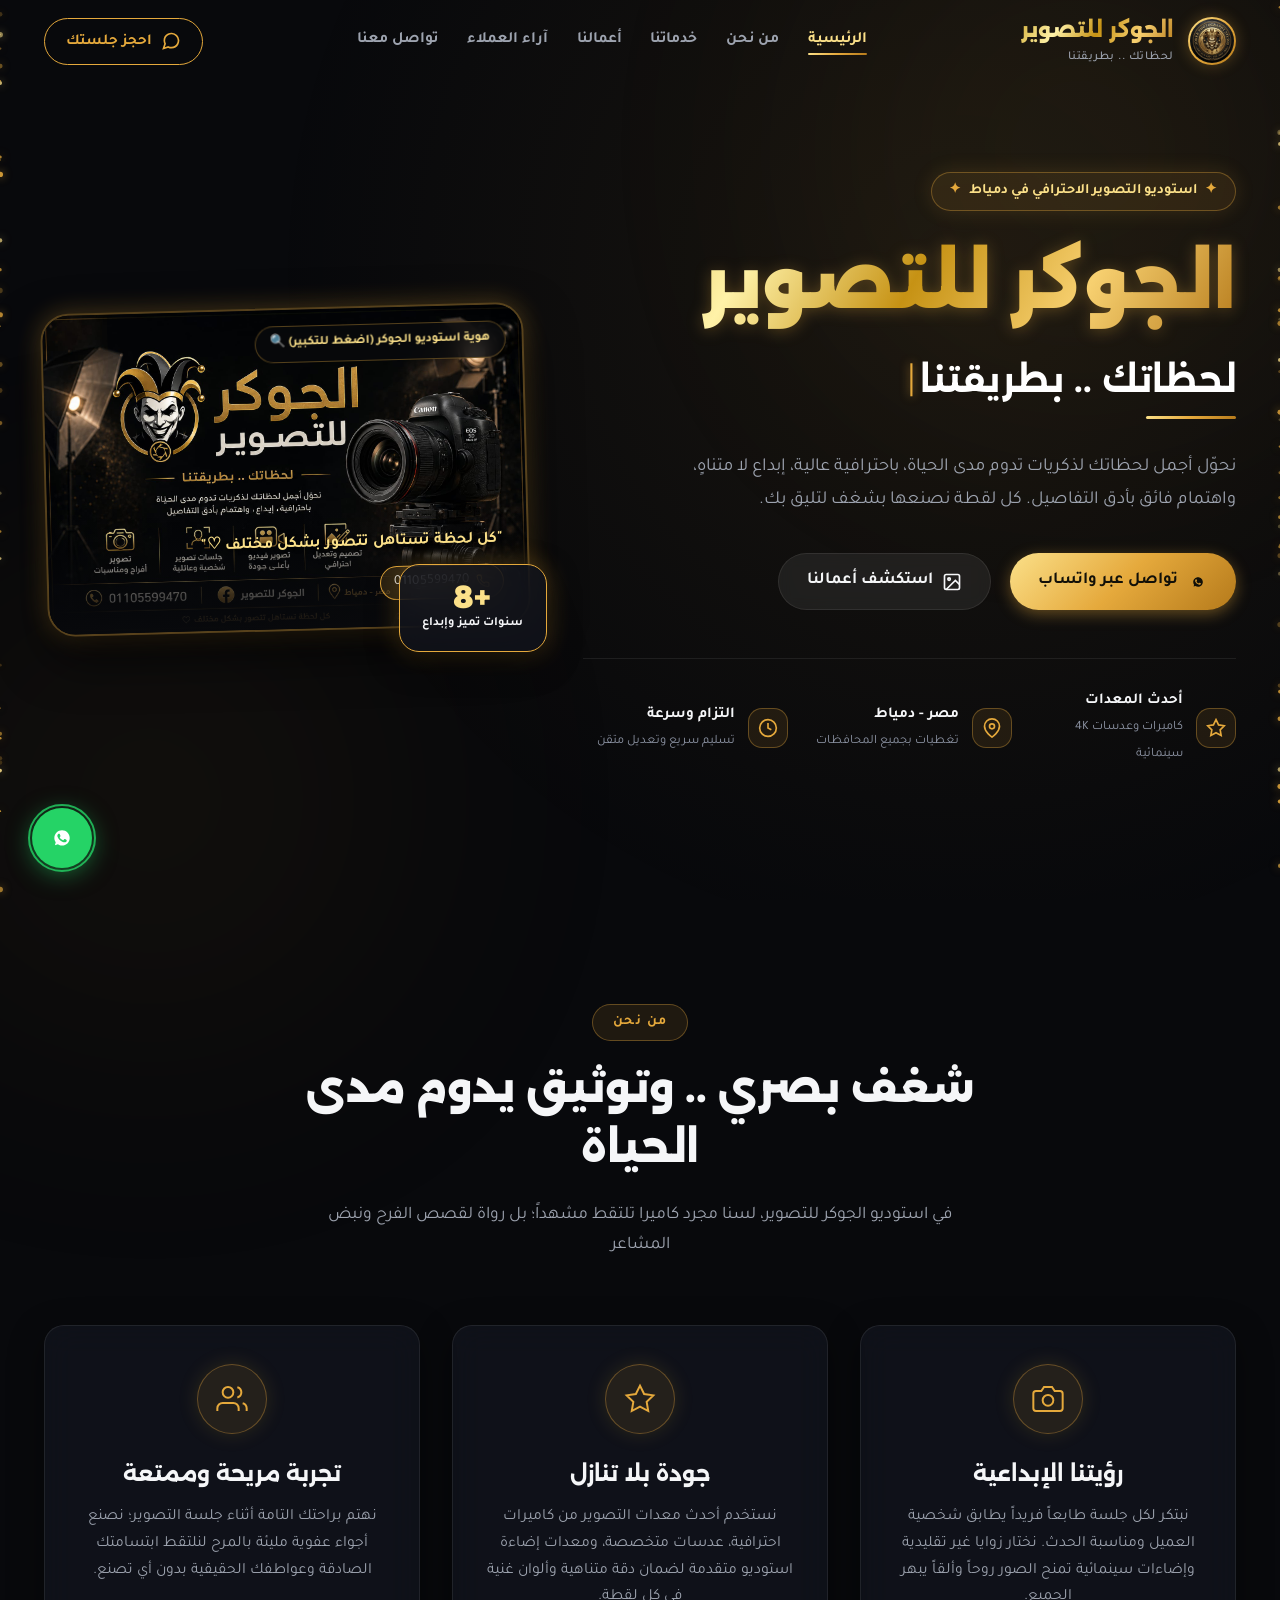
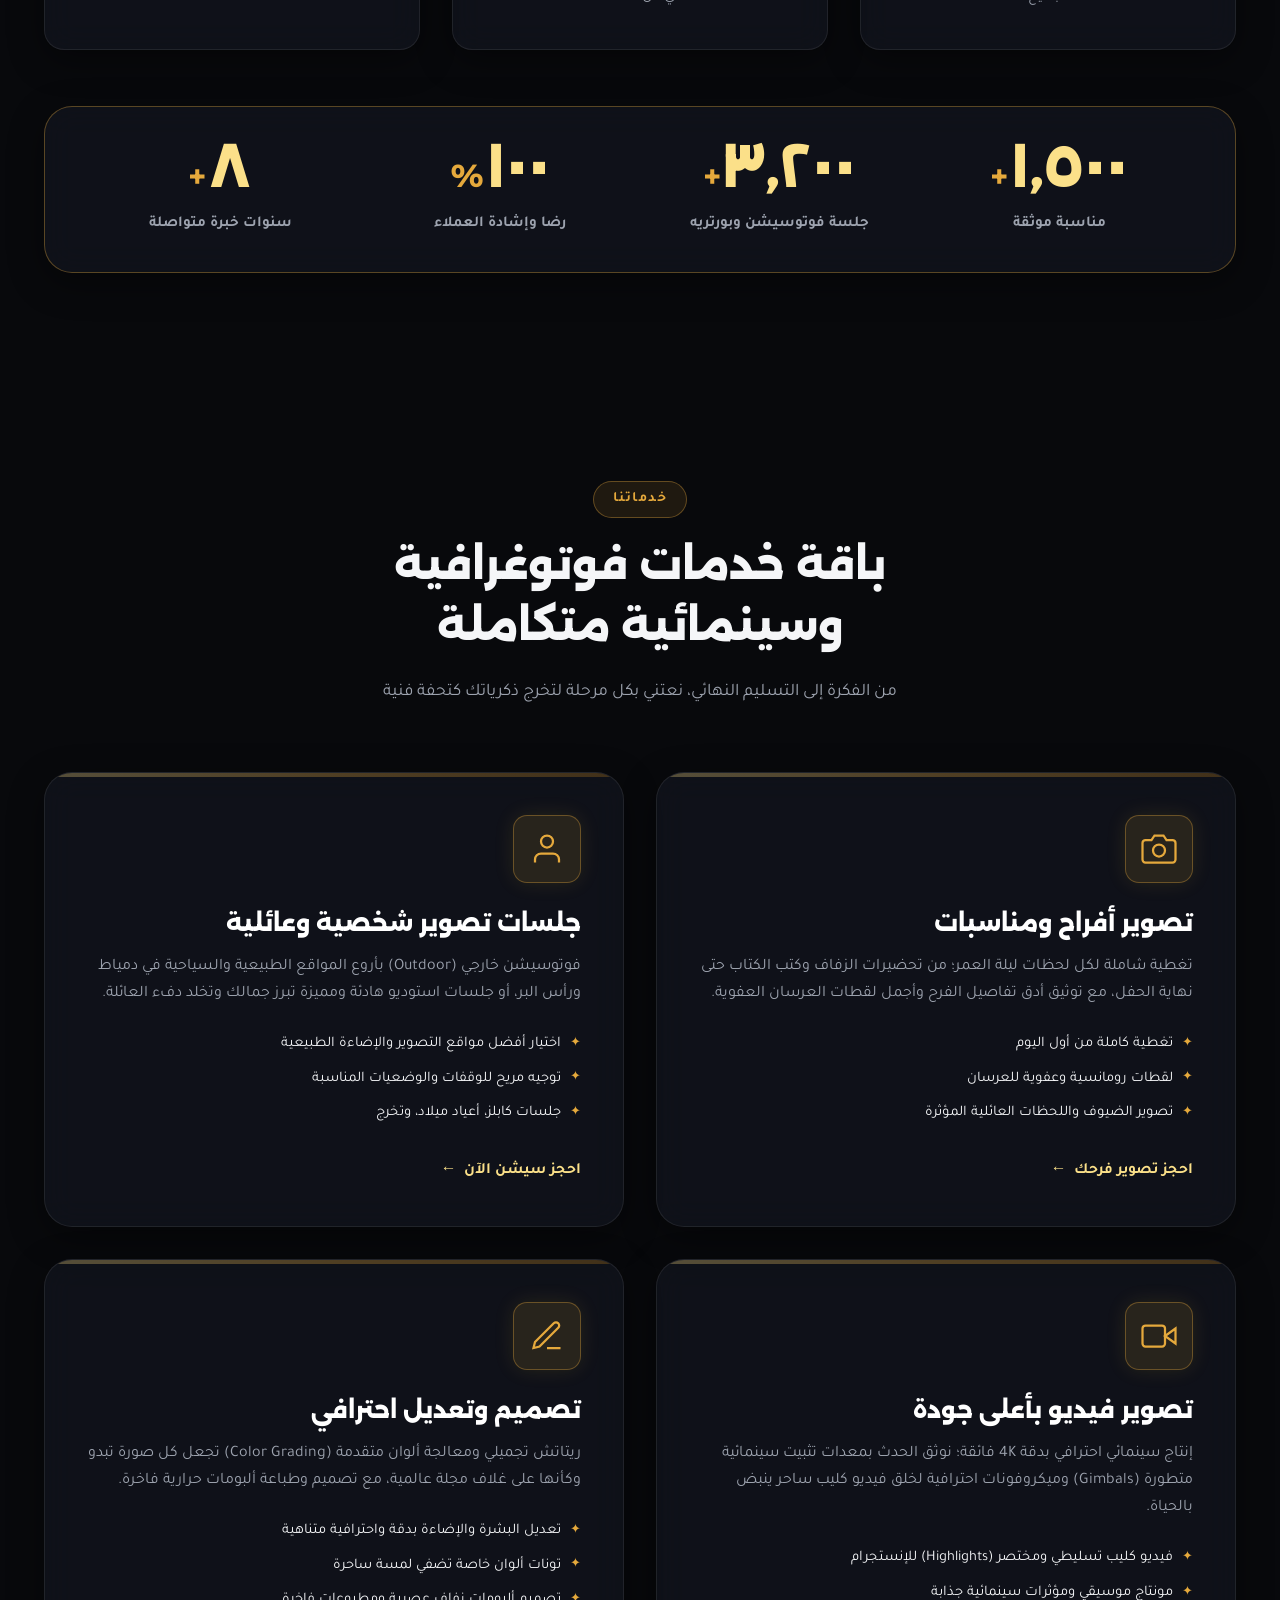
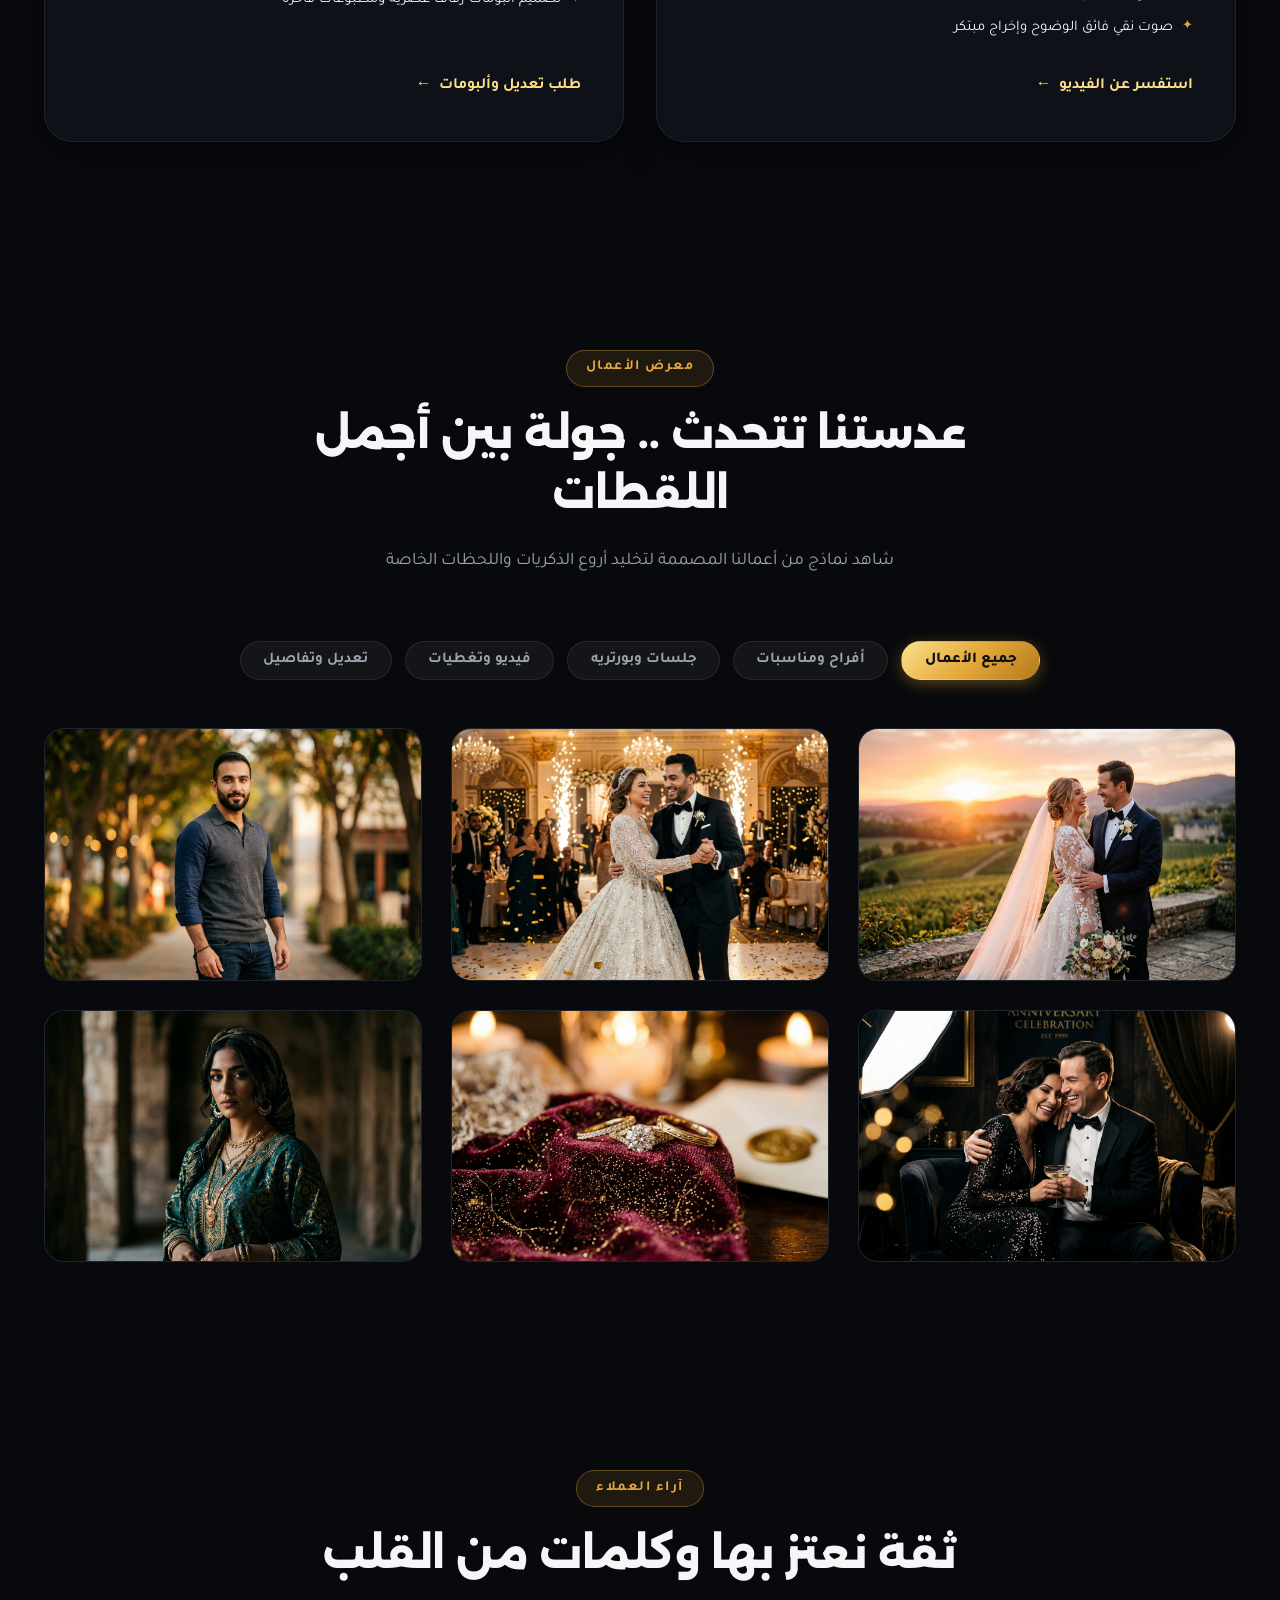
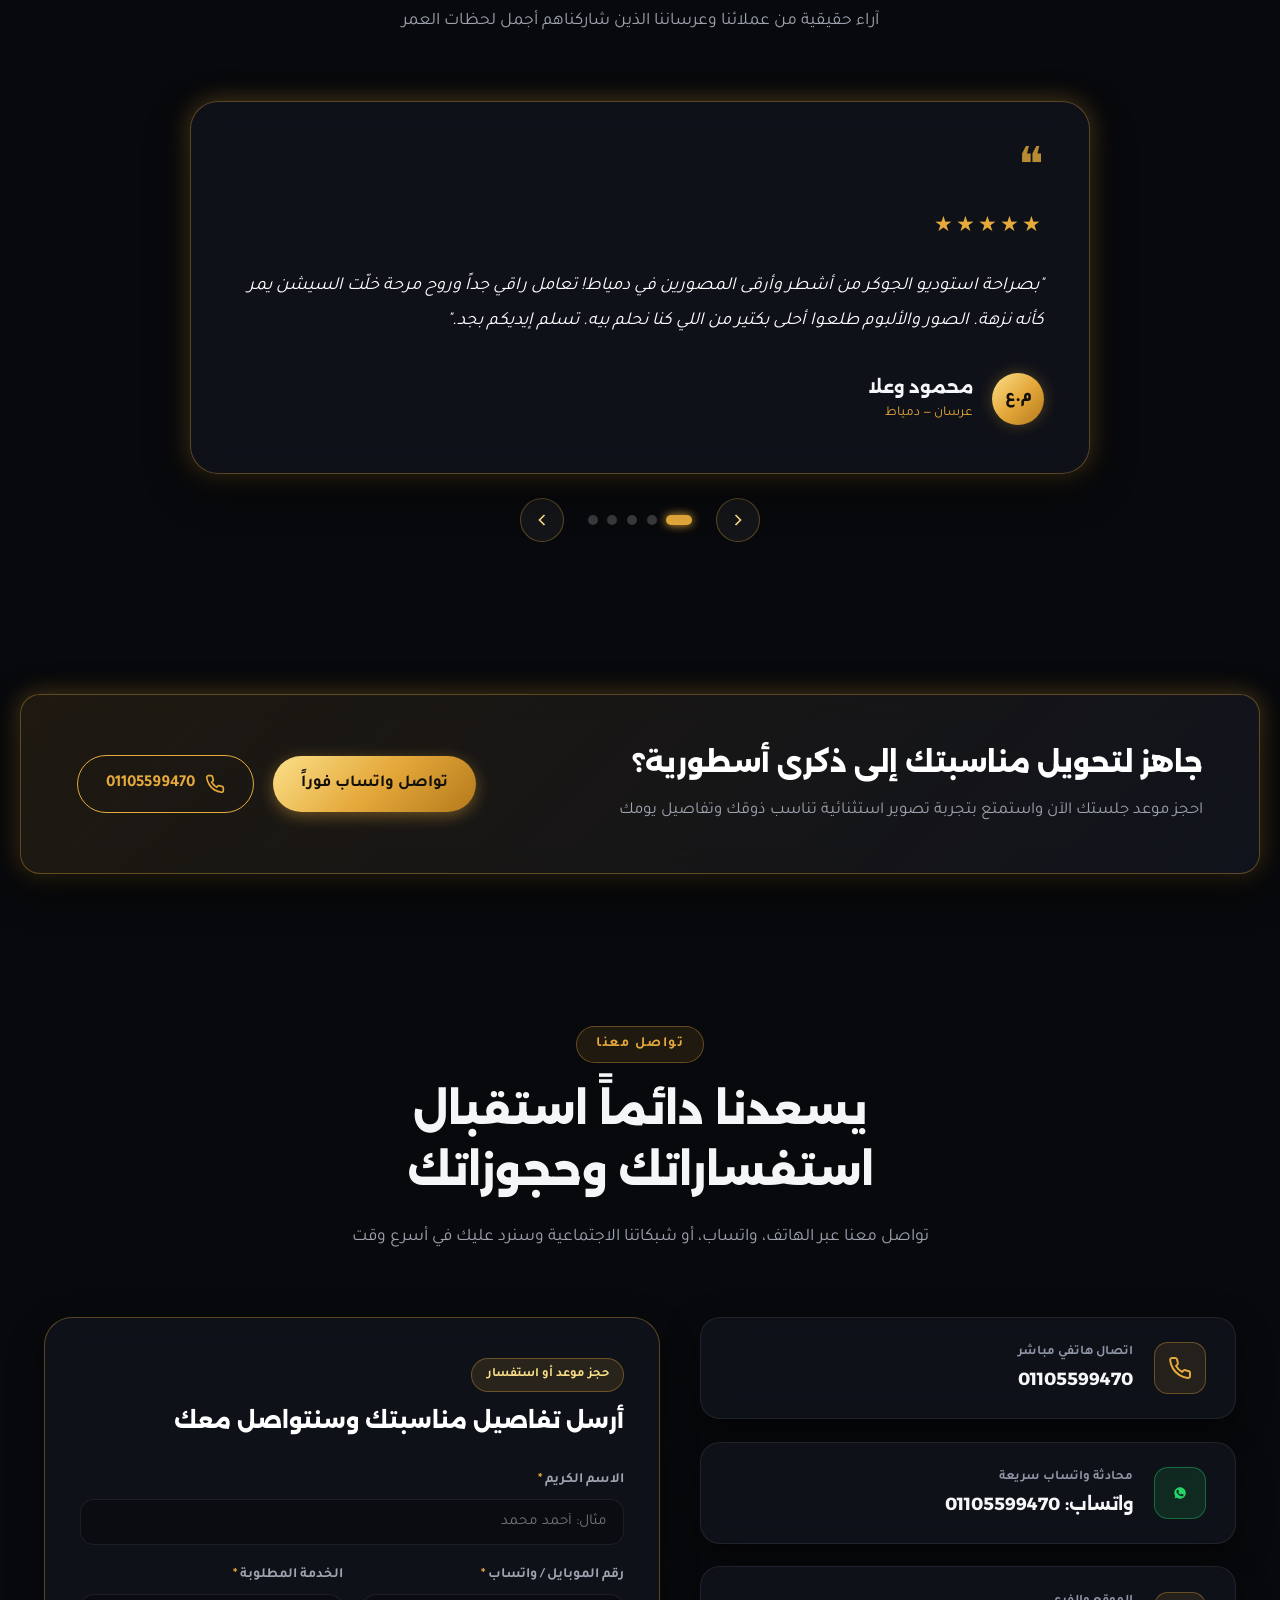
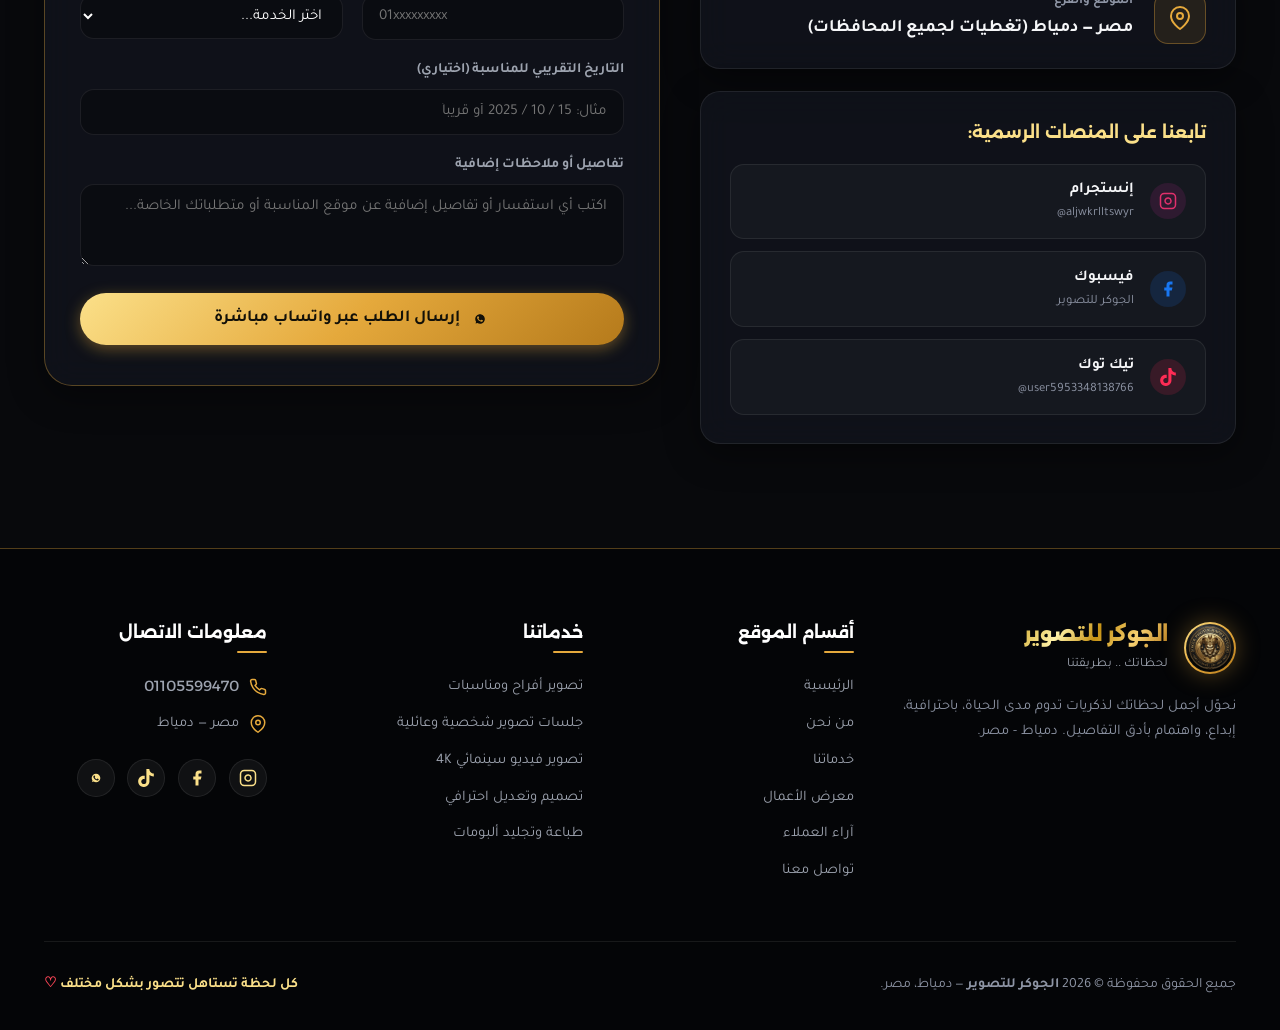
==== index.html @ 0ad0d17c "Initial commit: The Joker Photography Studio official website" ====
<!DOCTYPE html>
<html lang="ar" dir="rtl">
<head>
  <meta charset="UTF-8">
  <meta name="viewport" content="width=device-width, initial-scale=1.0">
  <title>الجوكر للتصوير | لحظاتك .. بطريقتنا | مصر - دمياط</title>
  <meta name="description" content="استوديو الجوكر للتصوير في دمياط - تصوير أفراح ومناسبات، جلسات تصوير شخصية وعائلية، تصوير فيديو سينمائي بأعلى جودة، وتصميم وتعديل احترافي. كل لحظة تستاهل تتصور بشكل مختلف.">
  <meta name="keywords" content="الجوكر للتصوير, استوديو تصوير دمياط, مصور أفراح دمياط, فوتوسيشن دمياط, تصوير سينمائي, مصور فوتوغرافي, سيشن عرايس">
  <meta name="theme-color" content="#0d0f14">

  <!-- Open Graph / Meta Tags -->
  <meta property="og:title" content="الجوكر للتصوير | لحظاتك .. بطريقتنا">
  <meta property="og:description" content="نحوّل أجمل لحظاتك لذكريات تدوم مدى الحياة باحترافية وإبداع واهتمام بأدق التفاصيل. دمياط - مصر.">
  <meta property="og:image" content="https://aljwkrlftswy.com/assets/hero-brand.jpeg">
  <meta property="og:url" content="https://aljwkrlftswy.com/">
  <meta property="og:type" content="website">

  <!-- Twitter Card -->
  <meta name="twitter:card" content="summary_large_image">
  <meta name="twitter:title" content="الجوكر للتصوير | لحظاتك .. بطريقتنا">
  <meta name="twitter:description" content="نحوّل أجمل لحظاتك لذكريات تدوم مدى الحياة باحترافية وإبداع واهتمام بأدق التفاصيل. دمياط - مصر.">
  <meta name="twitter:image" content="https://aljwkrlftswy.com/assets/hero-brand.jpeg">

  <!-- Favicon -->
  <link rel="icon" type="image/jpeg" href="assets/joker-logo.jpg">

  <!-- Google Fonts: Tajawal & Alexandria -->
  <link rel="preconnect" href="https://fonts.googleapis.com">
  <link rel="preconnect" href="https://fonts.gstatic.com" crossorigin>
  <link href="https://fonts.googleapis.com/css2?family=Alexandria:wght@400;600;700;800;900&family=Tajawal:wght@300;400;500;700;800;900&display=swap" rel="stylesheet">

  <!-- Stylesheet -->
  <link rel="stylesheet" href="style.css">
</head>
<body>

  <!-- Background Ambient Glow & Particles -->
  <div class="ambient-glow glow-top"></div>
  <div class="ambient-glow glow-bottom"></div>
  <canvas id="particles-canvas"></canvas>

  <!-- Navigation Bar -->
  <header class="header" id="header">
    <div class="container nav-container">
      <div class="brand-logo" onclick="openJokerLogo(event)" role="button" tabindex="0" title="اضغط لتكبير الشعار" aria-label="اضغط لتكبير الشعار">
        <div class="logo-wrapper logo-zoom-trigger">
          <img src="assets/joker-logo.jpg" alt="شعار الجوكر للتصوير" class="logo-img">
          <span class="logo-zoom-badge" aria-hidden="true">
            <svg viewBox="0 0 24 24" fill="none" stroke="currentColor" stroke-width="2.5">
              <circle cx="11" cy="11" r="7"></circle>
              <line x1="21" y1="21" x2="16.65" y2="16.65"></line>
              <line x1="11" y1="8" x2="11" y2="14"></line>
              <line x1="8" y1="11" x2="14" y2="11"></line>
            </svg>
          </span>
        </div>
        <div class="brand-text">
          <span class="brand-name">الجوكر للتصوير</span>
          <span class="brand-tagline">لحظاتك .. بطريقتنا</span>
        </div>
      </div>

      <nav class="nav-menu" id="navMenu">
        <ul class="nav-list">
          <li class="nav-item"><a href="#hero" class="nav-link active">الرئيسية</a></li>
          <li class="nav-item"><a href="#about" class="nav-link">من نحن</a></li>
          <li class="nav-item"><a href="#services" class="nav-link">خدماتنا</a></li>
          <li class="nav-item"><a href="#portfolio" class="nav-link">أعمالنا</a></li>
          <li class="nav-item"><a href="#testimonials" class="nav-link">آراء العملاء</a></li>
          <li class="nav-item"><a href="#contact" class="nav-link">تواصل معنا</a></li>
        </ul>
      </nav>

      <div class="nav-actions">
        <a href="https://wa.me/201105599470?text=%D9%85%D8%B1%D8%AD%D8%A8%D8%A7%D9%8B%D8%8C%20%D8%A3%D8%B1%D9%8A%D8%AF%20%D8%A7%D9%84%D8%A7%D8%B3%D8%AA%D9%81%D8%B3%D8%A7%D8%B1%20%D8%B9%D9%86%20%D8%AC%D9%84%D8%B3%D8%A7%D8%AA%20%D8%A7%D9%84%D8%AA%D8%B5%D9%88%D9%8A%D8%B1%20%D9%84%D8%AF%D9%89%20%D8%A7%D9%84%D8%AC%D9%88%D9%83%D8%B1" 
           target="_blank" rel="noopener noreferrer" class="btn btn-gold-outline nav-cta">
          <svg class="btn-icon" viewBox="0 0 24 24" fill="none" stroke="currentColor" stroke-width="2">
            <path d="M21 11.5a8.38 8.38 0 0 1-.9 3.8 8.5 8.5 0 0 1-7.6 4.7 8.38 8.38 0 0 1-3.8-.9L3 21l1.9-5.7a8.38 8.38 0 0 1-.9-3.8 8.5 8.5 0 0 1 4.7-7.6 8.38 8.38 0 0 1 3.8-.9h.5a8.48 8.48 0 0 1 8 8v.5z"></path>
          </svg>
          <span>احجز جلستك</span>
        </a>
        <button class="hamburger-btn" id="hamburgerBtn" aria-label="فتح القائمة">
          <span></span>
          <span></span>
          <span></span>
        </button>
      </div>
    </div>
  </header>

  <main>
    <!-- Hero Section -->
    <section class="hero-section" id="hero">
      <div class="container hero-container">
        <div class="hero-content">
          <div class="hero-badge">
            <span class="badge-sparkle">✦</span>
            <span>استوديو التصوير الاحترافي في دمياط</span>
            <span class="badge-sparkle">✦</span>
          </div>

          <h1 class="hero-title">
            <span class="title-gold">الجوكر للتصوير</span>
            <span class="title-sub"><span class="typewriter-text" id="typewriterText">لحظاتك .. بطريقتنا</span><span class="typewriter-cursor" aria-hidden="true">|</span></span>
          </h1>

          <p class="hero-description">
            نحوّل أجمل لحظاتك لذكريات تدوم مدى الحياة، باحترافية عالية، إبداع لا متناهٍ، واهتمام فائق بأدق التفاصيل. كل لقطة نصنعها بشغف لتليق بك.
          </p>

          <div class="hero-buttons">
            <a href="https://wa.me/201105599470?text=%D9%85%D8%B1%D8%AD%D8%A8%D8%A7%D9%8B%20%D8%A7%D9%84%D8%AC%D9%88%D9%83%D8%B1%20%D9%84%D9%84%D8%AA%D8%B5%D9%88%D9%8A%D8%B1%D8%8C%20%D8%A3%D9%88%D8%AF%20%D8%AD%D8%AC%D8%B2%20%D8%AC%D9%84%D8%B3%D8%A9%20%D8%AA%D8%B5%D9%88%D9%8A%D8%B1" 
               target="_blank" rel="noopener noreferrer" class="btn btn-primary">
              <svg class="btn-icon" viewBox="0 0 24 24" fill="currentColor">
                <path d="M12.031 6.172c-3.181 0-5.767 2.586-5.768 5.766-.001 1.298.38 2.27 1.019 3.287l-.582 2.128 2.182-.573c.978.58 1.911.928 3.145.929 3.178 0 5.767-2.587 5.768-5.766.001-3.187-2.575-5.77-5.764-5.771zm3.392 8.244c-.144.405-.837.774-1.17.824-.299.045-.677.063-1.092-.069-.252-.08-.575-.187-.988-.365-1.739-.751-2.874-2.502-2.961-2.617-.087-.116-.708-.94-.708-1.793s.448-1.273.607-1.446c.159-.173.346-.217.462-.217l.332.007c.106.005.249-.04.39.298.144.347.491 1.2.534 1.287.043.087.072.188.014.304-.058.116-.087.188-.173.289l-.26.304c-.087.086-.177.18-.076.354.101.174.449.741.964 1.201.662.591 1.221.774 1.394.86.174.086.275.072.376-.043.101-.116.433-.506.549-.68.116-.173.231-.144.39-.086s1.011.477 1.184.564.289.13.332.202c.045.072.045.419-.099.824z"/>
              </svg>
              <span>تواصل عبر واتساب</span>
            </a>
            <a href="#portfolio" class="btn btn-secondary">
              <svg class="btn-icon" viewBox="0 0 24 24" fill="none" stroke="currentColor" stroke-width="2">
                <rect x="3" y="3" width="18" height="18" rx="2" ry="2"></rect>
                <circle cx="8.5" cy="8.5" r="1.5"></circle>
                <polyline points="21 15 16 10 5 21"></polyline>
              </svg>
              <span>استكشف أعمالنا</span>
            </a>
          </div>

          <div class="hero-features">
            <div class="feature-item">
              <div class="feature-icon">
                <svg viewBox="0 0 24 24" fill="none" stroke="currentColor" stroke-width="2"><path d="M12 2l3.09 6.26L22 9.27l-5 4.87 1.18 6.88L12 17.77l-6.18 3.25L7 14.14 2 9.27l6.91-1.01L12 2z"></path></svg>
              </div>
              <div class="feature-text">
                <strong>أحدث المعدات</strong>
                <span>كاميرات وعدسات 4K سينمائية</span>
              </div>
            </div>
            <div class="feature-item">
              <div class="feature-icon">
                <svg viewBox="0 0 24 24" fill="none" stroke="currentColor" stroke-width="2"><path d="M21 10c0 7-9 13-9 13s-9-6-9-13a9 9 0 0 1 18 0z"></path><circle cx="12" cy="10" r="3"></circle></svg>
              </div>
              <div class="feature-text">
                <strong>مصر - دمياط</strong>
                <span>تغطيات بجميع المحافظات</span>
              </div>
            </div>
            <div class="feature-item">
              <div class="feature-icon">
                <svg viewBox="0 0 24 24" fill="none" stroke="currentColor" stroke-width="2"><circle cx="12" cy="12" r="10"></circle><polyline points="12 6 12 12 16 14"></polyline></svg>
              </div>
              <div class="feature-text">
                <strong>التزام وسرعة</strong>
                <span>تسليم سريع وتعديل متقن</span>
              </div>
            </div>
          </div>
        </div>

        <div class="hero-visual">
          <div class="visual-card-wrapper">
            <div class="visual-card" onclick="openHeroBrand(event)" role="button" tabindex="0" title="اضغط لتكبير لوحة وهوية الاستوديو" aria-label="اضغط لتكبير لوحة وهوية الاستوديو">
              <div class="visual-badge">هوية استوديو الجوكر (اضغط للتكبير) 🔍</div>
              <img src="assets/hero-brand.jpeg" alt="لوحة الجوكر للتصوير دمياط" class="hero-banner-img">
              <div class="visual-overlay">
                <div class="overlay-quote">"كل لحظة تستاهل تتصور بشكل مختلف ♡"</div>
                <div class="overlay-contact">
                  <span class="phone-chip">
                    <svg viewBox="0 0 24 24" fill="none" stroke="currentColor" stroke-width="2"><path d="M22 16.92v3a2 2 0 0 1-2.18 2 19.79 19.79 0 0 1-8.63-3.07 19.5 19.5 0 0 1-6-6 19.79 19.79 0 0 1-3.07-8.67A2 2 0 0 1 4.11 2h3a2 2 0 0 1 2 1.72 12.84 12.84 0 0 0 .7 2.81 2 2 0 0 1-.45 2.11L8.09 9.91a16 16 0 0 0 6 6l1.27-1.27a2 2 0 0 1 2.11-.45 12.84 12.84 0 0 0 2.81.7A2 2 0 0 1 22 16.92z"></path></svg>
                    01105599470
                  </span>
                </div>
              </div>
            </div>
            <div class="floating-badge badge-experience">
              <div class="badge-num">+8</div>
              <div class="badge-label">سنوات تميز وإبداع</div>
            </div>
          </div>
        </div>
      </div>
    </section>

    <!-- About Section -->
    <section class="section about-section" id="about">
      <div class="container">
        <div class="section-header text-center">
          <span class="section-badge">من نحن</span>
          <h2 class="section-title">شغف بصري .. وتوثيق يدوم مدى الحياة</h2>
          <p class="section-subtitle">في استوديو الجوكر للتصوير، لسنا مجرد كاميرا تلتقط مشهداً؛ بل رواة لقصص الفرح ونبض المشاعر</p>
        </div>

        <div class="about-grid">
          <div class="about-card glass-panel">
            <div class="about-icon-box">
              <svg viewBox="0 0 24 24" fill="none" stroke="currentColor" stroke-width="1.5">
                <path d="M23 19a2 2 0 0 1-2 2H3a2 2 0 0 1-2-2V8a2 2 0 0 1 2-2h4l2-3h6l2 3h4a2 2 0 0 1 2 2z"></path>
                <circle cx="12" cy="13" r="4"></circle>
              </svg>
            </div>
            <h3>رؤيتنا الإبداعية</h3>
            <p>
              نبتكر لكل جلسة طابعاً فريداً يطابق شخصية العميل ومناسبة الحدث. نختار زوايا غير تقليدية وإضاءات سينمائية تمنح الصور روحاً وألقاً يبهر الجميع.
            </p>
          </div>

          <div class="about-card glass-panel">
            <div class="about-icon-box">
              <svg viewBox="0 0 24 24" fill="none" stroke="currentColor" stroke-width="1.5">
                <polygon points="12 2 15.09 8.26 22 9.27 17 14.14 18.18 21.02 12 17.77 5.82 21.02 7 14.14 2 9.27 8.91 8.26 12 2"></polygon>
              </svg>
            </div>
            <h3>جودة بلا تنازل</h3>
            <p>
              نستخدم أحدث معدات التصوير من كاميرات احترافية، عدسات متخصصة، ومعدات إضاءة استوديو متقدمة لضمان دقة متناهية وألوان غنية في كل لقطة.
            </p>
          </div>

          <div class="about-card glass-panel">
            <div class="about-icon-box">
              <svg viewBox="0 0 24 24" fill="none" stroke="currentColor" stroke-width="1.5">
                <path d="M17 21v-2a4 4 0 0 0-4-4H5a4 4 0 0 0-4 4v2"></path>
                <circle cx="9" cy="7" r="4"></circle>
                <path d="M23 21v-2a4 4 0 0 0-3-3.87"></path>
                <path d="M16 3.13a4 4 0 0 1 0 7.75"></path>
              </svg>
            </div>
            <h3>تجربة مريحة وممتعة</h3>
            <p>
              نهتم براحتك التامة أثناء جلسة التصوير؛ نصنع أجواء عفوية مليئة بالمرح لنلتقط ابتسامتك الصادقة وعواطفك الحقيقية بدون أي تصنع.
            </p>
          </div>
        </div>

        <!-- Numbers Counter -->
        <div class="stats-bar glass-panel">
          <div class="stat-item">
            <span class="stat-number" data-target="1500">0</span>
            <span class="stat-plus">+</span>
            <span class="stat-label">مناسبة موثقة</span>
          </div>
          <div class="stat-divider"></div>
          <div class="stat-item">
            <span class="stat-number" data-target="3200">0</span>
            <span class="stat-plus">+</span>
            <span class="stat-label">جلسة فوتوسيشن وبورتريه</span>
          </div>
          <div class="stat-divider"></div>
          <div class="stat-item">
            <span class="stat-number" data-target="100">0</span>
            <span class="stat-plus">%</span>
            <span class="stat-label">رضا وإشادة العملاء</span>
          </div>
          <div class="stat-divider"></div>
          <div class="stat-item">
            <span class="stat-number" data-target="8">0</span>
            <span class="stat-plus">+</span>
            <span class="stat-label">سنوات خبرة متواصلة</span>
          </div>
        </div>
      </div>
    </section>

    <!-- Services Section -->
    <section class="section services-section" id="services">
      <div class="container">
        <div class="section-header text-center">
          <span class="section-badge">خدماتنا</span>
          <h2 class="section-title">باقة خدمات فوتوغرافية وسينمائية متكاملة</h2>
          <p class="section-subtitle">من الفكرة إلى التسليم النهائي، نعتني بكل مرحلة لتخرج ذكرياتك كتحفة فنية</p>
        </div>

        <div class="services-grid">
          <!-- Service 1 -->
          <div class="service-card glass-panel">
            <div class="service-icon-wrapper">
              <svg viewBox="0 0 24 24" fill="none" stroke="currentColor" stroke-width="1.5">
                <path d="M23 19a2 2 0 0 1-2 2H3a2 2 0 0 1-2-2V8a2 2 0 0 1 2-2h4l2-3h6l2 3h4a2 2 0 0 1 2 2z"></path>
                <circle cx="12" cy="13" r="4"></circle>
              </svg>
            </div>
            <h3 class="service-title">تصوير أفراح ومناسبات</h3>
            <p class="service-desc">
              تغطية شاملة لكل لحظات ليلة العمر؛ من تحضيرات الزفاف وكتب الكتاب حتى نهاية الحفل، مع توثيق أدق تفاصيل الفرح وأجمل لقطات العرسان العفوية.
            </p>
            <ul class="service-features">
              <li>تغطية كاملة من أول اليوم</li>
              <li>لقطات رومانسية وعفوية للعرسان</li>
              <li>تصوير الضيوف واللحظات العائلية المؤثرة</li>
            </ul>
            <a href="https://wa.me/201105599470?text=%D9%85%D8%B1%D8%AD%D8%A8%D8%A7%D9%8B%D8%8C%20%D8%A3%D8%B1%D9%8A%D8%AF%20%D8%AD%D8%AC%D8%B2%20%D8%AA%D8%B5%D9%88%D9%8A%D8%B1%20%D9%81%D8%B1%D8%AD%20%D8%A3%D9%88%20%D9%85%D9%86%D8%A7%D8%B3%D8%A8%D8%A9" 
               target="_blank" rel="noopener noreferrer" class="service-btn">
              <span>احجز تصوير فرحك</span>
              <span class="arrow">←</span>
            </a>
          </div>

          <!-- Service 2 -->
          <div class="service-card glass-panel">
            <div class="service-icon-wrapper">
              <svg viewBox="0 0 24 24" fill="none" stroke="currentColor" stroke-width="1.5">
                <path d="M20 21v-2a4 4 0 0 0-4-4H8a4 4 0 0 0-4 4v2"></path>
                <circle cx="12" cy="7" r="4"></circle>
              </svg>
            </div>
            <h3 class="service-title">جلسات تصوير شخصية وعائلية</h3>
            <p class="service-desc">
              فوتوسيشن خارجي (Outdoor) بأروع المواقع الطبيعية والسياحية في دمياط ورأس البر، أو جلسات استوديو هادئة ومميزة تبرز جمالك وتخلد دفء العائلة.
            </p>
            <ul class="service-features">
              <li>اختيار أفضل مواقع التصوير والإضاءة الطبيعية</li>
              <li>توجيه مريح للوقفات والوضعيات المناسبة</li>
              <li>جلسات كابلز، أعياد ميلاد، وتخرج</li>
            </ul>
            <a href="https://wa.me/201105599470?text=%D9%85%D8%B1%D8%AD%D8%A8%D8%A7%D9%8B%D8%8C%20%D8%A3%D8%B1%D9%8A%D8%AF%20%D8%AD%D8%AC%D8%B2%20%D8%AC%D9%84%D8%B3%D8%A9%20%D8%AA%D8%B5%D9%88%D9%8A%D8%B1%20%D8%B4%D8%AE%D8%B5%D9%8A%D8%A9%20%D8%A3%D9%88%20%D8%B9%D8%A7%D8%A6%D9%84%D9%8A%D8%A9" 
               target="_blank" rel="noopener noreferrer" class="service-btn">
              <span>احجز سيشن الآن</span>
              <span class="arrow">←</span>
            </a>
          </div>

          <!-- Service 3 -->
          <div class="service-card glass-panel">
            <div class="service-icon-wrapper">
              <svg viewBox="0 0 24 24" fill="none" stroke="currentColor" stroke-width="1.5">
                <polygon points="23 7 16 12 23 17 23 7"></polygon>
                <rect x="1" y="5" width="15" height="14" rx="2" ry="2"></rect>
              </svg>
            </div>
            <h3 class="service-title">تصوير فيديو بأعلى جودة</h3>
            <p class="service-desc">
              إنتاج سينمائي احترافي بدقة 4K فائقة؛ نوثق الحدث بمعدات تثبيت سينمائية متطورة (Gimbals) وميكروفونات احترافية لخلق فيديو كليب ساحر ينبض بالحياة.
            </p>
            <ul class="service-features">
              <li>فيديو كليب تسليطي ومختصر (Highlights) للإنستجرام</li>
              <li>مونتاج موسيقي ومؤثرات سينمائية جذابة</li>
              <li>صوت نقي فائق الوضوح وإخراج مبتكر</li>
            </ul>
            <a href="https://wa.me/201105599470?text=%D9%85%D8%B1%D8%AD%D8%A8%D8%A7%D9%8B%D8%8C%20%D8%A3%D8%B1%D9%8A%D8%AF%20%D8%A7%D9%84%D8%A7%D8%B3%D8%AA%D9%81%D8%B3%D8%A7%D8%B1%20%D8%B9%D9%86%20%D8%AA%D8%B5%D9%88%D9%8A%D8%B1%20%D8%A7%D9%84%D9%81%D9%8A%D8%AF%D9%8A%D9%88%20%D8%A7%D9%84%D8%B3%D9%8A%D9%86%D9%85%D8%A7%D8%A6%D9%8A" 
               target="_blank" rel="noopener noreferrer" class="service-btn">
              <span>استفسر عن الفيديو</span>
              <span class="arrow">←</span>
            </a>
          </div>

          <!-- Service 4 -->
          <div class="service-card glass-panel">
            <div class="service-icon-wrapper">
              <svg viewBox="0 0 24 24" fill="none" stroke="currentColor" stroke-width="1.5">
                <path d="M12 20h9"></path>
                <path d="M16.5 3.5a2.121 2.121 0 0 1 3 3L7 19l-4 1 1-4L16.5 3.5z"></path>
              </svg>
            </div>
            <h3 class="service-title">تصميم وتعديل احترافي</h3>
            <p class="service-desc">
              ريتاتش تجميلي ومعالجة ألوان متقدمة (Color Grading) تجعل كل صورة تبدو وكأنها على غلاف مجلة عالمية، مع تصميم وطباعة ألبومات حرارية فاخرة.
            </p>
            <ul class="service-features">
              <li>تعديل البشرة والإضاءة بدقة واحترافية متناهية</li>
              <li>تونات ألوان خاصة تضفي لمسة ساحرة</li>
              <li>تصميم ألبومات زفاف عصرية ومطبوعات فاخرة</li>
            </ul>
            <a href="https://wa.me/201105599470?text=%D9%85%D8%B1%D8%AD%D8%A8%D8%A7%D9%8B%D8%8C%20%D8%A3%D8%B1%D9%8A%D8%AF%20%D8%A7%D9%84%D8%A7%D8%B3%D8%AA%D9%81%D8%B3%D8%A7%D8%B1%20%D8%B9%D9%86%20%D8%AE%D8%AF%D9%85%D8%A7%D8%AA%20%D8%A7%D9%84%D8%AA%D8%B9%D8%AF%D9%8A%D9%84%20%D9%88%D8%A7%D9%84%D8%A3%D9%84%D8%A8%D9%88%D9%85%D8%A7%D8%AA" 
               target="_blank" rel="noopener noreferrer" class="service-btn">
              <span>طلب تعديل وألبومات</span>
              <span class="arrow">←</span>
            </a>
          </div>
        </div>
      </div>
    </section>

    <!-- Portfolio / Gallery Section -->
    <section class="section portfolio-section" id="portfolio">
      <div class="container">
        <div class="section-header text-center">
          <span class="section-badge">معرض الأعمال</span>
          <h2 class="section-title">عدستنا تتحدث .. جولة بين أجمل اللقطات</h2>
          <p class="section-subtitle">شاهد نماذج من أعمالنا المصممة لتخليد أروع الذكريات واللحظات الخاصة</p>
        </div>

        <!-- Filter Controls -->
        <div class="portfolio-filter-tabs">
          <button class="filter-btn active" data-filter="all">جميع الأعمال</button>
          <button class="filter-btn" data-filter="wedding">أفراح ومناسبات</button>
          <button class="filter-btn" data-filter="portrait">جلسات وبورتريه</button>
          <button class="filter-btn" data-filter="video">فيديو وتغطيات</button>
          <button class="filter-btn" data-filter="retouch">تعديل وتفاصيل</button>
        </div>

        <!-- Gallery Grid -->
        <div class="gallery-grid" id="galleryGrid">
          <!-- Item 1: Wedding -->
          <div class="gallery-item" data-category="wedding" tabindex="0">
            <div class="gallery-img-box">
              <img src="assets/gallery-wedding-1.jpg" alt="جلسة تصوير زفاف رومانسية وقت الغروب" loading="lazy">
              <div class="gallery-overlay">
                <span class="gallery-tag">أفراح ومناسبات</span>
                <h4 class="gallery-caption">سيشن عرسان وقت الغروب</h4>
                <p class="gallery-subcaption">لقطة سينمائية دافئة بلمسة ذهبية فاخرة</p>
                <div class="gallery-zoom-icon">
                  <svg viewBox="0 0 24 24" fill="none" stroke="currentColor" stroke-width="2"><circle cx="11" cy="11" r="8"></circle><line x1="21" y1="21" x2="16.65" y2="16.65"></line><line x1="11" y1="8" x2="11" y2="14"></line><line x1="8" y1="11" x2="14" y2="11"></line></svg>
                </div>
              </div>
            </div>
          </div>

          <!-- Item 2: Video Coverage -->
          <div class="gallery-item" data-category="video" tabindex="0">
            <div class="gallery-img-box">
              <img src="assets/gallery-video-cinematic.jpg?v=3.0" alt="تغطية فيديو سينمائي لحفل زفاف" loading="lazy">
              <div class="gallery-overlay">
                <span class="gallery-tag">فيديو وتغطيات</span>
                <h4 class="gallery-caption">إنتاج فيديو زفاف سينمائي</h4>
                <p class="gallery-subcaption">توثيق سينمائي ساحر لأجمل لحظات الزفاف بأعلى جودة 4K</p>
                <div class="gallery-zoom-icon">
                  <svg viewBox="0 0 24 24" fill="none" stroke="currentColor" stroke-width="2"><circle cx="11" cy="11" r="8"></circle><line x1="21" y1="21" x2="16.65" y2="16.65"></line><line x1="11" y1="8" x2="11" y2="14"></line><line x1="8" y1="11" x2="14" y2="11"></line></svg>
                </div>
              </div>
            </div>
          </div>

          <!-- Item 3: Outdoor Portrait -->
          <div class="gallery-item" data-category="portrait" tabindex="0">
            <div class="gallery-img-box">
              <img src="assets/gallery-portrait-1.jpg" alt="بورتريه خارجي بألوان دافئة وبوكيه طبيعي" loading="lazy">
              <div class="gallery-overlay">
                <span class="gallery-tag">جلسات وبورتريه</span>
                <h4 class="gallery-caption">سيشن بورتريه خارجي</h4>
                <p class="gallery-subcaption">ألوان طبيعية نقية وعزل بصري احترافي 85mm</p>
                <div class="gallery-zoom-icon">
                  <svg viewBox="0 0 24 24" fill="none" stroke="currentColor" stroke-width="2"><circle cx="11" cy="11" r="8"></circle><line x1="21" y1="21" x2="16.65" y2="16.65"></line><line x1="11" y1="8" x2="11" y2="14"></line><line x1="8" y1="11" x2="14" y2="11"></line></svg>
                </div>
              </div>
            </div>
          </div>

          <!-- Item 4: Studio Session -->
          <div class="gallery-item" data-category="portrait" tabindex="0">
            <div class="gallery-img-box">
              <img src="assets/gallery-studio-1.jpg" alt="جلسة استوديو راقية بإضاءة احترافية" loading="lazy">
              <div class="gallery-overlay">
                <span class="gallery-tag">جلسات وبورتريه</span>
                <h4 class="gallery-caption">جلسة استوديو فاخرة</h4>
                <p class="gallery-subcaption">إضاءة سوفت بوكس درامية مع تفاصيل مبهرة</p>
                <div class="gallery-zoom-icon">
                  <svg viewBox="0 0 24 24" fill="none" stroke="currentColor" stroke-width="2"><circle cx="11" cy="11" r="8"></circle><line x1="21" y1="21" x2="16.65" y2="16.65"></line><line x1="11" y1="8" x2="11" y2="14"></line><line x1="8" y1="11" x2="14" y2="11"></line></svg>
                </div>
              </div>
            </div>
          </div>

          <!-- Item 5: Macro & Details -->
          <div class="gallery-item" data-category="retouch" tabindex="0">
            <div class="gallery-img-box">
              <img src="assets/gallery-macro-1.jpg" alt="تصوير ماكرو تفاصيل خواتم الزفاف" loading="lazy">
              <div class="gallery-overlay">
                <span class="gallery-tag">تعديل وتفاصيل</span>
                <h4 class="gallery-caption">توثيق تفاصيل خواتم الزفاف</h4>
                <p class="gallery-subcaption">لقطة ماكرو فنية ببريق ذهبي وشمع رومانسي</p>
                <div class="gallery-zoom-icon">
                  <svg viewBox="0 0 24 24" fill="none" stroke="currentColor" stroke-width="2"><circle cx="11" cy="11" r="8"></circle><line x1="21" y1="21" x2="16.65" y2="16.65"></line><line x1="11" y1="8" x2="11" y2="14"></line><line x1="8" y1="11" x2="14" y2="11"></line></svg>
                </div>
              </div>
            </div>
          </div>

          <!-- Item 6: Retouching Art -->
          <div class="gallery-item" data-category="retouch" tabindex="0">
            <div class="gallery-img-box">
              <img src="assets/gallery-retouch-1.jpg" alt="معالجة وتعديل ألوان سينمائي متقدم" loading="lazy">
              <div class="gallery-overlay">
                <span class="gallery-tag">تعديل وتفاصيل</span>
                <h4 class="gallery-caption">ريتاتش ومعالجة سينمائية</h4>
                <p class="gallery-subcaption">تدرج لوني ساحر يحاكي لوحات الفن الأصيل</p>
                <div class="gallery-zoom-icon">
                  <svg viewBox="0 0 24 24" fill="none" stroke="currentColor" stroke-width="2"><circle cx="11" cy="11" r="8"></circle><line x1="21" y1="21" x2="16.65" y2="16.65"></line><line x1="11" y1="8" x2="11" y2="14"></line><line x1="8" y1="11" x2="14" y2="11"></line></svg>
                </div>
              </div>
            </div>
          </div>
        </div>
      </div>
    </section>

    <!-- Testimonials Section -->
    <section class="section testimonials-section" id="testimonials">
      <div class="container">
        <div class="section-header text-center">
          <span class="section-badge">آراء العملاء</span>
          <h2 class="section-title">ثقة نعتز بها وكلمات من القلب</h2>
          <p class="section-subtitle">آراء حقيقية من عملائنا وعرساننا الذين شاركناهم أجمل لحظات العمر</p>
        </div>

        <div class="testimonials-slider-container">
          <div class="testimonials-slider" id="testimonialsSlider">
            <!-- Testimonial 1 -->
            <div class="testimonial-card glass-panel active">
              <div class="testimonial-quote-icon">❝</div>
              <div class="rating-stars">★★★★★</div>
              <p class="testimonial-text">
                "بصراحة استوديو الجوكر من أشطر وأرقى المصورين في دمياط! تعامل راقي جداً وروح مرحة خلّت السيشن يمر كأنه نزهة. الصور والألبوم طلعوا أحلى بكتير من اللي كنا نحلم بيه. تسلم إيديكم بجد."
              </p>
              <div class="testimonial-author">
                <div class="author-avatar">م.ع</div>
                <div class="author-info">
                  <strong class="author-name">محمود وعلا</strong>
                  <span class="author-role">عرسان — دمياط</span>
                </div>
              </div>
            </div>

            <!-- Testimonial 2 -->
            <div class="testimonial-card glass-panel">
              <div class="testimonial-quote-icon">❝</div>
              <div class="rating-stars">★★★★★</div>
              <p class="testimonial-text">
                "الفيديو كليب السينمائي بتاع الفرح كان عالمي! كل صحابي وأهلي انبهروا بجودة المونتاج والألوان والزوايا اللي اتصورت. دقة متناهية في المواعيد وتسليم سريع جداً."
              </p>
              <div class="testimonial-author">
                <div class="author-avatar">أ.ح</div>
                <div class="author-info">
                  <strong class="author-name">أحمد حسام</strong>
                  <span class="author-role">حفل زفاف — رأس البر</span>
                </div>
              </div>
            </div>

            <!-- Testimonial 3 -->
            <div class="testimonial-card glass-panel">
              <div class="testimonial-quote-icon">❝</div>
              <div class="rating-stars">★★★★★</div>
              <p class="testimonial-text">
                "عملت سيشن تخرج مع استوديو الجوكر، وكل صورة حكاية لوحدها. التعديل والإضاءة في منتهى الاحترافية بدون مبالغة، والأسعار ممتازة جداً مقارنة بالجودة العالية دي."
              </p>
              <div class="testimonial-author">
                <div class="author-avatar">س.م</div>
                <div class="author-info">
                  <strong class="author-name">سارة محمود</strong>
                  <span class="author-role">جلسة تخرج وبورتريه</span>
                </div>
              </div>
            </div>

            <!-- Testimonial 4 -->
            <div class="testimonial-card glass-panel">
              <div class="testimonial-quote-icon">❝</div>
              <div class="rating-stars">★★★★★</div>
              <p class="testimonial-text">
                "سيشن الخطوبة كان في شاطئ دمياط الجديدة وقت الغروب، المصور اختار أماكن وإضاءات ساحرة واللقطات طلعت طبيعية جداً ومليانة مشاعر حقيقية. شكراً لفريق الجوكر المبدع!"
              </p>
              <div class="testimonial-author">
                <div class="author-avatar">ك.د</div>
                <div class="author-info">
                  <strong class="author-name">كريم ودينا</strong>
                  <span class="author-role">خطوبة — دمياط الجديدة</span>
                </div>
              </div>
            </div>

            <!-- Testimonial 5 -->
            <div class="testimonial-card glass-panel">
              <div class="testimonial-quote-icon">❝</div>
              <div class="rating-stars">★★★★★</div>
              <p class="testimonial-text">
                "تعاملت مع استوديو الجوكر لجلسة تصوير شخصية وبروفايل احترافي، النتيجة فاقت التوقعات بمراحل! أسلوب راقي، اهتمام بأدق التفاصيل والريتاتش بدون أي تصنع."
              </p>
              <div class="testimonial-author">
                <div class="author-avatar">م.ط</div>
                <div class="author-info">
                  <strong class="author-name">د. محمد طارق</strong>
                  <span class="author-role">جلسة تصوير شخصية</span>
                </div>
              </div>
            </div>
          </div>

          <!-- Slider Controls -->
          <div class="slider-controls">
            <button class="slider-btn prev-btn" id="prevTestimonial" aria-label="الرأي السابق">
              <svg viewBox="0 0 24 24" fill="none" stroke="currentColor" stroke-width="2"><polyline points="9 18 15 12 9 6"></polyline></svg>
            </button>
            <div class="slider-dots" id="sliderDots"></div>
            <button class="slider-btn next-btn" id="nextTestimonial" aria-label="الرأي التالي">
              <svg viewBox="0 0 24 24" fill="none" stroke="currentColor" stroke-width="2"><polyline points="15 18 9 12 15 6"></polyline></svg>
            </button>
          </div>
        </div>
      </div>
    </section>

    <!-- Direct CTA Banner -->
    <section class="cta-banner">
      <div class="container cta-container glass-panel">
        <div class="cta-text">
          <h3 class="cta-title">جاهز لتحويل مناسبتك إلى ذكرى أسطورية؟</h3>
          <p class="cta-desc">احجز موعد جلستك الآن واستمتع بتجربة تصوير استثنائية تناسب ذوقك وتفاصيل يومك</p>
        </div>
        <div class="cta-actions">
          <a href="https://wa.me/201105599470" target="_blank" rel="noopener noreferrer" class="btn btn-primary">
            <span>تواصل واتساب فوراً</span>
          </a>
          <a href="tel:01105599470" class="btn btn-gold-outline">
            <svg class="btn-icon" viewBox="0 0 24 24" fill="none" stroke="currentColor" stroke-width="2"><path d="M22 16.92v3a2 2 0 0 1-2.18 2 19.79 19.79 0 0 1-8.63-3.07 19.5 19.5 0 0 1-6-6 19.79 19.79 0 0 1-3.07-8.67A2 2 0 0 1 4.11 2h3a2 2 0 0 1 2 1.72 12.84 12.84 0 0 0 .7 2.81 2 2 0 0 1-.45 2.11L8.09 9.91a16 16 0 0 0 6 6l1.27-1.27a2 2 0 0 1 2.11-.45 12.84 12.84 0 0 0 2.81.7A2 2 0 0 1 22 16.92z"></path></svg>
            <span>01105599470</span>
          </a>
        </div>
      </div>
    </section>

    <!-- Contact Section -->
    <section class="section contact-section" id="contact">
      <div class="container">
        <div class="section-header text-center">
          <span class="section-badge">تواصل معنا</span>
          <h2 class="section-title">يسعدنا دائماً استقبال استفساراتك وحجوزاتك</h2>
          <p class="section-subtitle">تواصل معنا عبر الهاتف، واتساب، أو شبكاتنا الاجتماعية وسنرد عليك في أسرع وقت</p>
        </div>

        <div class="contact-grid">
          <!-- Info Cards & Social Links -->
          <div class="contact-info-col">
            <div class="contact-card glass-panel">
              <div class="contact-card-icon">
                <svg viewBox="0 0 24 24" fill="none" stroke="currentColor" stroke-width="2"><path d="M22 16.92v3a2 2 0 0 1-2.18 2 19.79 19.79 0 0 1-8.63-3.07 19.5 19.5 0 0 1-6-6 19.79 19.79 0 0 1-3.07-8.67A2 2 0 0 1 4.11 2h3a2 2 0 0 1 2 1.72 12.84 12.84 0 0 0 .7 2.81 2 2 0 0 1-.45 2.11L8.09 9.91a16 16 0 0 0 6 6l1.27-1.27a2 2 0 0 1 2.11-.45 12.84 12.84 0 0 0 2.81.7A2 2 0 0 1 22 16.92z"></path></svg>
              </div>
              <div class="contact-card-details">
                <span class="contact-label">اتصال هاتفي مباشر</span>
                <a href="tel:01105599470" class="contact-value font-en">01105599470</a>
              </div>
            </div>

            <div class="contact-card glass-panel">
              <div class="contact-card-icon whatsapp-icon">
                <svg viewBox="0 0 24 24" fill="currentColor">
                  <path d="M12.031 6.172c-3.181 0-5.767 2.586-5.768 5.766-.001 1.298.38 2.27 1.019 3.287l-.582 2.128 2.182-.573c.978.58 1.911.928 3.145.929 3.178 0 5.767-2.587 5.768-5.766.001-3.187-2.575-5.77-5.764-5.771zm3.392 8.244c-.144.405-.837.774-1.17.824-.299.045-.677.063-1.092-.069-.252-.08-.575-.187-.988-.365-1.739-.751-2.874-2.502-2.961-2.617-.087-.116-.708-.94-.708-1.793s.448-1.273.607-1.446c.159-.173.346-.217.462-.217l.332.007c.106.005.249-.04.39.298.144.347.491 1.2.534 1.287.043.087.072.188.014.304-.058.116-.087.188-.173.289l-.26.304c-.087.086-.177.18-.076.354.101.174.449.741.964 1.201.662.591 1.221.774 1.394.86.174.086.275.072.376-.043.101-.116.433-.506.549-.68.116-.173.231-.144.39-.086s1.011.477 1.184.564.289.13.332.202c.045.072.045.419-.099.824z"/>
                </svg>
              </div>
              <div class="contact-card-details">
                <span class="contact-label">محادثة واتساب سريعة</span>
                <a href="https://wa.me/201105599470" target="_blank" rel="noopener noreferrer" class="contact-value font-en">واتساب: 01105599470</a>
              </div>
            </div>

            <div class="contact-card glass-panel">
              <div class="contact-card-icon">
                <svg viewBox="0 0 24 24" fill="none" stroke="currentColor" stroke-width="2"><path d="M21 10c0 7-9 13-9 13s-9-6-9-13a9 9 0 0 1 18 0z"></path><circle cx="12" cy="10" r="3"></circle></svg>
              </div>
              <div class="contact-card-details">
                <span class="contact-label">الموقع والفرع</span>
                <span class="contact-value">مصر — دمياط (تغطيات لجميع المحافظات)</span>
              </div>
            </div>

            <!-- Social Media Channels Box -->
            <div class="social-channels-card glass-panel">
              <h4 class="social-title">تابعنا على المنصات الرسمية:</h4>
              <div class="social-buttons-list">
                <!-- Instagram -->
                <a href="https://www.instagram.com/aljwkrlltswyr?igsi=Ym51MzR1Z2c0NnY2" target="_blank" rel="noopener noreferrer" class="social-btn instagram-btn" aria-label="إنستجرام الجوكر للتصوير">
                  <div class="social-icon">
                    <svg viewBox="0 0 24 24" fill="none" stroke="currentColor" stroke-width="2"><rect x="2" y="2" width="20" height="20" rx="5" ry="5"></rect><path d="M16 11.37A4 4 0 1 1 12.63 8 4 4 0 0 1 16 11.37z"></path><line x1="17.5" y1="6.5" x2="17.51" y2="6.5"></line></svg>
                  </div>
                  <div class="social-meta">
                    <strong>إنستجرام</strong>
                    <span>@aljwkrlltswyr</span>
                  </div>
                </a>

                <!-- Facebook -->
                <a href="https://www.facebook.com/share/1CCq6YMAGw/" target="_blank" rel="noopener noreferrer" class="social-btn facebook-btn" aria-label="فيسبوك الجوكر للتصوير">
                  <div class="social-icon">
                    <svg viewBox="0 0 24 24" fill="currentColor"><path d="M18 2h-3a5 5 0 0 0-5 5v3H7v4h3v8h4v-8h3l1-4h-4V7a1 1 0 0 1 1-1h3z"></path></svg>
                  </div>
                  <div class="social-meta">
                    <strong>فيسبوك</strong>
                    <span>الجوكر للتصوير</span>
                  </div>
                </a>

                <!-- TikTok -->
                <a href="https://tiktok.com/@user5953348138766" target="_blank" rel="noopener noreferrer" class="social-btn tiktok-btn" aria-label="تيك توك الجوكر للتصوير">
                  <div class="social-icon">
                    <svg viewBox="0 0 24 24" fill="currentColor">
                      <path d="M12.525.02c1.31-.02 2.61-.01 3.91-.02.08 1.53.63 3.09 1.75 4.17 1.12 1.11 2.7 1.62 4.24 1.79v4.03c-1.44-.05-2.89-.35-4.2-.97-.57-.26-1.1-.59-1.62-.93-.01 2.92.01 5.84-.02 8.75-.08 1.4-.54 2.79-1.35 3.94-1.31 1.92-3.58 3.17-5.91 3.21-1.43.08-2.86-.31-4.08-1.03-2.02-1.19-3.44-3.37-3.65-5.71-.02-.5-.03-1-.01-1.49.18-1.9 1.12-3.72 2.58-4.96 1.66-1.44 3.98-2.13 6.15-1.72.02 1.48-.04 2.96-.04 4.44-.99-.32-2.15-.23-3.02.37-.63.41-1.11 1.04-1.36 1.75-.21.51-.24 1.07-.14 1.61.24 1.64 1.82 3.02 3.5 2.87 1.12-.01 2.19-.66 2.77-1.61.19-.33.4-.67.41-1.06.1-1.79.06-3.57.07-5.36.01-4.03-.01-8.05.02-12.07z"/>
                    </svg>
                  </div>
                  <div class="social-meta">
                    <strong>تيك توك</strong>
                    <span>@user5953348138766</span>
                  </div>
                </a>
              </div>
            </div>
          </div>

          <!-- Quick Booking / Inquiry Form -->
          <div class="contact-form-col">
            <div class="booking-form-wrapper glass-panel">
              <div class="form-badge">حجز موعد أو استفسار</div>
              <h3 class="form-heading">أرسل تفاصيل مناسبتك وسنتواصل معك</h3>
              
              <form id="bookingForm" class="booking-form">
                <div class="form-group">
                  <label for="clientName">الاسم الكريم <span class="required">*</span></label>
                  <input type="text" id="clientName" name="clientName" placeholder="مثال: أحمد محمد" required>
                </div>

                <div class="form-row">
                  <div class="form-group">
                    <label for="clientPhone">رقم الموبايل / واتساب <span class="required">*</span></label>
                    <input type="tel" id="clientPhone" name="clientPhone" placeholder="01xxxxxxxxx" required dir="ltr">
                  </div>

                  <div class="form-group">
                    <label for="serviceType">الخدمة المطلوبة <span class="required">*</span></label>
                    <select id="serviceType" name="serviceType" required>
                      <option value="" disabled selected>اختر الخدمة...</option>
                      <option value="تصوير فرح وزفاف كامل">تصوير فرح وزفاف كامل</option>
                      <option value="جلسة تصوير عرسان (سيشن زفاف)">جلسة تصوير عرسان (سيشن زفاف)</option>
                      <option value="جلسة تصوير خطوبة / كابلز">جلسة تصوير خطوبة / كابلز</option>
                      <option value="جلسة تصوير شخصية / تخرج / بورتريه">جلسة تصوير شخصية / تخرج / بورتريه</option>
                      <option value="تصوير فيديو سينمائي 4K">تصوير فيديو سينمائي 4K</option>
                      <option value="تصميم وطباعة ألبومات / ريتاتش">تصميم وطباعة ألبومات / ريتاتش</option>
                    </select>
                  </div>
                </div>

                <div class="form-group">
                  <label for="eventDate">التاريخ التقريبي للمناسبة (اختياري)</label>
                  <input type="text" id="eventDate" name="eventDate" placeholder="مثال: 15 / 10 / 2025 أو قريباً" autocomplete="off">
                </div>

                <div class="form-group">
                  <label for="clientNotes">تفاصيل أو ملاحظات إضافية</label>
                  <textarea id="clientNotes" name="clientNotes" rows="3" placeholder="اكتب أي استفسار أو تفاصيل إضافية عن موقع المناسبة أو متطلباتك الخاصة..."></textarea>
                </div>

                <button type="submit" class="btn btn-primary btn-block submit-btn" id="submitBtn">
                  <svg class="btn-icon" viewBox="0 0 24 24" fill="currentColor">
                    <path d="M12.031 6.172c-3.181 0-5.767 2.586-5.768 5.766-.001 1.298.38 2.27 1.019 3.287l-.582 2.128 2.182-.573c.978.58 1.911.928 3.145.929 3.178 0 5.767-2.587 5.768-5.766.001-3.187-2.575-5.77-5.764-5.771zm3.392 8.244c-.144.405-.837.774-1.17.824-.299.045-.677.063-1.092-.069-.252-.08-.575-.187-.988-.365-1.739-.751-2.874-2.502-2.961-2.617-.087-.116-.708-.94-.708-1.793s.448-1.273.607-1.446c.159-.173.346-.217.462-.217l.332.007c.106.005.249-.04.39.298.144.347.491 1.2.534 1.287.043.087.072.188.014.304-.058.116-.087.188-.173.289l-.26.304c-.087.086-.177.18-.076.354.101.174.449.741.964 1.201.662.591 1.221.774 1.394.86.174.086.275.072.376-.043.101-.116.433-.506.549-.68.116-.173.231-.144.39-.086s1.011.477 1.184.564.289.13.332.202c.045.072.045.419-.099.824z"/>
                  </svg>
                  <span>إرسال الطلب عبر واتساب مباشرة</span>
                </button>
              </form>

              <div class="form-feedback" id="formFeedback" style="display: none;">
                <div class="feedback-success">
                  <div class="feedback-icon">✓</div>
                  <h4>تم تجهيز طلبك بنجاح!</h4>
                  <p>جاري تحويلك لمحادثة واتساب لإتمام الحجز والتنسيق الفوري...</p>
                </div>
              </div>
            </div>
          </div>
        </div>
      </div>
    </section>
  </main>

  <!-- Footer -->
  <footer class="footer">
    <div class="container footer-container">
      <div class="footer-top">
        <div class="footer-brand">
          <div class="footer-logo-row" onclick="openJokerLogo(event)" role="button" tabindex="0" style="cursor: pointer;" title="اضغط لتكبير الشعار">
            <div class="footer-logo-wrapper logo-zoom-trigger">
              <img src="assets/joker-logo.jpg" alt="شعار الجوكر للتصوير" class="footer-logo">
              <span class="logo-zoom-badge" aria-hidden="true">
                <svg viewBox="0 0 24 24" fill="none" stroke="currentColor" stroke-width="2.5">
                  <circle cx="11" cy="11" r="7"></circle>
                  <line x1="21" y1="21" x2="16.65" y2="16.65"></line>
                  <line x1="11" y1="8" x2="11" y2="14"></line>
                  <line x1="8" y1="11" x2="14" y2="11"></line>
                </svg>
              </span>
            </div>
            <div class="footer-brand-title">
              <h3>الجوكر للتصوير</h3>
              <p>لحظاتك .. بطريقتنا</p>
            </div>
          </div>
          <p class="footer-about-text">
            نحوّل أجمل لحظاتك لذكريات تدوم مدى الحياة، باحترافية، إبداع، واهتمام بأدق التفاصيل. دمياط - مصر.
          </p>
        </div>

        <div class="footer-links">
          <h4 class="footer-heading">أقسام الموقع</h4>
          <ul>
            <li><a href="#hero">الرئيسية</a></li>
            <li><a href="#about">من نحن</a></li>
            <li><a href="#services">خدماتنا</a></li>
            <li><a href="#portfolio">معرض الأعمال</a></li>
            <li><a href="#testimonials">آراء العملاء</a></li>
            <li><a href="#contact">تواصل معنا</a></li>
          </ul>
        </div>

        <div class="footer-services">
          <h4 class="footer-heading">خدماتنا</h4>
          <ul>
            <li><a href="#services">تصوير أفراح ومناسبات</a></li>
            <li><a href="#services">جلسات تصوير شخصية وعائلية</a></li>
            <li><a href="#services">تصوير فيديو سينمائي 4K</a></li>
            <li><a href="#services">تصميم وتعديل احترافي</a></li>
            <li><a href="#services">طباعة وتجليد ألبومات</a></li>
          </ul>
        </div>

        <div class="footer-contact">
          <h4 class="footer-heading">معلومات الاتصال</h4>
          <p class="footer-contact-item">
            <svg viewBox="0 0 24 24" fill="none" stroke="currentColor" stroke-width="2"><path d="M22 16.92v3a2 2 0 0 1-2.18 2 19.79 19.79 0 0 1-8.63-3.07 19.5 19.5 0 0 1-6-6 19.79 19.79 0 0 1-3.07-8.67A2 2 0 0 1 4.11 2h3a2 2 0 0 1 2 1.72 12.84 12.84 0 0 0 .7 2.81 2 2 0 0 1-.45 2.11L8.09 9.91a16 16 0 0 0 6 6l1.27-1.27a2 2 0 0 1 2.11-.45 12.84 12.84 0 0 0 2.81.7A2 2 0 0 1 22 16.92z"></path></svg>
            <a href="tel:01105599470" class="font-en">01105599470</a>
          </p>
          <p class="footer-contact-item">
            <svg viewBox="0 0 24 24" fill="none" stroke="currentColor" stroke-width="2"><path d="M21 10c0 7-9 13-9 13s-9-6-9-13a9 9 0 0 1 18 0z"></path><circle cx="12" cy="10" r="3"></circle></svg>
            <span>مصر — دمياط</span>
          </p>
          <div class="footer-social-icons">
            <a href="https://www.instagram.com/aljwkrlltswyr?igsi=Ym51MzR1Z2c0NnY2" target="_blank" rel="noopener noreferrer" aria-label="إنستجرام">
              <svg viewBox="0 0 24 24" fill="none" stroke="currentColor" stroke-width="2"><rect x="2" y="2" width="20" height="20" rx="5" ry="5"></rect><path d="M16 11.37A4 4 0 1 1 12.63 8 4 4 0 0 1 16 11.37z"></path><line x1="17.5" y1="6.5" x2="17.51" y2="6.5"></line></svg>
            </a>
            <a href="https://www.facebook.com/share/1CCq6YMAGw/" target="_blank" rel="noopener noreferrer" aria-label="فيسبوك">
              <svg viewBox="0 0 24 24" fill="currentColor"><path d="M18 2h-3a5 5 0 0 0-5 5v3H7v4h3v8h4v-8h3l1-4h-4V7a1 1 0 0 1 1-1h3z"></path></svg>
            </a>
            <a href="https://tiktok.com/@user5953348138766" target="_blank" rel="noopener noreferrer" aria-label="تيك توك">
              <svg viewBox="0 0 24 24" fill="currentColor">
                <path d="M12.525.02c1.31-.02 2.61-.01 3.91-.02.08 1.53.63 3.09 1.75 4.17 1.12 1.11 2.7 1.62 4.24 1.79v4.03c-1.44-.05-2.89-.35-4.2-.97-.57-.26-1.1-.59-1.62-.93-.01 2.92.01 5.84-.02 8.75-.08 1.4-.54 2.79-1.35 3.94-1.31 1.92-3.58 3.17-5.91 3.21-1.43.08-2.86-.31-4.08-1.03-2.02-1.19-3.44-3.37-3.65-5.71-.02-.5-.03-1-.01-1.49.18-1.9 1.12-3.72 2.58-4.96 1.66-1.44 3.98-2.13 6.15-1.72.02 1.48-.04 2.96-.04 4.44-.99-.32-2.15-.23-3.02.37-.63.41-1.11 1.04-1.36 1.75-.21.51-.24 1.07-.14 1.61.24 1.64 1.82 3.02 3.5 2.87 1.12-.01 2.19-.66 2.77-1.61.19-.33.4-.67.41-1.06.1-1.79.06-3.57.07-5.36.01-4.03-.01-8.05.02-12.07z"/>
              </svg>
            </a>
            <a href="https://wa.me/201105599470" target="_blank" rel="noopener noreferrer" aria-label="واتساب">
              <svg viewBox="0 0 24 24" fill="currentColor"><path d="M12.031 6.172c-3.181 0-5.767 2.586-5.768 5.766-.001 1.298.38 2.27 1.019 3.287l-.582 2.128 2.182-.573c.978.58 1.911.928 3.145.929 3.178 0 5.767-2.587 5.768-5.766.001-3.187-2.575-5.77-5.764-5.771zm3.392 8.244c-.144.405-.837.774-1.17.824-.299.045-.677.063-1.092-.069-.252-.08-.575-.187-.988-.365-1.739-.751-2.874-2.502-2.961-2.617-.087-.116-.708-.94-.708-1.793s.448-1.273.607-1.446c.159-.173.346-.217.462-.217l.332.007c.106.005.249-.04.39.298.144.347.491 1.2.534 1.287.043.087.072.188.014.304-.058.116-.087.188-.173.289l-.26.304c-.087.086-.177.18-.076.354.101.174.449.741.964 1.201.662.591 1.221.774 1.394.86.174.086.275.072.376-.043.101-.116.433-.506.549-.68.116-.173.231-.144.39-.086s1.011.477 1.184.564.289.13.332.202c.045.072.045.419-.099.824z"/></svg>
            </a>
          </div>
        </div>
      </div>

      <div class="footer-bottom">
        <p class="copyright">
          جميع الحقوق محفوظة &copy; <span id="currentYear"></span> <strong>الجوكر للتصوير</strong> — دمياط، مصر.
        </p>
        <p class="footer-slogan">
          كل لحظة تستاهل تتصور بشكل مختلف <span class="heart">♡</span>
        </p>
      </div>
    </div>
  </footer>

  <!-- Lightbox Modal -->
  <div class="lightbox-modal" id="lightboxModal" role="dialog" aria-modal="true" aria-hidden="true" onclick="if(event.target===this) closeJokerModal()">
    <button class="lightbox-close" id="lightboxClose" aria-label="إغلاق المعاينة" onclick="closeJokerModal()">&times;</button>
    <button class="lightbox-nav lightbox-prev" id="lightboxPrev" aria-label="الصورة السابقة">&#10094;</button>
    <button class="lightbox-nav lightbox-next" id="lightboxNext" aria-label="الصورة التالية">&#10095;</button>
    <div class="lightbox-content">
      <img src="" alt="" id="lightboxImg">
      <div class="lightbox-details">
        <h4 id="lightboxTitle"></h4>
        <p id="lightboxCategory"></p>
      </div>
    </div>
  </div>

  <!-- Direct Logo/Brand Zoom Script (Zero-latency fallback) -->
  <script>
    function openJokerLogo(e) {
      if (e) {
        e.preventDefault();
        e.stopPropagation();
      }
      var modal = document.getElementById('lightboxModal');
      var img = document.getElementById('lightboxImg');
      var title = document.getElementById('lightboxTitle');
      var cat = document.getElementById('lightboxCategory');
      if (!modal || !img) return;

      modal.classList.remove('is-hero-preview');
      modal.classList.add('active', 'is-single-preview', 'is-logo-preview');
      document.body.classList.add('lightbox-open');
      document.body.style.overflow = 'hidden';

      img.src = 'assets/joker-logo.jpg';
      img.alt = 'شعار الجوكر للتصوير';
      if (title) title.textContent = 'شعار الجوكر للتصوير';
      if (cat) cat.textContent = 'الهوية البصرية الرسمية — استوديو الجوكر للتصوير';
    }

    function openHeroBrand(e) {
      if (e) {
        e.preventDefault();
        e.stopPropagation();
      }
      var modal = document.getElementById('lightboxModal');
      var img = document.getElementById('lightboxImg');
      var title = document.getElementById('lightboxTitle');
      var cat = document.getElementById('lightboxCategory');
      if (!modal || !img) return;

      modal.classList.remove('is-logo-preview');
      modal.classList.add('active', 'is-single-preview', 'is-hero-preview');
      document.body.classList.add('lightbox-open');
      document.body.style.overflow = 'hidden';

      img.src = 'assets/hero-brand.jpeg';
      img.alt = 'لوحة وهوية الجوكر للتصوير';
      if (title) title.textContent = 'لوحة وهوية الجوكر للتصوير';
      if (cat) cat.textContent = 'استوديو الجوكر للتصوير — دمياط';
    }

    function closeJokerModal() {
      var modal = document.getElementById('lightboxModal');
      if (!modal) return;
      modal.classList.remove('active', 'is-single-preview', 'is-logo-preview', 'is-hero-preview');
      document.body.classList.remove('lightbox-open');
      document.body.style.overflow = '';
    }
  </script>

  <!-- Floating WhatsApp Action Button -->
  <a href="https://wa.me/201105599470?text=%D9%85%D8%B1%D8%AD%D8%A8%D8%A7%D9%8B%20%D8%A7%D9%84%D8%AC%D9%88%D9%83%D8%B1%20%D9%84%D9%84%D8%AA%D8%B5%D9%88%D9%8A%D8%B1%D8%8C%20%D8%A3%D8%B1%D9%8A%D8%AF%20%D8%A7%D9%84%D8%A7%D8%B3%D8%AA%D9%81%D8%B3%D8%A7%D8%B1%20%D8%B9%D9%86%20%D8%AE%D8%AF%D9%85%D8%A7%D8%AA%20%D8%A7%D9%84%D8%AA%D8%B5%D9%88%D9%8A%D8%B1" 
     target="_blank" rel="noopener noreferrer" class="floating-whatsapp" aria-label="محادثة واتساب">
    <div class="whatsapp-pulse"></div>
    <svg viewBox="0 0 24 24" fill="currentColor" class="whatsapp-fab-icon">
      <path d="M12.031 6.172c-3.181 0-5.767 2.586-5.768 5.766-.001 1.298.38 2.27 1.019 3.287l-.582 2.128 2.182-.573c.978.58 1.911.928 3.145.929 3.178 0 5.767-2.587 5.768-5.766.001-3.187-2.575-5.77-5.764-5.771zm3.392 8.244c-.144.405-.837.774-1.17.824-.299.045-.677.063-1.092-.069-.252-.08-.575-.187-.988-.365-1.739-.751-2.874-2.502-2.961-2.617-.087-.116-.708-.94-.708-1.793s.448-1.273.607-1.446c.159-.173.346-.217.462-.217l.332.007c.106.005.249-.04.39.298.144.347.491 1.2.534 1.287.043.087.072.188.014.304-.058.116-.087.188-.173.289l-.26.304c-.087.086-.177.18-.076.354.101.174.449.741.964 1.201.662.591 1.221.774 1.394.86.174.086.275.072.376-.043.101-.116.433-.506.549-.68.116-.173.231-.144.39-.086s1.011.477 1.184.564.289.13.332.202c.045.072.045.419-.099.824z"/>
    </svg>
    <span class="whatsapp-tooltip">تحدث معنا عبر واتساب</span>
  </a>

  <!-- JavaScript with cache buster -->
  <script src="script.js?v=2.2"></script>
</body>
</html>
---- style.css ----
/* ==========================================================================
   THE JOKER PHOTOGRAPHY STUDIO — STYLESHEET
   Design System: Dark Premium Gold & Glassmorphism
   Target: RTL Arabic Luxury Photography Experience
   ========================================================================== */

/* --------------------------------------------------------------------------
   1. CSS RESET & DESIGN TOKENS
   -------------------------------------------------------------------------- */
:root {
  /* Color Palette */
  --bg-main: #08090c;
  --bg-secondary: #0f1117;
  --bg-card: rgba(18, 21, 30, 0.75);
  --bg-card-hover: rgba(26, 30, 44, 0.85);
  --bg-glass: rgba(255, 255, 255, 0.03);
  
  /* Gold Accents & Gradients */
  --gold-primary: #e5a93c;
  --gold-light: #fbe089;
  --gold-dark: #b57a1b;
  --gold-gradient: linear-gradient(135deg, #fbe089 0%, #e5a93c 50%, #b57a1b 100%);
  --gold-metallic: linear-gradient(120deg, #d4af37 0%, #fff2a8 25%, #c69214 50%, #f7d070 75%, #b57a1b 100%);
  --gold-glow: 0 0 25px rgba(229, 169, 60, 0.35);
  --gold-glow-lg: 0 0 50px rgba(229, 169, 60, 0.25);
  
  /* Text Colors */
  --text-primary: #f5f6f8;
  --text-secondary: #9da3af;
  --text-muted: #8e95a5;
  --text-gold: #f2ba49;

  /* Borders & Dividers */
  --border-subtle: rgba(255, 255, 255, 0.08);
  --border-gold: rgba(229, 169, 60, 0.35);
  --border-gold-glow: rgba(229, 169, 60, 0.6);

  /* Typography */
  --font-arabic: 'Tajawal', -apple-system, BlinkMacSystemFont, 'Segoe UI', Roboto, sans-serif;
  --font-display: 'Alexandria', 'Tajawal', sans-serif;

  /* Transitions & Animation Timing */
  --ease-smooth: cubic-bezier(0.16, 1, 0.3, 1);
  --transition-fast: 200ms ease;
  --transition-normal: 350ms var(--ease-smooth);
  --transition-slow: 600ms var(--ease-smooth);

  /* Border Radii */
  --radius-sm: 8px;
  --radius-md: 14px;
  --radius-lg: 20px;
  --radius-xl: 28px;
  --radius-full: 9999px;
}

*, *::before, *::after {
  margin: 0;
  padding: 0;
  box-sizing: border-box;
}

html {
  scroll-behavior: smooth;
  font-size: 16px;
  background-color: var(--bg-main);
  color: var(--text-primary);
}

body {
  font-family: var(--font-arabic);
  background-color: var(--bg-main);
  color: var(--text-primary);
  line-height: 1.7;
  overflow-x: hidden;
  position: relative;
  -webkit-font-smoothing: antialiased;
  -moz-osx-font-smoothing: grayscale;
}

/* Typography Headings Base - Arabic spacing & line height */
h1, h2, h3, h4, h5, h6 {
  font-family: var(--font-display);
  line-height: 1.45;
}

/* Custom Scrollbar */
::-webkit-scrollbar {
  width: 10px;
}
::-webkit-scrollbar-track {
  background: var(--bg-main);
}
::-webkit-scrollbar-thumb {
  background: linear-gradient(180deg, var(--gold-dark), var(--gold-primary));
  border-radius: var(--radius-full);
}
::-webkit-scrollbar-thumb:hover {
  background: var(--gold-light);
}

/* --------------------------------------------------------------------------
   2. AMBIENT BACKGROUND & PARTICLES
   -------------------------------------------------------------------------- */
.ambient-glow {
  position: fixed;
  width: 600px;
  height: 600px;
  border-radius: 50%;
  pointer-events: none;
  z-index: 0;
  filter: blur(140px);
  opacity: 0.15;
}

.glow-top {
  top: -150px;
  right: -100px;
  background: radial-gradient(circle, #e5a93c 0%, rgba(229, 169, 60, 0) 70%);
}

.glow-bottom {
  bottom: -200px;
  left: -150px;
  background: radial-gradient(circle, #b57a1b 0%, rgba(181, 122, 27, 0) 70%);
}

#particles-canvas {
  position: fixed;
  top: 0;
  left: 0;
  width: 100%;
  height: 100%;
  pointer-events: none;
  z-index: 1;
}

/* Container */
.container {
  width: 100%;
  max-width: 1240px;
  margin-inline: auto;
  padding-inline: 1.5rem;
  position: relative;
  z-index: 2;
}

/* --------------------------------------------------------------------------
   3. GLASSMORPHISM & UTILITY PANELS
   -------------------------------------------------------------------------- */
.glass-panel {
  background: var(--bg-card);
  backdrop-filter: blur(16px);
  -webkit-backdrop-filter: blur(16px);
  border: 1px solid var(--border-subtle);
  border-radius: var(--radius-lg);
  box-shadow: 0 10px 35px rgba(0, 0, 0, 0.4);
  transition: transform var(--transition-normal), border-color var(--transition-normal), box-shadow var(--transition-normal);
}

.glass-panel:hover {
  border-color: var(--border-gold);
  box-shadow: 0 15px 40px rgba(0, 0, 0, 0.5), 0 0 20px rgba(229, 169, 60, 0.1);
}

.text-center {
  text-align: center;
}

.font-en {
  font-family: 'Alexandria', sans-serif;
  direction: ltr;
  display: inline-block;
}

/* --------------------------------------------------------------------------
   4. BUTTONS & CTAS
   -------------------------------------------------------------------------- */
.btn {
  display: inline-flex;
  align-items: center;
  justify-content: center;
  gap: 0.6rem;
  padding: 0.85rem 1.75rem;
  font-family: var(--font-arabic);
  font-size: 1.05rem;
  font-weight: 700;
  border-radius: var(--radius-full);
  text-decoration: none;
  cursor: pointer;
  transition: all var(--transition-normal);
  border: none;
  outline: none;
  position: relative;
  overflow: hidden;
}

.btn-icon {
  width: 20px;
  height: 20px;
  flex-shrink: 0;
}

/* Gold Gradient Primary Button */
.btn-primary {
  background: var(--gold-gradient);
  color: #121008;
  box-shadow: 0 4px 15px rgba(229, 169, 60, 0.4);
}

.btn-primary::before {
  content: '';
  position: absolute;
  top: 0;
  left: -100%;
  width: 100%;
  height: 100%;
  background: linear-gradient(90deg, transparent, rgba(255, 255, 255, 0.4), transparent);
  transition: left 0.6s ease;
}

.btn-primary:hover {
  transform: translateY(-3px);
  box-shadow: 0 8px 25px rgba(229, 169, 60, 0.6), var(--gold-glow);
}

.btn-primary:hover::before {
  left: 100%;
}

.btn-primary:active {
  transform: translateY(-1px);
}

/* Secondary Button */
.btn-secondary {
  background: rgba(255, 255, 255, 0.07);
  color: var(--text-primary);
  border: 1px solid var(--border-subtle);
  backdrop-filter: blur(8px);
}

.btn-secondary:hover {
  background: rgba(255, 255, 255, 0.12);
  border-color: var(--border-gold);
  color: var(--gold-light);
  transform: translateY(-3px);
}

/* Gold Outline Button */
.btn-gold-outline {
  background: transparent;
  color: var(--gold-primary);
  border: 1.5px solid var(--gold-primary);
}

.btn-gold-outline:hover {
  background: rgba(229, 169, 60, 0.12);
  border-color: var(--gold-light);
  color: var(--gold-light);
  transform: translateY(-2px);
  box-shadow: var(--gold-glow);
}

.btn-block {
  width: 100%;
}

/* --------------------------------------------------------------------------
   5. HEADER & NAVIGATION
   -------------------------------------------------------------------------- */
.header {
  position: fixed;
  top: 0;
  left: 0;
  width: 100%;
  z-index: 1000;
  padding: 1rem 0;
  transition: background-color var(--transition-normal), padding var(--transition-normal), backdrop-filter var(--transition-normal), box-shadow var(--transition-normal);
}

.header.scrolled {
  background-color: rgba(8, 9, 12, 0.92);
  backdrop-filter: blur(20px);
  -webkit-backdrop-filter: blur(20px);
  padding: 0.6rem 0;
  box-shadow: 0 10px 30px rgba(0, 0, 0, 0.6);
  border-bottom: 1px solid rgba(229, 169, 60, 0.15);
}

.nav-container {
  display: flex;
  align-items: center;
  justify-content: space-between;
}

.brand-logo {
  display: flex;
  align-items: center;
  gap: 0.9rem;
  cursor: pointer;
}

.brand-logo:hover .logo-wrapper {
  transform: scale(1.08) rotate(6deg);
  box-shadow: 0 0 25px rgba(229, 169, 60, 0.6);
}

.brand-logo:hover .logo-zoom-badge {
  opacity: 1;
  transform: scale(1);
}

.logo-wrapper {
  position: relative;
  width: 48px;
  height: 48px;
  border-radius: 50%;
  padding: 2px;
  background: var(--gold-gradient);
  display: flex;
  align-items: center;
  justify-content: center;
  box-shadow: 0 0 15px rgba(229, 169, 60, 0.3);
  transition: transform var(--transition-normal), box-shadow var(--transition-normal);
}

.logo-zoom-trigger {
  cursor: zoom-in;
  outline: none;
}

.logo-zoom-trigger:focus-visible {
  box-shadow: 0 0 0 3px var(--gold-light), 0 0 20px var(--gold-glow);
}

.logo-zoom-badge {
  position: absolute;
  bottom: -2px;
  right: -2px;
  width: 18px;
  height: 18px;
  border-radius: 50%;
  background: var(--gold-gradient);
  color: #121008;
  display: flex;
  align-items: center;
  justify-content: center;
  box-shadow: 0 2px 6px rgba(0, 0, 0, 0.6);
  border: 1.5px solid #121008;
  opacity: 0;
  transform: scale(0.5);
  transition: all var(--transition-fast);
  pointer-events: none;
}

.logo-zoom-badge svg {
  width: 11px;
  height: 11px;
}

.logo-zoom-trigger:hover .logo-zoom-badge,
.logo-zoom-trigger:focus-visible .logo-zoom-badge {
  opacity: 1;
  transform: scale(1);
}

.logo-zoom-trigger:hover {
  transform: scale(1.08);
  box-shadow: 0 0 25px rgba(229, 169, 60, 0.6);
}

.logo-img {
  width: 100%;
  height: 100%;
  border-radius: 50%;
  object-fit: cover;
}

.brand-text {
  display: flex;
  flex-direction: column;
  text-decoration: none;
  cursor: pointer;
}

.brand-name {
  font-family: var(--font-display);
  font-size: 1.3rem;
  font-weight: 800;
  background: var(--gold-metallic);
  background-clip: text;
  -webkit-background-clip: text;
  -webkit-text-fill-color: transparent;
  line-height: 1.35;
  padding-bottom: 0.12em;
  display: inline-block;
}

.brand-tagline {
  font-size: 0.75rem;
  color: var(--text-secondary);
  font-weight: 500;
  letter-spacing: 0.5px;
}

.nav-list {
  display: flex;
  align-items: center;
  gap: 1.8rem;
  list-style: none;
}

.nav-link {
  text-decoration: none;
  color: var(--text-secondary);
  font-weight: 600;
  font-size: 0.98rem;
  position: relative;
  transition: color var(--transition-fast);
  padding: 0.4rem 0;
}

.nav-link::after {
  content: '';
  position: absolute;
  bottom: 0;
  right: 0;
  width: 0;
  height: 2px;
  background: var(--gold-gradient);
  transition: width var(--transition-normal);
  border-radius: var(--radius-full);
}

.nav-link:hover,
.nav-link.active {
  color: var(--gold-light);
}

.nav-link:hover::after,
.nav-link.active::after {
  width: 100%;
}

.nav-actions {
  display: flex;
  align-items: center;
  gap: 1rem;
}

.nav-cta {
  padding: 0.6rem 1.3rem;
  font-size: 0.95rem;
}

/* Mobile Hamburger */
.hamburger-btn {
  display: none;
  flex-direction: column;
  justify-content: space-between;
  width: 32px;
  height: 22px;
  background: transparent;
  border: none;
  cursor: pointer;
  padding: 0;
  z-index: 1001;
}

.hamburger-btn span {
  width: 100%;
  height: 2.5px;
  background: var(--gold-primary);
  border-radius: 2px;
  transition: all var(--transition-normal);
}

.hamburger-btn.open span:nth-child(1) {
  transform: translateY(10px) rotate(45deg);
}

.hamburger-btn.open span:nth-child(2) {
  opacity: 0;
}

.hamburger-btn.open span:nth-child(3) {
  transform: translateY(-10px) rotate(-45deg);
}

/* --------------------------------------------------------------------------
   6. HERO SECTION
   -------------------------------------------------------------------------- */
.hero-section {
  min-height: 100vh;
  display: flex;
  align-items: center;
  padding-top: 6.5rem;
  padding-bottom: 4rem;
  position: relative;
  background: radial-gradient(circle at 75% 30%, rgba(229, 169, 60, 0.08) 0%, transparent 60%);
}

.hero-container {
  display: grid;
  grid-template-columns: 1.15fr 0.85fr;
  gap: 3.5rem;
  align-items: center;
}

.hero-badge {
  display: inline-flex;
  align-items: center;
  gap: 0.5rem;
  background: rgba(229, 169, 60, 0.1);
  border: 1px solid var(--border-gold);
  border-radius: var(--radius-full);
  padding: 0.4rem 1.1rem;
  font-size: 0.9rem;
  font-weight: 600;
  color: var(--gold-light);
  margin-bottom: 1.5rem;
  box-shadow: 0 0 20px rgba(229, 169, 60, 0.15);
}

.badge-sparkle {
  color: var(--gold-primary);
  animation: pulse 2s infinite ease-in-out;
}

.hero-title {
  display: flex;
  flex-direction: column;
  gap: 0.85rem;
  font-family: var(--font-display);
  line-height: 1.4;
  margin-bottom: 1.8rem;
}

.title-gold {
  font-size: clamp(2.5rem, 5.5vw, 4.4rem);
  font-weight: 900;
  line-height: 1.28;
  display: inline-block;
  padding-top: 0.05em;
  padding-bottom: 0.18em;
  background: var(--gold-metallic);
  background-clip: text;
  -webkit-background-clip: text;
  -webkit-text-fill-color: transparent;
  filter: drop-shadow(0 2px 8px rgba(229, 169, 60, 0.3));
}

.title-sub {
  font-size: clamp(1.4rem, 3vw, 2.2rem);
  font-weight: 700;
  color: #ffffff;
  line-height: 1.4;
  margin-top: 0;
  position: relative;
  display: inline-block;
  padding-bottom: 0.1em;
  min-height: 1.4em;
}

.typewriter-text {
  display: inline;
}

.typewriter-cursor {
  display: inline-block;
  color: var(--gold-primary);
  font-weight: 300;
  margin-inline-start: 4px;
  animation: blinkCursor 0.85s infinite ease-in-out;
  text-shadow: 0 0 10px rgba(229, 169, 60, 0.7);
  user-select: none;
  vertical-align: baseline;
}

@keyframes blinkCursor {
  0%, 100% {
    opacity: 1;
  }
  50% {
    opacity: 0;
  }
}

.title-sub::after {
  content: '';
  display: block;
  width: 90px;
  height: 3px;
  background: var(--gold-gradient);
  margin-top: 0.75rem;
  border-radius: var(--radius-full);
}

.hero-description {
  font-size: 1.15rem;
  color: var(--text-secondary);
  line-height: 1.8;
  max-width: 580px;
  margin-bottom: 2.2rem;
}

.hero-buttons {
  display: flex;
  flex-wrap: wrap;
  gap: 1.2rem;
  margin-bottom: 3rem;
}

.hero-features {
  display: grid;
  grid-template-columns: repeat(3, 1fr);
  gap: 1.2rem;
  border-top: 1px solid var(--border-subtle);
  padding-top: 1.8rem;
}

.feature-item {
  display: flex;
  align-items: center;
  gap: 0.8rem;
}

.feature-icon {
  width: 40px;
  height: 40px;
  border-radius: var(--radius-md);
  background: rgba(229, 169, 60, 0.1);
  border: 1px solid var(--border-gold);
  color: var(--gold-primary);
  display: flex;
  align-items: center;
  justify-content: center;
  flex-shrink: 0;
}

.feature-icon svg {
  width: 20px;
  height: 20px;
}

.feature-text strong {
  display: block;
  font-size: 0.95rem;
  color: var(--text-primary);
}

.feature-text span {
  font-size: 0.8rem;
  color: var(--text-muted);
}

/* Hero Visual Box */
.visual-card-wrapper {
  position: relative;
  perspective: 1000px;
}

.visual-card {
  position: relative;
  border-radius: var(--radius-xl);
  overflow: hidden;
  border: 2px solid var(--border-gold);
  box-shadow: 0 20px 50px rgba(0, 0, 0, 0.7), var(--gold-glow);
  transform: rotate(-1.5deg);
  transition: transform var(--transition-slow), box-shadow var(--transition-slow);
  cursor: zoom-in;
}

.visual-card:hover {
  transform: rotate(0deg) scale(1.02);
  box-shadow: 0 30px 60px rgba(0, 0, 0, 0.8), var(--gold-glow-lg);
}

.visual-badge {
  position: absolute;
  top: 1rem;
  right: 1rem;
  background: rgba(8, 9, 12, 0.8);
  backdrop-filter: blur(10px);
  border: 1px solid var(--border-gold);
  color: var(--gold-light);
  padding: 0.4rem 0.9rem;
  border-radius: var(--radius-full);
  font-size: 0.8rem;
  font-weight: 700;
  z-index: 3;
}

.hero-banner-img {
  width: 100%;
  height: auto;
  display: block;
  transition: transform var(--transition-slow);
}

.visual-card:hover .hero-banner-img {
  transform: scale(1.04);
}

.visual-overlay {
  position: absolute;
  bottom: 0;
  left: 0;
  right: 0;
  padding: 1.5rem;
  background: linear-gradient(0deg, rgba(8, 9, 12, 0.95) 0%, rgba(8, 9, 12, 0.4) 60%, transparent 100%);
  z-index: 2;
  display: flex;
  flex-direction: column;
  gap: 0.6rem;
}

.overlay-quote {
  font-size: 1rem;
  font-weight: 700;
  color: var(--gold-light);
  text-shadow: 0 2px 4px rgba(0, 0, 0, 0.8);
}

.phone-chip {
  display: inline-flex;
  align-items: center;
  gap: 0.4rem;
  background: rgba(229, 169, 60, 0.15);
  border: 1px solid var(--gold-primary);
  border-radius: var(--radius-full);
  padding: 0.3rem 0.8rem;
  font-size: 0.85rem;
  color: #ffffff;
  width: fit-content;
}

.phone-chip svg {
  width: 14px;
  height: 14px;
  color: var(--gold-primary);
}

/* Floating Experience Badge */
.floating-badge {
  position: absolute;
  bottom: -20px;
  right: -20px;
  background: var(--bg-card);
  backdrop-filter: blur(20px);
  border: 1.5px solid var(--gold-primary);
  border-radius: var(--radius-lg);
  padding: 1rem 1.4rem;
  display: flex;
  flex-direction: column;
  align-items: center;
  justify-content: center;
  box-shadow: 0 10px 30px rgba(0, 0, 0, 0.6), var(--gold-glow);
  z-index: 4;
  animation: float 4s ease-in-out infinite;
}

.badge-num {
  font-family: var(--font-display);
  font-size: 2rem;
  font-weight: 900;
  color: var(--gold-light);
  line-height: 1;
}

.badge-label {
  font-size: 0.78rem;
  font-weight: 700;
  color: var(--text-primary);
  white-space: nowrap;
}

/* --------------------------------------------------------------------------
   7. SECTION HEADERS & SHARED STYLES
   -------------------------------------------------------------------------- */
.section {
  padding: 6.5rem 0;
  position: relative;
}

.section-header {
  max-width: 680px;
  margin-inline: auto;
  margin-bottom: 4rem;
}

.section-badge {
  display: inline-block;
  font-size: 0.88rem;
  font-weight: 700;
  color: var(--gold-primary);
  text-transform: uppercase;
  letter-spacing: 1.5px;
  background: rgba(229, 169, 60, 0.1);
  border: 1px solid var(--border-gold);
  border-radius: var(--radius-full);
  padding: 0.35rem 1.2rem;
  margin-bottom: 1rem;
}

.section-title {
  font-family: var(--font-display);
  font-size: clamp(1.8rem, 3.5vw, 2.6rem);
  font-weight: 800;
  color: var(--text-primary);
  line-height: 1.45;
  margin-bottom: 1.2rem;
  padding-bottom: 0.1em;
}

.section-subtitle {
  font-size: 1.1rem;
  color: var(--text-secondary);
  line-height: 1.7;
}

/* --------------------------------------------------------------------------
   8. ABOUT SECTION
   -------------------------------------------------------------------------- */
.about-grid {
  display: grid;
  grid-template-columns: repeat(3, 1fr);
  gap: 2rem;
  margin-bottom: 3.5rem;
}

.about-card {
  padding: 2.4rem 2rem;
  text-align: center;
  border-radius: var(--radius-lg);
  display: flex;
  flex-direction: column;
  align-items: center;
}

.about-icon-box {
  width: 70px;
  height: 70px;
  border-radius: 50%;
  background: rgba(229, 169, 60, 0.1);
  border: 1.5px solid var(--border-gold);
  color: var(--gold-primary);
  display: flex;
  align-items: center;
  justify-content: center;
  margin-bottom: 1.5rem;
  box-shadow: 0 0 20px rgba(229, 169, 60, 0.15);
  transition: transform var(--transition-normal), background var(--transition-normal);
}

.about-card:hover .about-icon-box {
  transform: scale(1.1) rotate(5deg);
  background: rgba(229, 169, 60, 0.2);
}

.about-icon-box svg {
  width: 32px;
  height: 32px;
}

.about-card h3 {
  font-family: var(--font-display);
  font-size: 1.35rem;
  font-weight: 700;
  color: var(--text-primary);
  line-height: 1.4;
  margin-bottom: 1rem;
}

.about-card p {
  color: var(--text-secondary);
  font-size: 0.98rem;
  line-height: 1.7;
}

/* Stats Bar */
.stats-bar {
  display: grid;
  grid-template-columns: repeat(4, 1fr);
  align-items: center;
  padding: 2.2rem;
  border-radius: var(--radius-xl);
  border: 1px solid var(--border-gold);
}

.stat-item {
  text-align: center;
  position: relative;
}

.stat-number {
  font-family: var(--font-display);
  font-size: clamp(2.2rem, 4vw, 3.2rem);
  font-weight: 900;
  color: var(--gold-light);
  line-height: 1;
}

.stat-plus {
  font-family: var(--font-display);
  font-size: 2rem;
  font-weight: 800;
  color: var(--gold-primary);
}

.stat-label {
  display: block;
  font-size: 0.95rem;
  font-weight: 600;
  color: var(--text-secondary);
  margin-top: 0.5rem;
}

.stat-divider {
  display: none; /* handled via borders or clean spacing */
}

/* --------------------------------------------------------------------------
   9. SERVICES SECTION
   -------------------------------------------------------------------------- */
.services-grid {
  display: grid;
  grid-template-columns: repeat(2, 1fr);
  gap: 2rem;
}

.service-card {
  padding: 2.6rem;
  border-radius: var(--radius-xl);
  display: flex;
  flex-direction: column;
  position: relative;
  overflow: hidden;
}

.service-card::before {
  content: '';
  position: absolute;
  top: 0;
  right: 0;
  width: 100%;
  height: 4px;
  background: var(--gold-gradient);
  opacity: 0.3;
  transition: opacity var(--transition-normal);
}

.service-card:hover::before {
  opacity: 1;
}

.service-icon-wrapper {
  width: 68px;
  height: 68px;
  border-radius: var(--radius-md);
  background: rgba(229, 169, 60, 0.12);
  border: 1.5px solid var(--border-gold);
  color: var(--gold-primary);
  display: flex;
  align-items: center;
  justify-content: center;
  margin-bottom: 1.5rem;
  box-shadow: 0 0 20px rgba(229, 169, 60, 0.12);
  transition: transform var(--transition-normal), background var(--transition-normal);
}

.service-card:hover .service-icon-wrapper {
  transform: translateY(-4px) scale(1.05);
  background: rgba(229, 169, 60, 0.2);
}

.service-icon-wrapper svg {
  width: 36px;
  height: 36px;
}

.service-title {
  font-family: var(--font-display);
  font-size: 1.45rem;
  font-weight: 800;
  color: #ffffff;
  line-height: 1.4;
  margin-bottom: 0.9rem;
}

.service-desc {
  color: var(--text-secondary);
  font-size: 1rem;
  line-height: 1.7;
  margin-bottom: 1.5rem;
}

.service-features {
  list-style: none;
  margin-bottom: 2rem;
  display: flex;
  flex-direction: column;
  gap: 0.6rem;
}

.service-features li {
  font-size: 0.92rem;
  color: var(--text-primary);
  display: flex;
  align-items: center;
  gap: 0.6rem;
}

.service-features li::before {
  content: '✦';
  color: var(--gold-primary);
  font-size: 0.8rem;
}

.service-btn {
  margin-top: auto;
  display: inline-flex;
  align-items: center;
  gap: 0.5rem;
  color: var(--gold-light);
  text-decoration: none;
  font-weight: 700;
  font-size: 0.98rem;
  width: fit-content;
  transition: all var(--transition-fast);
}

.service-btn .arrow {
  transition: transform var(--transition-fast);
}

.service-btn:hover {
  color: #ffffff;
}

.service-btn:hover .arrow {
  transform: translateX(-5px);
}

/* --------------------------------------------------------------------------
   10. PORTFOLIO / GALLERY SECTION
   -------------------------------------------------------------------------- */
.portfolio-filter-tabs {
  display: flex;
  flex-wrap: wrap;
  justify-content: center;
  gap: 0.8rem;
  margin-bottom: 3rem;
}

.filter-btn {
  background: rgba(255, 255, 255, 0.05);
  border: 1px solid var(--border-subtle);
  color: var(--text-secondary);
  font-family: var(--font-arabic);
  font-size: 0.95rem;
  font-weight: 600;
  padding: 0.6rem 1.4rem;
  border-radius: var(--radius-full);
  cursor: pointer;
  transition: all var(--transition-fast);
}

.filter-btn:hover {
  background: rgba(229, 169, 60, 0.12);
  border-color: var(--border-gold);
  color: var(--gold-light);
}

.filter-btn.active {
  background: var(--gold-gradient);
  border-color: transparent;
  color: #0d0f14;
  font-weight: 800;
  box-shadow: 0 4px 15px rgba(229, 169, 60, 0.35);
}

.gallery-grid {
  display: grid;
  grid-template-columns: repeat(3, 1fr);
  gap: 1.8rem;
}

.gallery-item {
  border-radius: var(--radius-lg);
  overflow: hidden;
  position: relative;
  cursor: pointer;
  border: 1px solid var(--border-subtle);
  background: var(--bg-card);
  transition: transform var(--transition-normal), border-color var(--transition-normal), box-shadow var(--transition-normal);
}

.gallery-item:hover,
.gallery-item:focus-visible {
  transform: translateY(-6px);
  border-color: var(--border-gold);
  box-shadow: 0 15px 35px rgba(0, 0, 0, 0.6), var(--gold-glow);
  outline: none;
}

.gallery-img-box {
  position: relative;
  width: 100%;
  aspect-ratio: 3 / 2;
  overflow: hidden;
}

.gallery-img-box img {
  width: 100%;
  height: 100%;
  object-fit: cover;
  transition: transform var(--transition-slow);
}

.gallery-item:hover .gallery-img-box img {
  transform: scale(1.08);
}

.gallery-overlay {
  position: absolute;
  inset: 0;
  background: linear-gradient(0deg, rgba(8, 9, 12, 0.95) 0%, rgba(8, 9, 12, 0.4) 50%, transparent 100%);
  opacity: 0;
  display: flex;
  flex-direction: column;
  justify-content: flex-end;
  padding: 1.5rem;
  transition: opacity var(--transition-normal);
}

.gallery-item:hover .gallery-overlay,
.gallery-item:focus-visible .gallery-overlay {
  opacity: 1;
}

.gallery-tag {
  display: inline-block;
  font-size: 0.75rem;
  font-weight: 700;
  color: var(--gold-primary);
  margin-bottom: 0.4rem;
  text-transform: uppercase;
}

.gallery-caption {
  font-family: var(--font-display);
  font-size: 1.15rem;
  font-weight: 700;
  color: #ffffff;
  line-height: 1.4;
  margin-bottom: 0.3rem;
}

.gallery-subcaption {
  font-size: 0.85rem;
  color: var(--text-secondary);
  line-height: 1.4;
}

.gallery-zoom-icon {
  position: absolute;
  top: 1.2rem;
  left: 1.2rem;
  width: 38px;
  height: 38px;
  border-radius: 50%;
  background: rgba(8, 9, 12, 0.8);
  border: 1px solid var(--border-gold);
  color: var(--gold-light);
  display: flex;
  align-items: center;
  justify-content: center;
  box-shadow: 0 4px 10px rgba(0, 0, 0, 0.5);
}

.gallery-zoom-icon svg {
  width: 18px;
  height: 18px;
}

/* --------------------------------------------------------------------------
   11. TESTIMONIALS SECTION
   -------------------------------------------------------------------------- */
.testimonials-slider-container {
  position: relative;
  max-width: 900px;
  margin-inline: auto;
}

.testimonials-slider {
  position: relative;
  width: 100%;
}

.testimonial-card {
  width: 100%;
  padding: 3rem 2.8rem;
  display: flex;
  flex-direction: column;
  border: 1px solid var(--border-gold);
  border-radius: var(--radius-xl);
  box-shadow: 0 15px 40px rgba(0, 0, 0, 0.5), var(--gold-glow);
  opacity: 0;
  visibility: hidden;
  position: absolute;
  top: 0;
  left: 0;
  right: 0;
  transform: translateY(10px) scale(0.98);
  transition: opacity 0.4s var(--ease-smooth), transform 0.4s var(--ease-smooth), visibility 0.4s var(--ease-smooth);
  pointer-events: none;
}

.testimonial-card.active {
  opacity: 1;
  visibility: visible;
  position: relative;
  transform: translateY(0) scale(1);
  pointer-events: all;
}

.testimonial-quote-icon {
  font-size: 3rem;
  color: var(--gold-primary);
  line-height: 1;
  margin-bottom: 0.8rem;
  opacity: 0.8;
}

.rating-stars {
  color: var(--gold-primary);
  font-size: 1.3rem;
  letter-spacing: 3px;
  margin-bottom: 1.5rem;
}

.testimonial-text {
  font-size: 1.15rem;
  line-height: 1.9;
  color: #ffffff;
  font-style: italic;
  margin-bottom: 2rem;
}

.testimonial-author {
  display: flex;
  align-items: center;
  gap: 1.2rem;
  margin-top: auto;
}

.author-avatar {
  width: 52px;
  height: 52px;
  border-radius: 50%;
  background: var(--gold-gradient);
  color: #121008;
  display: flex;
  align-items: center;
  justify-content: center;
  font-weight: 800;
  font-size: 1.1rem;
  box-shadow: 0 0 15px rgba(229, 169, 60, 0.3);
}

.author-info {
  display: flex;
  flex-direction: column;
}

.author-name {
  font-family: var(--font-display);
  font-size: 1.1rem;
  font-weight: 700;
  color: var(--text-primary);
}

.author-role {
  font-size: 0.85rem;
  color: var(--gold-primary);
}

.slider-controls {
  display: flex;
  align-items: center;
  justify-content: center;
  gap: 1.5rem;
  margin-top: 1.5rem;
}

.slider-btn {
  width: 44px;
  height: 44px;
  border-radius: 50%;
  background: rgba(255, 255, 255, 0.05);
  border: 1px solid var(--border-gold);
  color: var(--gold-light);
  cursor: pointer;
  display: flex;
  align-items: center;
  justify-content: center;
  transition: all var(--transition-fast);
}

.slider-btn svg {
  width: 20px;
  height: 20px;
}

.slider-btn:hover {
  background: var(--gold-gradient);
  color: #121008;
  transform: scale(1.1);
}

.slider-dots {
  display: flex;
  gap: 0.6rem;
}

.slider-dot {
  width: 10px;
  height: 10px;
  border-radius: 50%;
  background: rgba(255, 255, 255, 0.2);
  cursor: pointer;
  transition: all var(--transition-normal);
}

.slider-dot.active {
  width: 26px;
  border-radius: var(--radius-full);
  background: var(--gold-primary);
  box-shadow: 0 0 10px var(--gold-primary);
}

/* --------------------------------------------------------------------------
   12. QUICK ACTION CTA BANNER
   -------------------------------------------------------------------------- */
.cta-banner {
  padding: 3rem 0;
}

.cta-container {
  display: flex;
  align-items: center;
  justify-content: space-between;
  gap: 2.5rem;
  padding: 3rem 3.5rem;
  border: 1.5px solid var(--border-gold);
  background: linear-gradient(135deg, rgba(229, 169, 60, 0.1) 0%, rgba(18, 21, 30, 0.9) 100%);
  box-shadow: 0 15px 40px rgba(0, 0, 0, 0.6), var(--gold-glow);
}

.cta-title {
  font-family: var(--font-display);
  font-size: 1.7rem;
  font-weight: 800;
  color: #ffffff;
  line-height: 1.5;
  margin-bottom: 0.8rem;
}

.cta-desc {
  font-size: 1.05rem;
  color: var(--text-secondary);
}

.cta-actions {
  display: flex;
  align-items: center;
  gap: 1.2rem;
  flex-shrink: 0;
}

/* --------------------------------------------------------------------------
   13. CONTACT SECTION
   -------------------------------------------------------------------------- */
.contact-grid {
  display: grid;
  grid-template-columns: 1fr 1.15fr;
  gap: 2.5rem;
  align-items: start;
}

.contact-info-col {
  display: flex;
  flex-direction: column;
  gap: 1.4rem;
}

.contact-card {
  padding: 1.5rem 1.8rem;
  display: flex;
  align-items: center;
  gap: 1.3rem;
  border-radius: var(--radius-lg);
}

.contact-card-icon {
  width: 52px;
  height: 52px;
  border-radius: var(--radius-md);
  background: rgba(229, 169, 60, 0.1);
  border: 1px solid var(--border-gold);
  color: var(--gold-primary);
  display: flex;
  align-items: center;
  justify-content: center;
  flex-shrink: 0;
}

.contact-card-icon svg {
  width: 24px;
  height: 24px;
}

.contact-card-icon.whatsapp-icon {
  background: rgba(37, 211, 102, 0.12);
  border-color: rgba(37, 211, 102, 0.4);
  color: #25d366;
}

.contact-card-details {
  display: flex;
  flex-direction: column;
}

.contact-label {
  font-size: 0.82rem;
  color: var(--text-muted);
  font-weight: 600;
}

.contact-value {
  font-size: 1.1rem;
  font-weight: 700;
  color: var(--text-primary);
  text-decoration: none;
  transition: color var(--transition-fast);
}

a.contact-value:hover {
  color: var(--gold-light);
}

/* Social Media Card */
.social-channels-card {
  padding: 1.8rem;
  border-radius: var(--radius-lg);
}

.social-title {
  font-family: var(--font-display);
  font-size: 1.05rem;
  font-weight: 700;
  color: var(--gold-light);
  line-height: 1.4;
  margin-bottom: 1.2rem;
}

.social-buttons-list {
  display: flex;
  flex-direction: column;
  gap: 0.8rem;
}

.social-btn {
  display: flex;
  align-items: center;
  gap: 1rem;
  padding: 0.8rem 1.2rem;
  border-radius: var(--radius-md);
  background: rgba(255, 255, 255, 0.03);
  border: 1px solid var(--border-subtle);
  text-decoration: none;
  transition: all var(--transition-normal);
}

.social-icon {
  width: 36px;
  height: 36px;
  border-radius: 50%;
  display: flex;
  align-items: center;
  justify-content: center;
  flex-shrink: 0;
}

.social-icon svg {
  width: 18px;
  height: 18px;
}

.social-meta {
  display: flex;
  flex-direction: column;
}

.social-meta strong {
  font-size: 0.95rem;
  color: var(--text-primary);
}

.social-meta span {
  font-size: 0.8rem;
  color: var(--text-muted);
  direction: ltr;
  text-align: right;
}

/* Specific Social Button Hovers */
.instagram-btn:hover {
  background: linear-gradient(45deg, rgba(240, 148, 51, 0.15), rgba(188, 42, 141, 0.15));
  border-color: #bc2a8d;
}
.instagram-btn .social-icon {
  background: rgba(188, 42, 141, 0.15);
  color: #e1306c;
}

.facebook-btn:hover {
  background: rgba(24, 119, 242, 0.15);
  border-color: #1877f2;
}
.facebook-btn .social-icon {
  background: rgba(24, 119, 242, 0.15);
  color: #1877f2;
}

.tiktok-btn:hover {
  background: rgba(255, 255, 255, 0.08);
  border-color: #fe2c55;
}
.tiktok-btn .social-icon {
  background: rgba(254, 44, 85, 0.15);
  color: #fe2c55;
}

/* Booking Form */
.booking-form-wrapper {
  padding: 2.5rem 2.2rem;
  border-radius: var(--radius-xl);
  border: 1px solid var(--border-gold);
}

.form-badge {
  display: inline-block;
  font-size: 0.8rem;
  font-weight: 700;
  color: var(--gold-light);
  background: rgba(229, 169, 60, 0.12);
  border: 1px solid var(--border-gold);
  padding: 0.3rem 0.9rem;
  border-radius: var(--radius-full);
  margin-bottom: 0.8rem;
}

.form-heading {
  font-family: var(--font-display);
  font-size: 1.35rem;
  font-weight: 800;
  color: #ffffff;
  line-height: 1.5;
  margin-bottom: 2rem;
}

.booking-form {
  display: flex;
  flex-direction: column;
  gap: 1.2rem;
}

.form-row {
  display: grid;
  grid-template-columns: 1fr 1fr;
  gap: 1.2rem;
}

.form-group {
  display: flex;
  flex-direction: column;
  gap: 0.4rem;
}

.form-group label {
  font-size: 0.88rem;
  font-weight: 600;
  color: var(--text-secondary);
}

.form-group .required {
  color: var(--gold-primary);
}

.form-group input,
.form-group select,
.form-group textarea {
  width: 100%;
  background: rgba(10, 12, 17, 0.8);
  border: 1px solid var(--border-subtle);
  border-radius: var(--radius-md);
  padding: 0.8rem 1rem;
  color: #ffffff;
  font-family: var(--font-arabic);
  font-size: 0.95rem;
  transition: all var(--transition-fast);
}

.form-group input:focus,
.form-group select:focus,
.form-group textarea:focus {
  outline: none;
  border-color: var(--gold-primary);
  box-shadow: 0 0 15px rgba(229, 169, 60, 0.25);
  background: rgba(14, 17, 24, 0.95);
}

.form-group select option {
  background-color: var(--bg-secondary);
  color: #ffffff;
}

.submit-btn {
  margin-top: 0.5rem;
  padding: 1rem;
}

/* Feedback Message */
.form-feedback {
  padding: 1.5rem;
  margin-top: 1rem;
  background: rgba(37, 211, 102, 0.1);
  border: 1px solid rgba(37, 211, 102, 0.4);
  border-radius: var(--radius-md);
  text-align: center;
}

.feedback-icon {
  width: 40px;
  height: 40px;
  background: #25d366;
  color: #0d0f14;
  font-size: 1.3rem;
  font-weight: 800;
  border-radius: 50%;
  display: flex;
  align-items: center;
  justify-content: center;
  margin: 0 auto 0.8rem;
}

.feedback-success h4 {
  font-family: var(--font-display);
  font-size: 1.15rem;
  color: #25d366;
  margin-bottom: 0.3rem;
}

.feedback-success p {
  font-size: 0.9rem;
  color: var(--text-secondary);
}

/* Inline validation error — appended dynamically before form submit */
.form-inline-error {
  padding: 0.75rem 1rem;
  border-radius: var(--radius-md);
  background: rgba(220, 50, 50, 0.12);
  border: 1px solid rgba(220, 50, 50, 0.4);
  color: #ff8080;
  font-size: 0.92rem;
  font-weight: 600;
  text-align: center;
}

/* --------------------------------------------------------------------------
   14. FOOTER
   -------------------------------------------------------------------------- */
.footer {
  background: #040507;
  border-top: 1px solid var(--border-gold);
  padding: 4.5rem 0 2rem;
  position: relative;
  z-index: 2;
}

.footer-top {
  display: grid;
  grid-template-columns: 1.5fr 1fr 1.2fr 1fr;
  gap: 3rem;
  padding-bottom: 3.5rem;
  border-bottom: 1px solid var(--border-subtle);
}

.footer-logo-row {
  display: flex;
  align-items: center;
  gap: 1rem;
  margin-bottom: 1.2rem;
}

.footer-logo-wrapper {
  position: relative;
  width: 52px;
  height: 52px;
  border-radius: 50%;
  padding: 2px;
  background: var(--gold-gradient);
  display: flex;
  align-items: center;
  justify-content: center;
  box-shadow: var(--gold-glow);
  flex-shrink: 0;
  transition: transform var(--transition-normal), box-shadow var(--transition-normal);
}

.footer-logo-wrapper .footer-logo {
  width: 100%;
  height: 100%;
  border-radius: 50%;
  object-fit: cover;
  border: none;
  box-shadow: none;
}

.footer-brand-title h3 {
  font-family: var(--font-display);
  font-size: 1.25rem;
  font-weight: 800;
  line-height: 1.35;
  padding-bottom: 0.12em;
  display: inline-block;
  background: var(--gold-metallic);
  background-clip: text;
  -webkit-background-clip: text;
  -webkit-text-fill-color: transparent;
}

.footer-brand-title p {
  font-size: 0.8rem;
  color: var(--text-secondary);
}

.footer-about-text {
  font-size: 0.92rem;
  color: var(--text-muted);
  line-height: 1.7;
}

.footer-heading {
  font-family: var(--font-display);
  font-size: 1.05rem;
  font-weight: 700;
  color: #ffffff;
  line-height: 1.4;
  margin-bottom: 1.3rem;
  position: relative;
}

.footer-heading::after {
  content: '';
  display: block;
  width: 30px;
  height: 2px;
  background: var(--gold-primary);
  margin-top: 0.4rem;
  border-radius: 2px;
}

.footer-links ul,
.footer-services ul {
  list-style: none;
  display: flex;
  flex-direction: column;
  gap: 0.6rem;
}

.footer-links a,
.footer-services a {
  text-decoration: none;
  color: var(--text-secondary);
  font-size: 0.92rem;
  transition: color var(--transition-fast), padding-right var(--transition-fast);
  display: inline-block;
}

.footer-links a:hover,
.footer-services a:hover {
  color: var(--gold-light);
  padding-right: 6px;
}

.footer-contact-item {
  display: flex;
  align-items: center;
  gap: 0.6rem;
  color: var(--text-secondary);
  font-size: 0.92rem;
  margin-bottom: 0.8rem;
}

.footer-contact-item svg {
  width: 18px;
  height: 18px;
  color: var(--gold-primary);
  flex-shrink: 0;
}

.footer-contact-item a {
  color: var(--text-secondary);
  text-decoration: none;
  transition: color var(--transition-fast);
}

.footer-contact-item a:hover {
  color: var(--gold-light);
}

.footer-social-icons {
  display: flex;
  align-items: center;
  gap: 0.8rem;
  margin-top: 1.4rem;
}

.footer-social-icons a {
  width: 38px;
  height: 38px;
  border-radius: 50%;
  background: rgba(255, 255, 255, 0.05);
  border: 1px solid var(--border-subtle);
  color: var(--gold-light);
  display: flex;
  align-items: center;
  justify-content: center;
  transition: all var(--transition-normal);
}

.footer-social-icons a svg {
  width: 18px;
  height: 18px;
}

.footer-social-icons a:hover {
  background: var(--gold-gradient);
  color: #0d0f14;
  transform: translateY(-3px);
  box-shadow: 0 4px 12px rgba(229, 169, 60, 0.4);
}

.footer-bottom {
  display: flex;
  align-items: center;
  justify-content: space-between;
  padding-top: 2rem;
  font-size: 0.88rem;
  color: var(--text-muted);
}

.footer-slogan {
  color: var(--gold-light);
  font-weight: 600;
}

.heart {
  color: #ff4757;
}

/* --------------------------------------------------------------------------
   15. LIGHTBOX MODAL
   -------------------------------------------------------------------------- */
.lightbox-modal {
  position: fixed;
  inset: 0;
  background: rgba(5, 6, 8, 0.96);
  backdrop-filter: blur(20px);
  z-index: 2000;
  display: flex;
  align-items: center;
  justify-content: center;
  opacity: 0;
  pointer-events: none;
  transition: opacity var(--transition-normal);
  padding: 2rem;
}

.lightbox-modal.active {
  opacity: 1;
  pointer-events: all;
}

.lightbox-close {
  position: absolute;
  top: 1.5rem;
  left: 2rem;
  background: rgba(255, 255, 255, 0.1);
  border: 1px solid var(--border-gold);
  color: #ffffff;
  font-size: 2.2rem;
  width: 48px;
  height: 48px;
  border-radius: 50%;
  cursor: pointer;
  display: flex;
  align-items: center;
  justify-content: center;
  transition: all var(--transition-fast);
  z-index: 2005;
}

.lightbox-close:hover {
  background: var(--gold-gradient);
  color: #121008;
}

.lightbox-nav {
  position: absolute;
  top: 50%;
  transform: translateY(-50%);
  background: rgba(255, 255, 255, 0.08);
  border: 1px solid var(--border-gold);
  color: var(--gold-light);
  font-size: 1.8rem;
  width: 52px;
  height: 52px;
  border-radius: 50%;
  cursor: pointer;
  display: flex;
  align-items: center;
  justify-content: center;
  transition: all var(--transition-fast);
  z-index: 2005;
}

.lightbox-nav:hover {
  background: var(--gold-gradient);
  color: #121008;
  transform: translateY(-50%) scale(1.1);
}

.lightbox-prev {
  right: 2rem;
}

.lightbox-next {
  left: 2rem;
}

.lightbox-content {
  max-width: 900px;
  max-height: 85vh;
  display: flex;
  flex-direction: column;
  align-items: center;
  transform: scale(0.95);
  transition: transform var(--transition-normal);
}

.lightbox-modal.active .lightbox-content {
  transform: scale(1);
}

.lightbox-content img {
  max-width: 100%;
  max-height: 72vh;
  object-fit: contain;
  border-radius: var(--radius-lg);
  border: 2px solid var(--border-gold);
  box-shadow: 0 10px 40px rgba(0, 0, 0, 0.8), var(--gold-glow);
}

.lightbox-details {
  text-align: center;
  margin-top: 1rem;
}

.lightbox-details h4 {
  font-family: var(--font-display);
  font-size: 1.3rem;
  color: #ffffff;
  font-weight: 700;
}

.lightbox-details p {
  font-size: 0.9rem;
  color: var(--gold-primary);
}

/* Lightbox Single Preview (Logo & Hero Brand Zoom View) */
.lightbox-modal.is-single-preview .lightbox-nav {
  display: none !important;
}

.lightbox-modal.is-logo-preview .lightbox-content img,
.lightbox-modal.is-single-preview:not(.is-hero-preview) .lightbox-content img {
  width: 320px;
  height: 320px;
  max-width: 80vw;
  max-height: 52vh;
  border-radius: 50%;
  object-fit: cover;
  border: 4px solid var(--gold-primary);
  box-shadow: 0 0 60px rgba(229, 169, 60, 0.55), 0 20px 60px rgba(0, 0, 0, 0.9);
  animation: logoZoomAnimation 0.4s var(--ease-smooth);
}

@media (min-width: 768px) {
  .lightbox-modal.is-logo-preview .lightbox-content img,
  .lightbox-modal.is-single-preview:not(.is-hero-preview) .lightbox-content img {
    width: 440px;
    height: 440px;
  }
}

.lightbox-modal.is-hero-preview .lightbox-content img {
  max-width: 90vw;
  max-height: 80vh;
  border-radius: var(--radius-lg);
  border: 2px solid var(--gold-primary);
  box-shadow: 0 0 50px rgba(229, 169, 60, 0.4), 0 20px 60px rgba(0, 0, 0, 0.9);
  animation: logoZoomAnimation 0.4s var(--ease-smooth);
}

@keyframes logoZoomAnimation {
  0% {
    transform: scale(0.65) rotate(-6deg);
    opacity: 0;
  }
  100% {
    transform: scale(1) rotate(0deg);
    opacity: 1;
  }
}

/* --------------------------------------------------------------------------
   16. FLOATING WHATSAPP FAB
   -------------------------------------------------------------------------- */
.floating-whatsapp {
  position: fixed;
  bottom: 2rem;
  left: 2rem;
  width: 60px;
  height: 60px;
  border-radius: 50%;
  background: #25d366;
  color: #ffffff;
  display: flex;
  align-items: center;
  justify-content: center;
  z-index: 1000;
  box-shadow: 0 5px 25px rgba(37, 211, 102, 0.5);
  text-decoration: none;
  transition: transform var(--transition-normal), opacity var(--transition-fast), visibility var(--transition-fast);
}

body.lightbox-open .floating-whatsapp,
body.menu-open .floating-whatsapp,
.lightbox-modal.active ~ .floating-whatsapp {
  opacity: 0;
  visibility: hidden;
  pointer-events: none;
  transform: scale(0.6);
}

.floating-whatsapp:hover {
  transform: scale(1.12);
}

.whatsapp-fab-icon {
  width: 32px;
  height: 32px;
}

.whatsapp-pulse {
  position: absolute;
  inset: -4px;
  border-radius: 50%;
  border: 2px solid #25d366;
  animation: pulse-ring 1.8s infinite cubic-bezier(0.25, 0, 0, 1);
  opacity: 0.8;
}

.whatsapp-tooltip {
  position: absolute;
  right: 70px;
  white-space: nowrap;
  background: var(--bg-card);
  backdrop-filter: blur(10px);
  border: 1px solid var(--border-gold);
  color: #ffffff;
  font-size: 0.85rem;
  font-weight: 600;
  padding: 0.4rem 0.9rem;
  border-radius: var(--radius-full);
  pointer-events: none;
  opacity: 0;
  transform: translateX(10px);
  transition: all var(--transition-fast);
  box-shadow: 0 4px 15px rgba(0, 0, 0, 0.4);
}

.floating-whatsapp:hover .whatsapp-tooltip {
  opacity: 1;
  transform: translateX(0);
}

/* --------------------------------------------------------------------------
   17. KEYFRAME ANIMATIONS
   -------------------------------------------------------------------------- */
@keyframes float {
  0%, 100% { transform: translateY(0); }
  50% { transform: translateY(-8px); }
}

@keyframes pulse {
  0%, 100% { opacity: 1; transform: scale(1); }
  50% { opacity: 0.4; transform: scale(0.85); }
}

@keyframes pulse-ring {
  0% { transform: scale(0.95); opacity: 0.8; }
  50% { opacity: 0.4; }
  100% { transform: scale(1.4); opacity: 0; }
}

/* --------------------------------------------------------------------------
   18. RESPONSIVE DESIGN (MEDIA QUERIES)
   -------------------------------------------------------------------------- */
@media (max-width: 1024px) {
  .hero-container {
    grid-template-columns: 1fr;
    gap: 3rem;
  }
  
  .hero-content {
    text-align: center;
  }

  .hero-title {
    align-items: center;
  }

  .title-sub::after {
    margin-inline: auto;
  }

  .hero-description {
    margin-inline: auto;
  }

  .hero-buttons {
    justify-content: center;
  }

  .hero-features {
    justify-content: center;
  }

  .visual-card-wrapper {
    max-width: 500px;
    margin-inline: auto;
    perspective: none; /* remove 3D context on mobile for clean layout */
    padding-bottom: 2rem; /* space for the repositioned floating badge */
  }

  .visual-card {
    transform: none; /* remove rotation on mobile — avoids clipping badge */
  }

  .services-grid {
    grid-template-columns: 1fr;
  }

  .gallery-grid {
    grid-template-columns: repeat(2, 1fr);
  }

  .footer-top {
    grid-template-columns: repeat(2, 1fr);
  }

  .contact-grid {
    grid-template-columns: 1fr;
  }

  .cta-container {
    flex-direction: column;
    text-align: center;
  }
}

@media (max-width: 768px) {
  .nav-menu {
    position: fixed;
    top: 0;
    right: -100%;
    width: 80%;
    max-width: 320px;
    height: 100vh;
    background: rgba(8, 9, 12, 0.98);
    backdrop-filter: blur(25px);
    -webkit-backdrop-filter: blur(25px);
    border-left: 1px solid var(--border-gold);
    padding: 6rem 2rem 2rem;
    transition: right var(--transition-normal);
    z-index: 1000;
  }

  /* Dark backdrop behind the mobile menu */
  .nav-menu::before {
    content: '';
    position: fixed;
    inset: 0;
    right: 100%;
    background: rgba(0, 0, 0, 0);
    transition: background var(--transition-normal), right 0s var(--transition-normal);
    pointer-events: none;
    z-index: -1;
  }

  .nav-menu.open::before {
    right: 0;
    background: rgba(0, 0, 0, 0.6);
    pointer-events: all;
    transition: background var(--transition-normal), right 0s;
  }

  .nav-menu.open {
    right: 0;
  }

  .nav-list {
    flex-direction: column;
    align-items: flex-start;
    gap: 1.5rem;
  }

  .nav-link {
    font-size: 1.2rem;
  }

  .hamburger-btn {
    display: flex;
  }

  .nav-cta {
    display: none;
  }

  .floating-badge {
    bottom: auto;
    right: auto;
    top: -18px;
    left: 50%;
    transform: translateX(-50%);
    animation: none;
    flex-direction: row;
    gap: 0.4rem;
    padding: 0.6rem 1.2rem;
  }

  .badge-num {
    font-size: 1.5rem;
  }

  .hero-section {
    min-height: 100svh;
    padding-top: 5rem;
    padding-bottom: 3rem;
  }

  .about-grid {
    grid-template-columns: 1fr;
  }

  .stats-bar {
    grid-template-columns: repeat(2, 1fr);
    gap: 1.8rem;
  }

  .gallery-grid {
    grid-template-columns: 1fr;
  }

  .hero-features {
    grid-template-columns: 1fr;
    text-align: right;
  }

  .form-row {
    grid-template-columns: 1fr;
  }

  .footer-top {
    grid-template-columns: 1fr;
    gap: 2rem;
  }

  .footer-bottom {
    flex-direction: column;
    gap: 1rem;
    text-align: center;
  }

  .lightbox-prev,
  .lightbox-next {
    display: none; /* easier navigation on mobile with touch */
  }

  .testimonial-card {
    padding: 2.2rem 1.5rem;
  }

  .testimonial-text {
    font-size: 1.05rem;
    line-height: 1.75;
    margin-bottom: 1.5rem;
  }
}

@media (max-width: 480px) {
  .testimonial-card {
    padding: 1.8rem 1.2rem;
  }

  .testimonial-text {
    font-size: 0.95rem;
    line-height: 1.7;
  }
  .stats-bar {
    grid-template-columns: 1fr;
  }

  .cta-actions {
    flex-direction: column;
    width: 100%;
  }

  .cta-actions .btn {
    width: 100%;
  }

  /* Shift WhatsApp FAB higher on small screens to avoid overlapping content */
  .floating-whatsapp {
    bottom: 1.5rem;
    left: 1rem;
    width: 50px;
    height: 50px;
  }

  .whatsapp-fab-icon {
    width: 26px;
    height: 26px;
  }
}
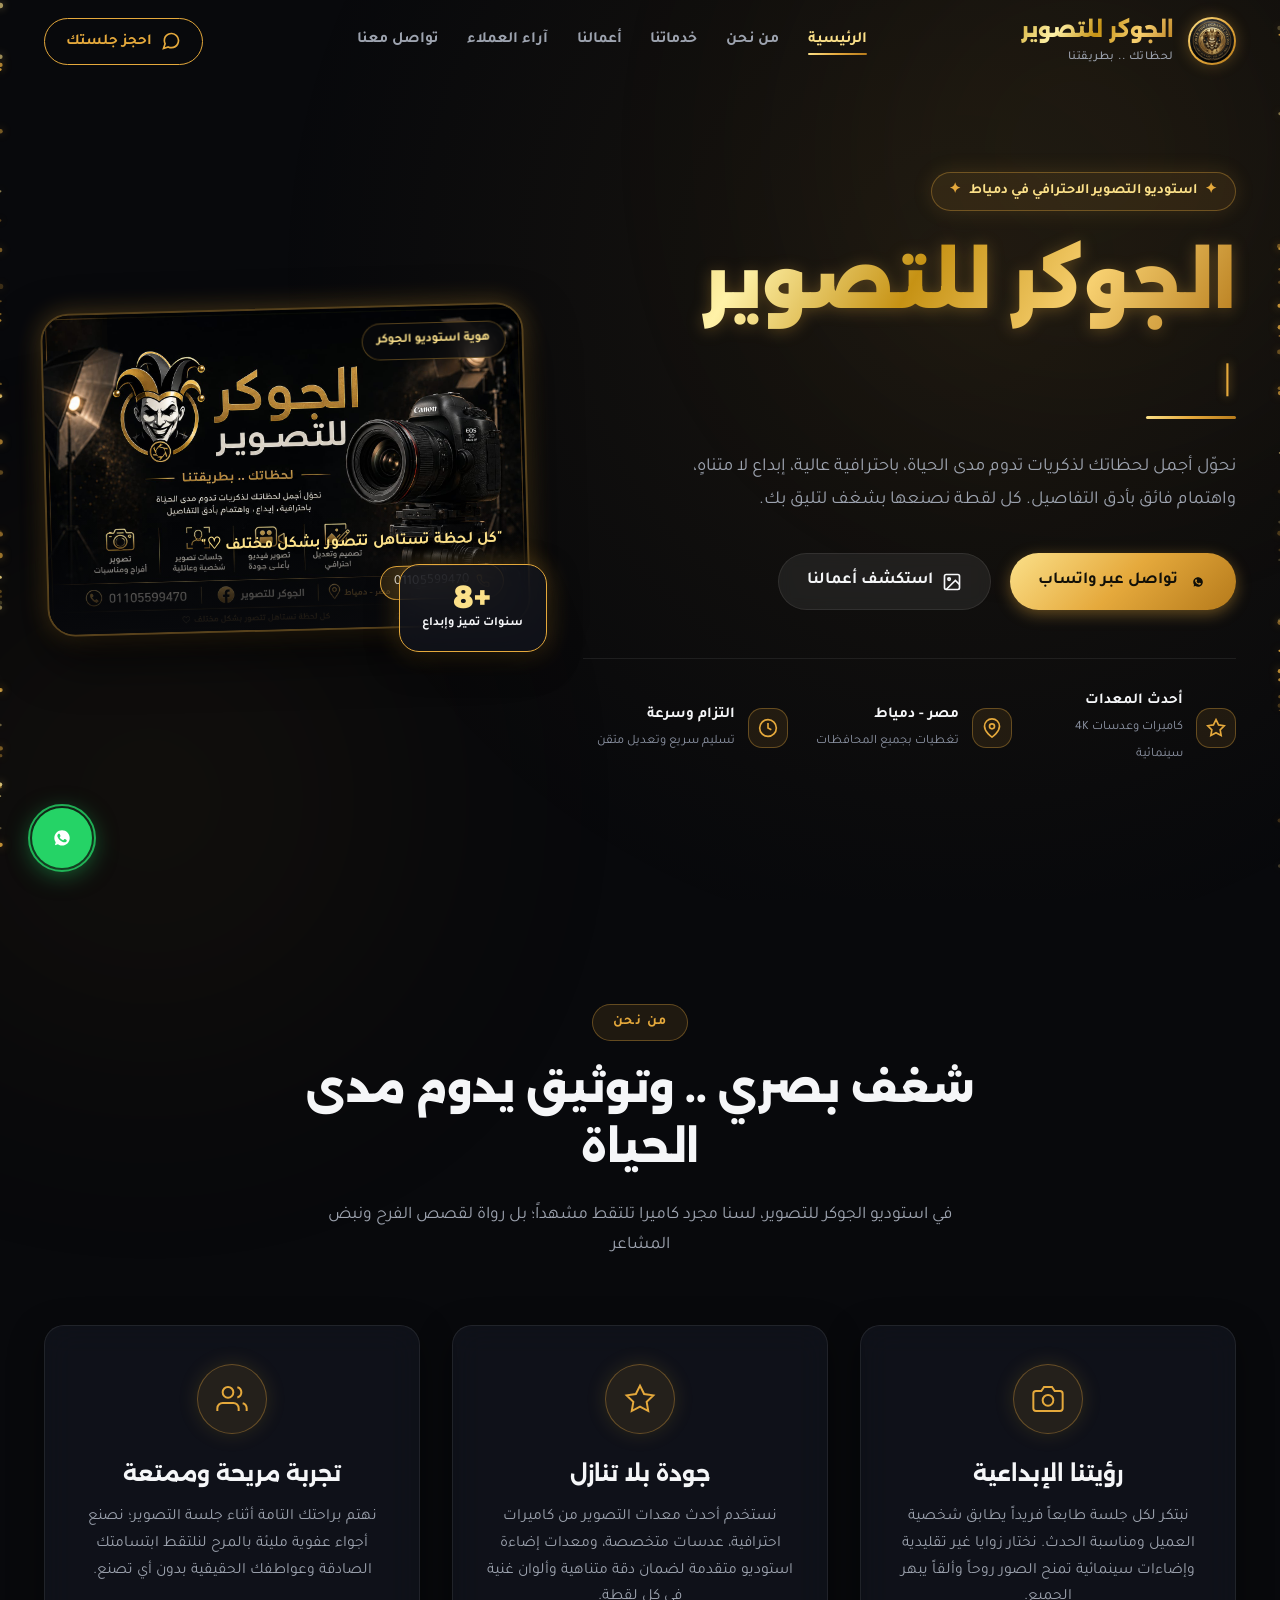
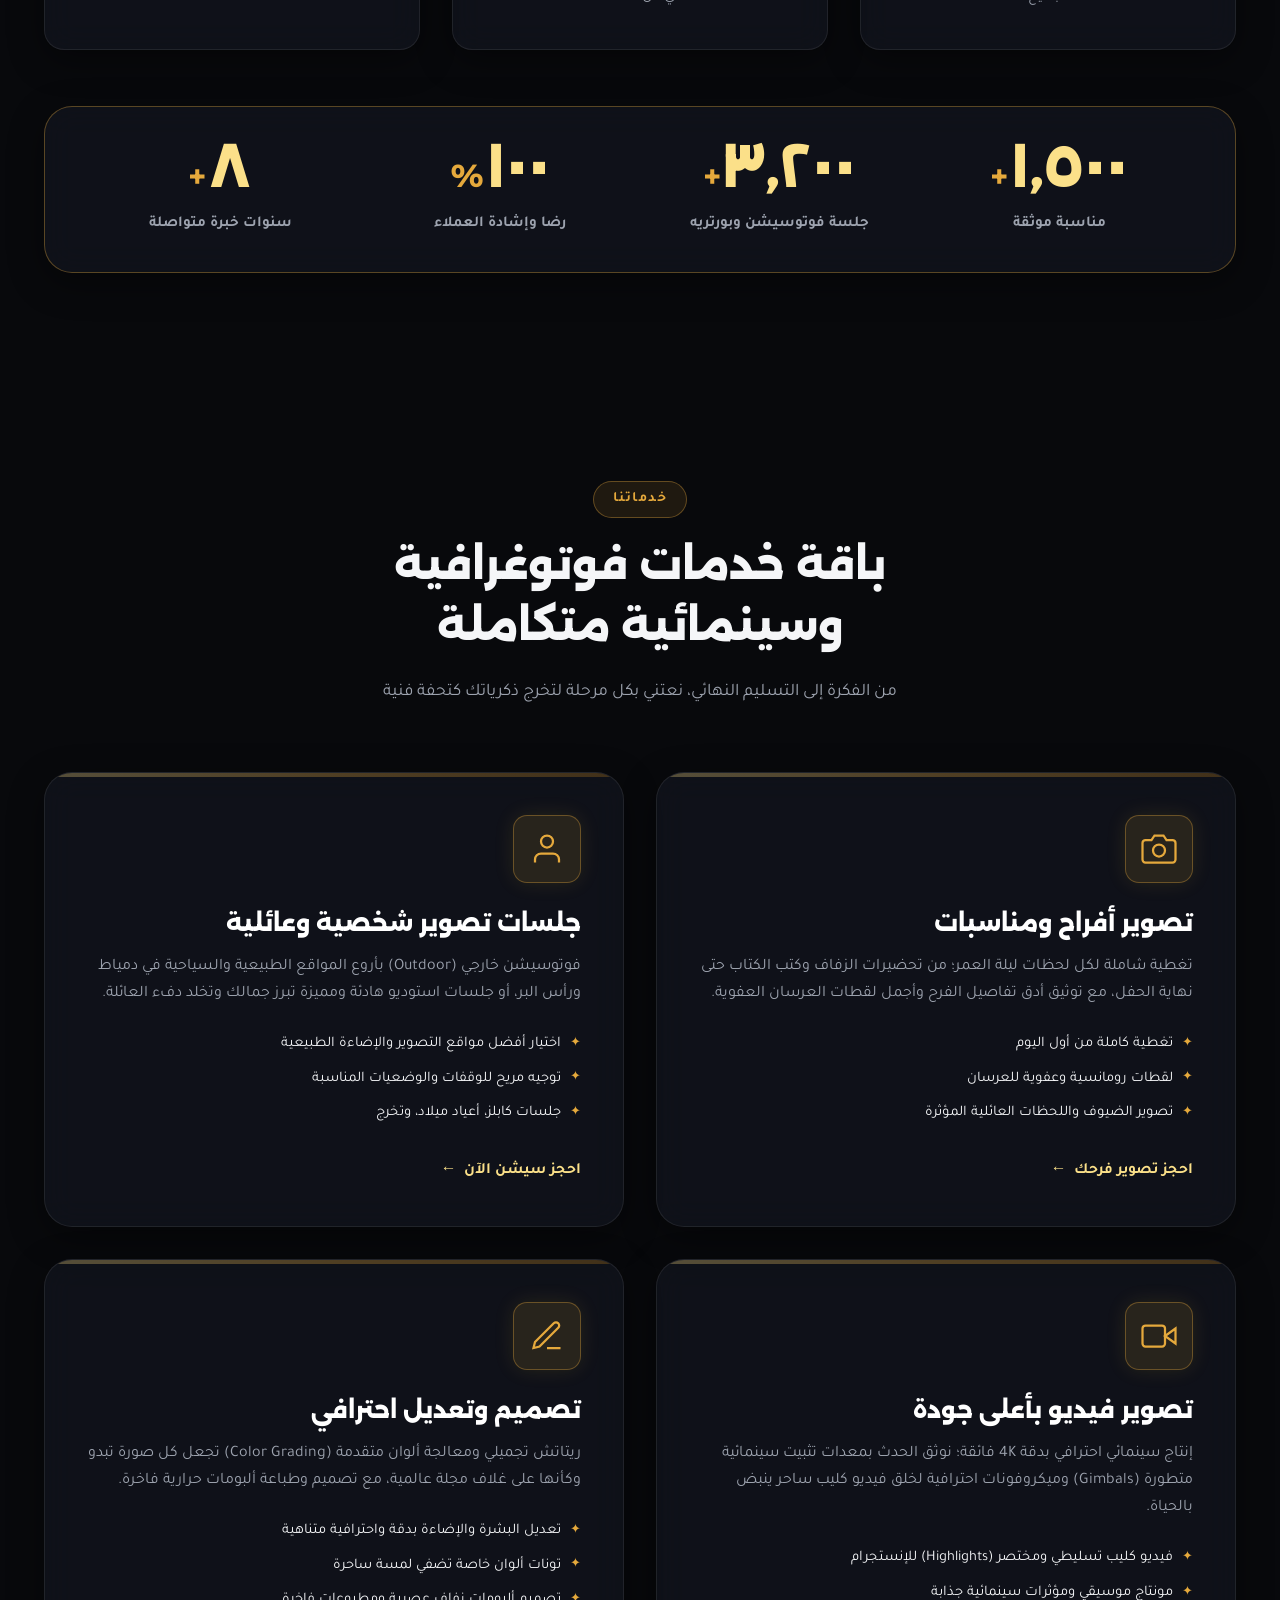
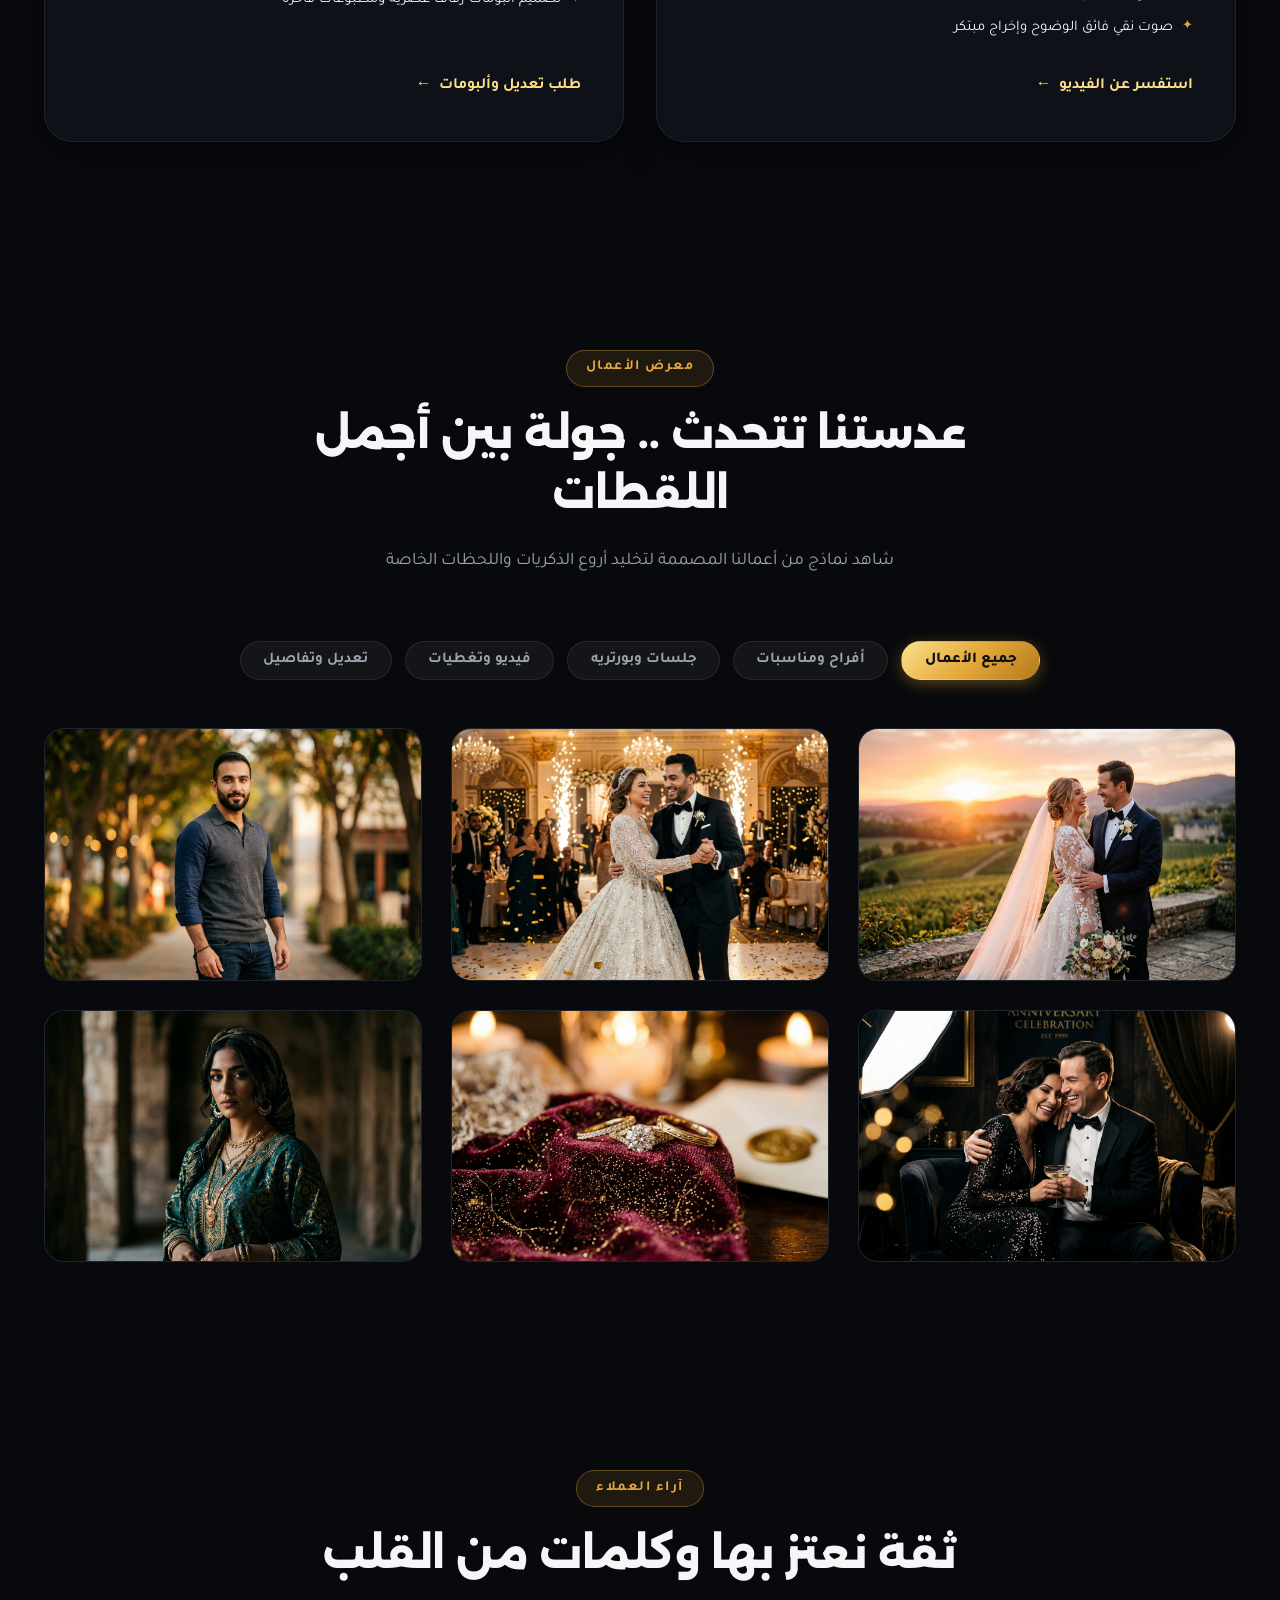
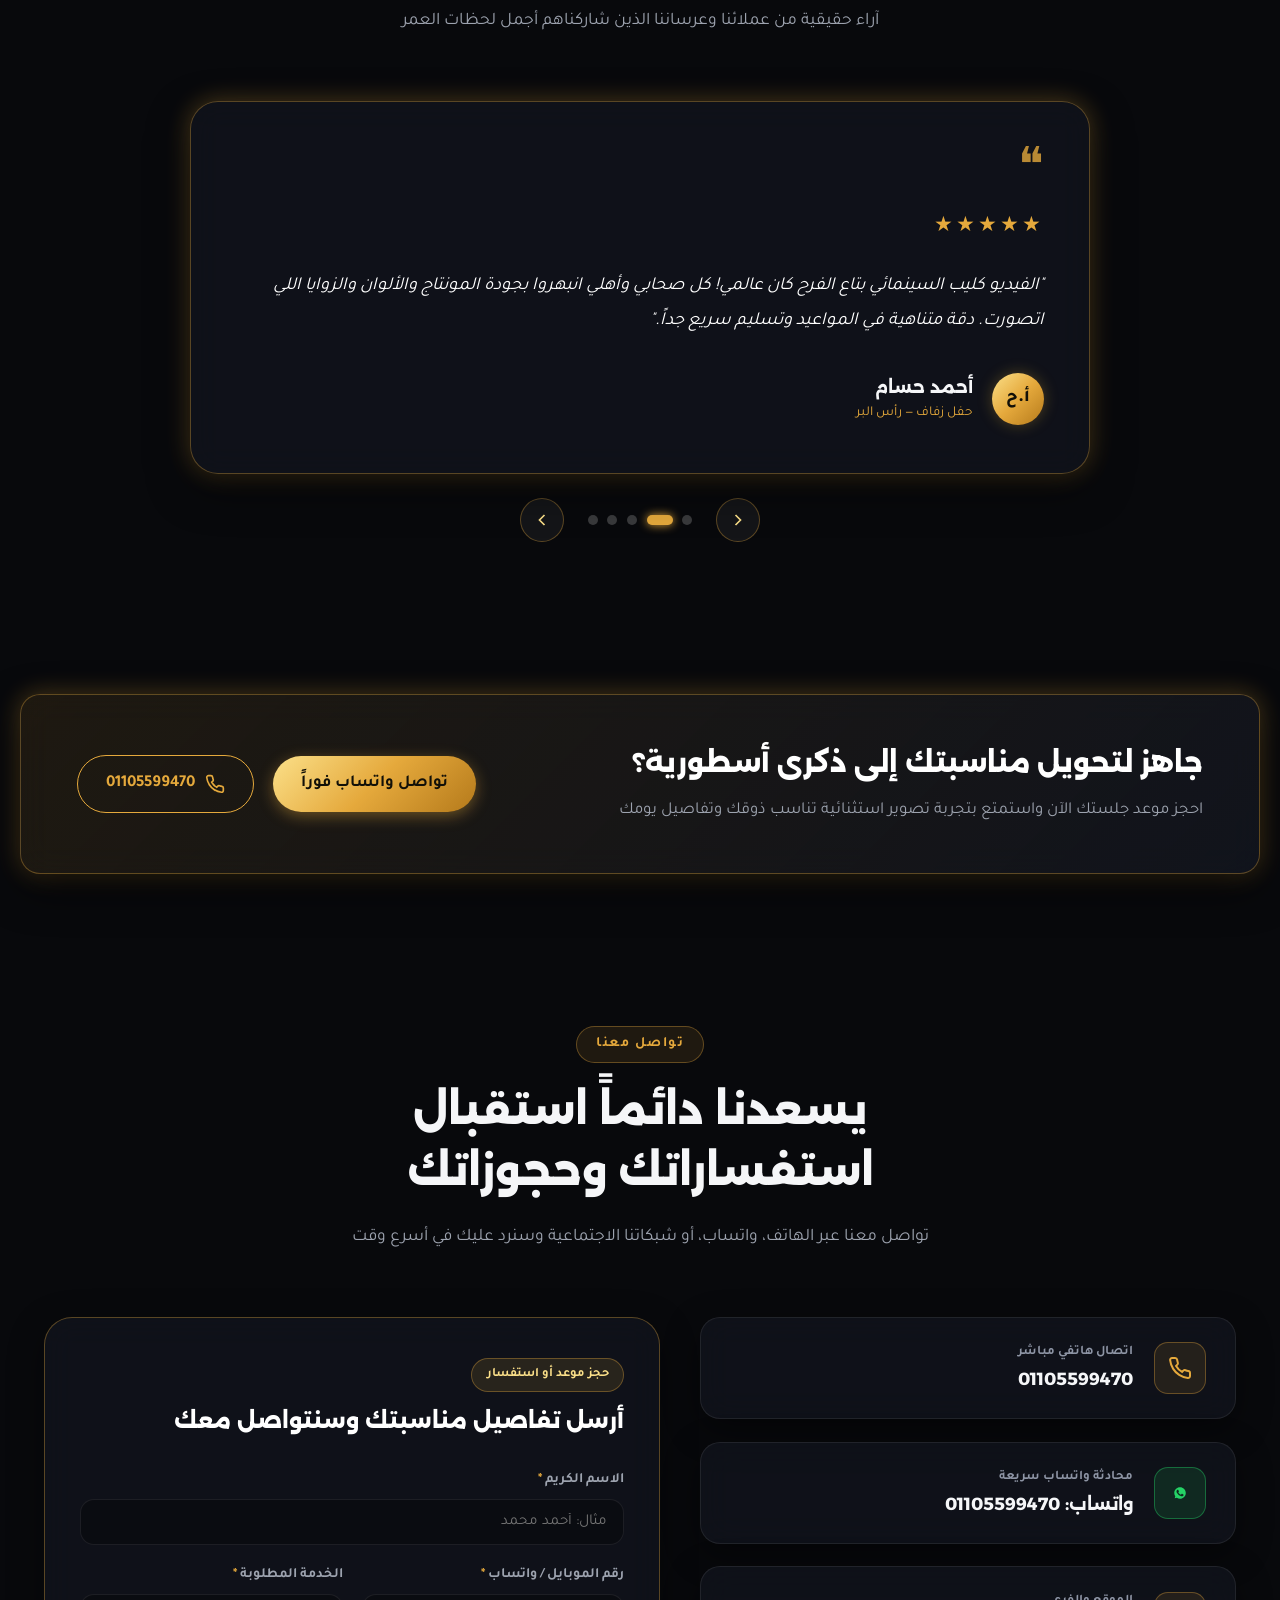
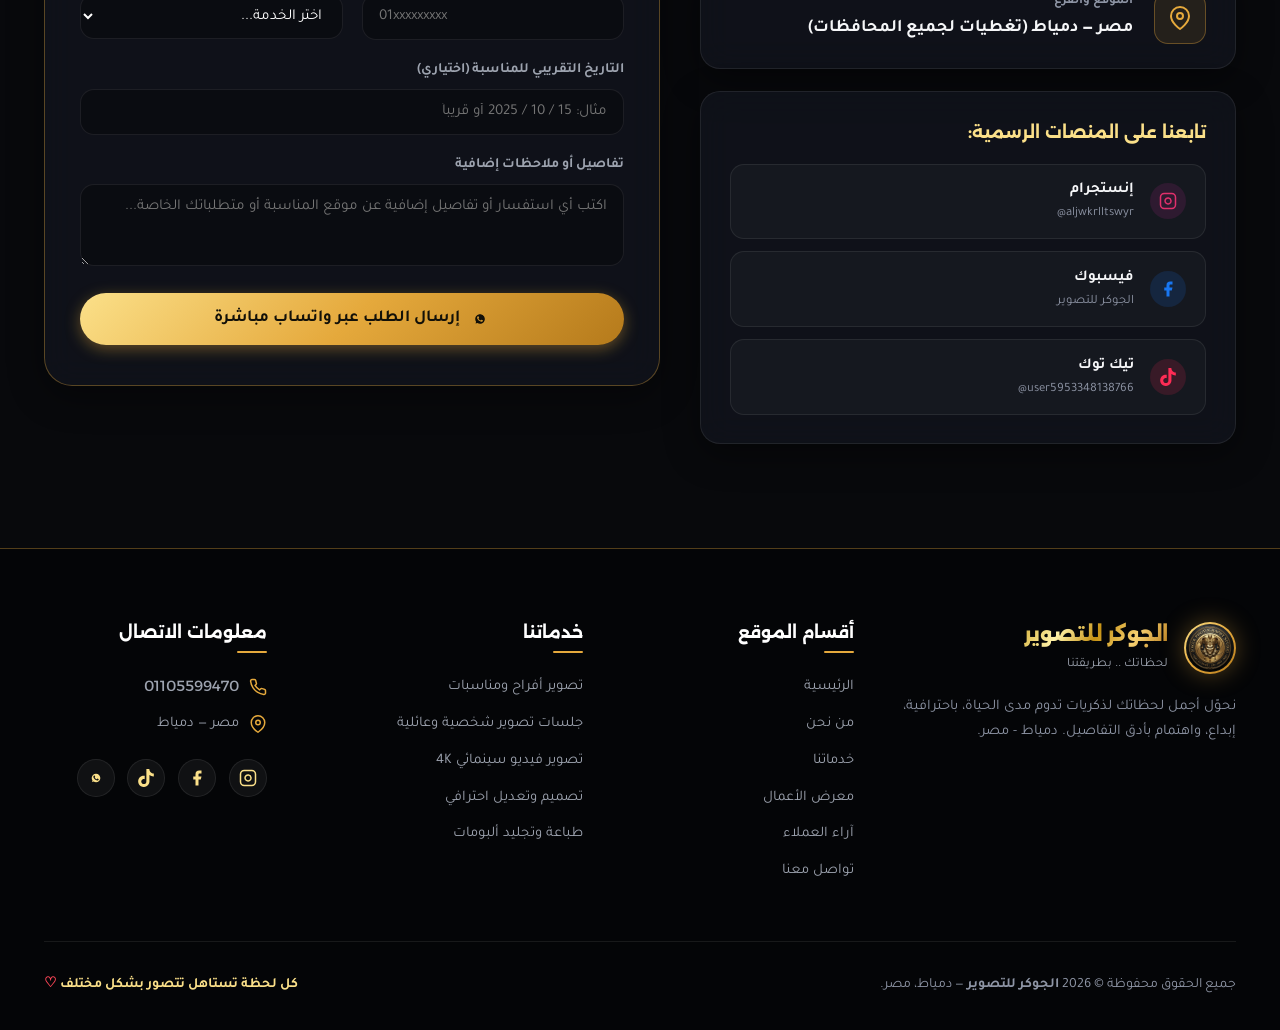
==== commit a5270587: "fix(mobile): improve hero card layout and remove zoom text" ====
--- a/index.html
+++ b/index.html
@@ -159,8 +159,8 @@
 
         <div class="hero-visual">
           <div class="visual-card-wrapper">
-            <div class="visual-card" onclick="openHeroBrand(event)" role="button" tabindex="0" title="اضغط لتكبير لوحة وهوية الاستوديو" aria-label="اضغط لتكبير لوحة وهوية الاستوديو">
-              <div class="visual-badge">هوية استوديو الجوكر (اضغط للتكبير) 🔍</div>
+            <div class="visual-card" onclick="openHeroBrand(event)" role="button" tabindex="0" title="هوية استوديو الجوكر للتصوير" aria-label="هوية استوديو الجوكر للتصوير">
+              <div class="visual-badge">هوية استوديو الجوكر</div>
               <img src="assets/hero-brand.jpeg" alt="لوحة الجوكر للتصوير دمياط" class="hero-banner-img">
               <div class="visual-overlay">
                 <div class="overlay-quote">"كل لحظة تستاهل تتصور بشكل مختلف ♡"</div>
--- a/style.css
+++ b/style.css
@@ -2254,20 +2254,48 @@
     display: none;
   }
 
+  /* Mobile Hero Card Refinements - Clean & Uncluttered */
+  .visual-overlay {
+    display: none; /* Hide duplicate overlay on mobile so hero-brand graphics shine without clutter */
+  }
+
+  .visual-badge {
+    top: 0.75rem;
+    right: 0.75rem;
+    padding: 0.35rem 0.8rem;
+    font-size: 0.75rem;
+    font-weight: 600;
+    background: rgba(8, 9, 12, 0.85);
+    border-color: rgba(229, 169, 60, 0.45);
+    box-shadow: 0 4px 15px rgba(0, 0, 0, 0.6);
+  }
+
   .floating-badge {
-    bottom: auto;
+    top: auto;
+    bottom: -16px;
     right: auto;
-    top: -18px;
     left: 50%;
     transform: translateX(-50%);
     animation: none;
     flex-direction: row;
-    gap: 0.4rem;
-    padding: 0.6rem 1.2rem;
+    align-items: center;
+    gap: 0.5rem;
+    padding: 0.5rem 1.2rem;
+    border-radius: var(--radius-full);
+    box-shadow: 0 10px 25px rgba(0, 0, 0, 0.7), var(--gold-glow);
+    white-space: nowrap;
+    z-index: 5;
   }
 
   .badge-num {
-    font-size: 1.5rem;
+    font-size: 1.35rem;
+    font-weight: 800;
+    line-height: 1;
+  }
+
+  .badge-label {
+    font-size: 0.8rem;
+    font-weight: 600;
   }
 
   .hero-section {
@@ -2336,6 +2364,24 @@
   }
   .stats-bar {
     grid-template-columns: 1fr;
+  }
+
+  .visual-card-wrapper {
+    max-width: 100%;
+  }
+
+  .floating-badge {
+    padding: 0.4rem 1rem;
+    bottom: -14px;
+    gap: 0.4rem;
+  }
+
+  .badge-num {
+    font-size: 1.2rem;
+  }
+
+  .badge-label {
+    font-size: 0.75rem;
   }
 
   .cta-actions {
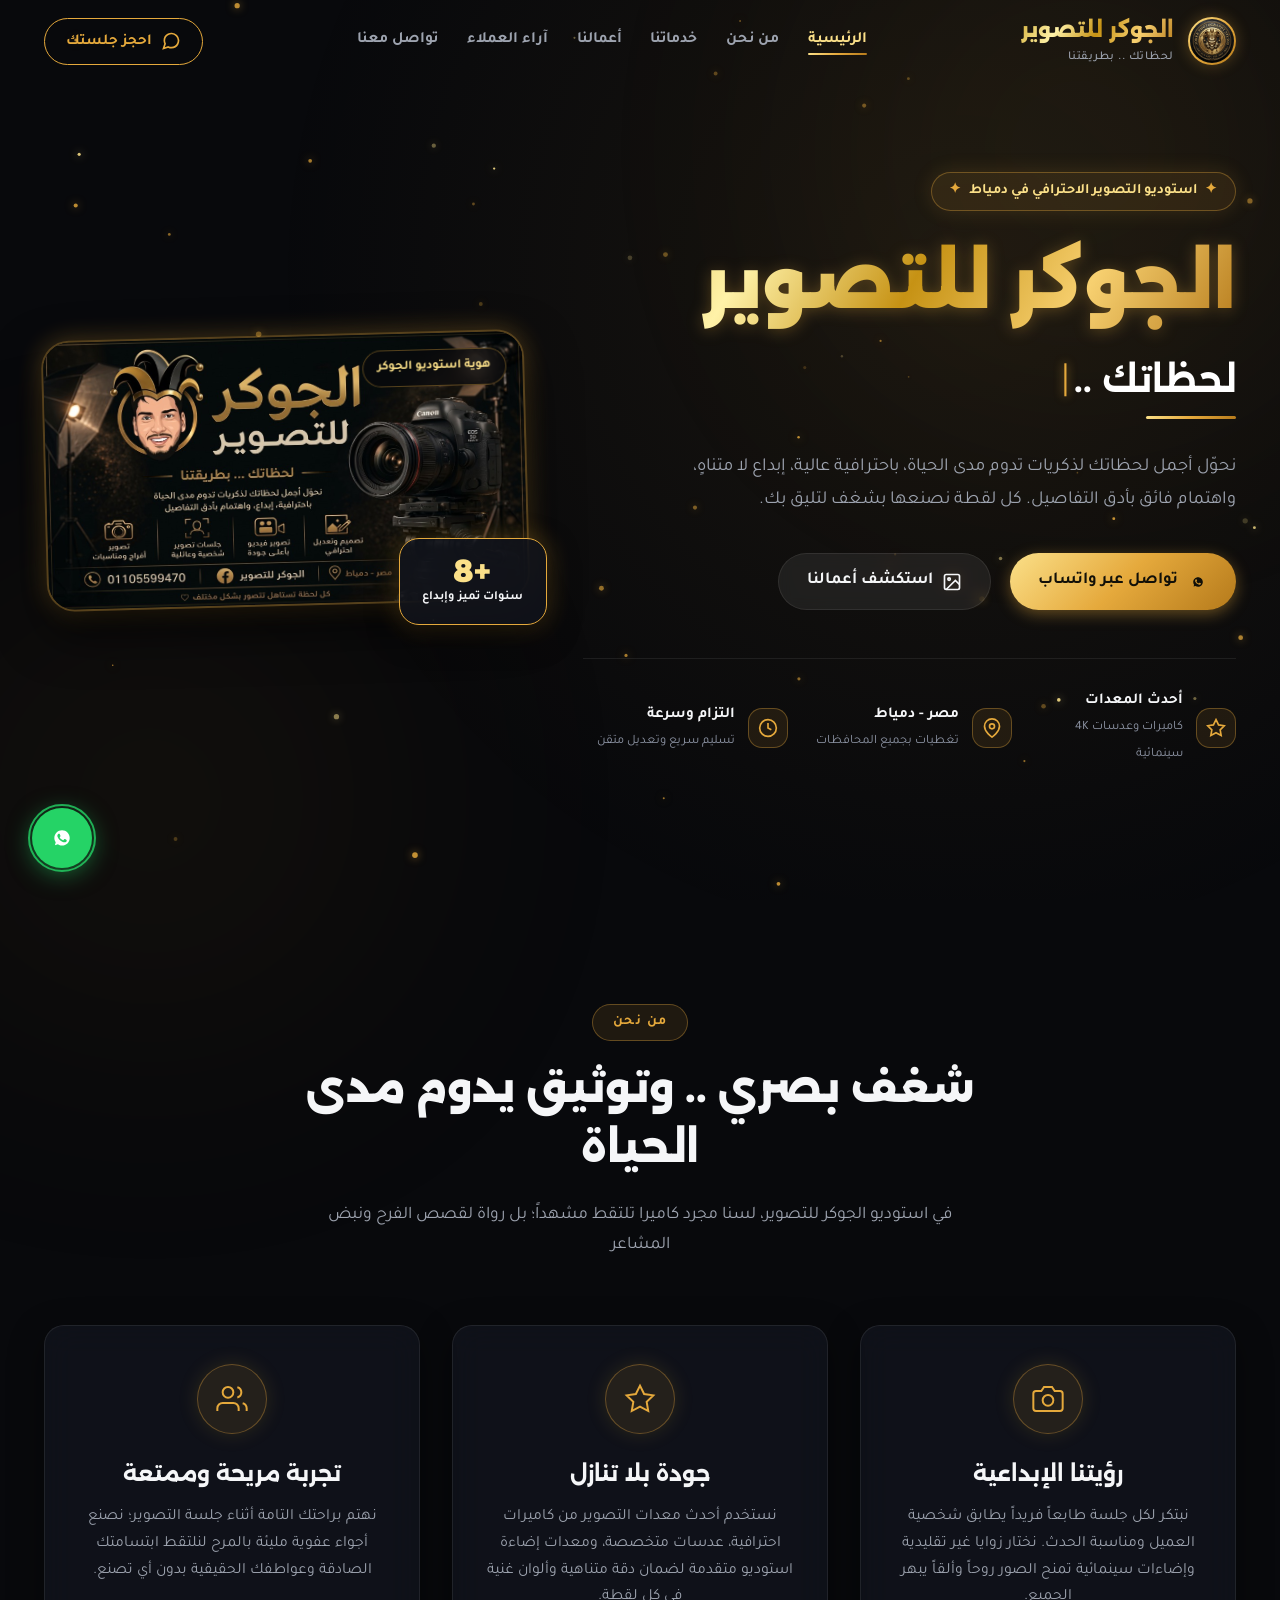
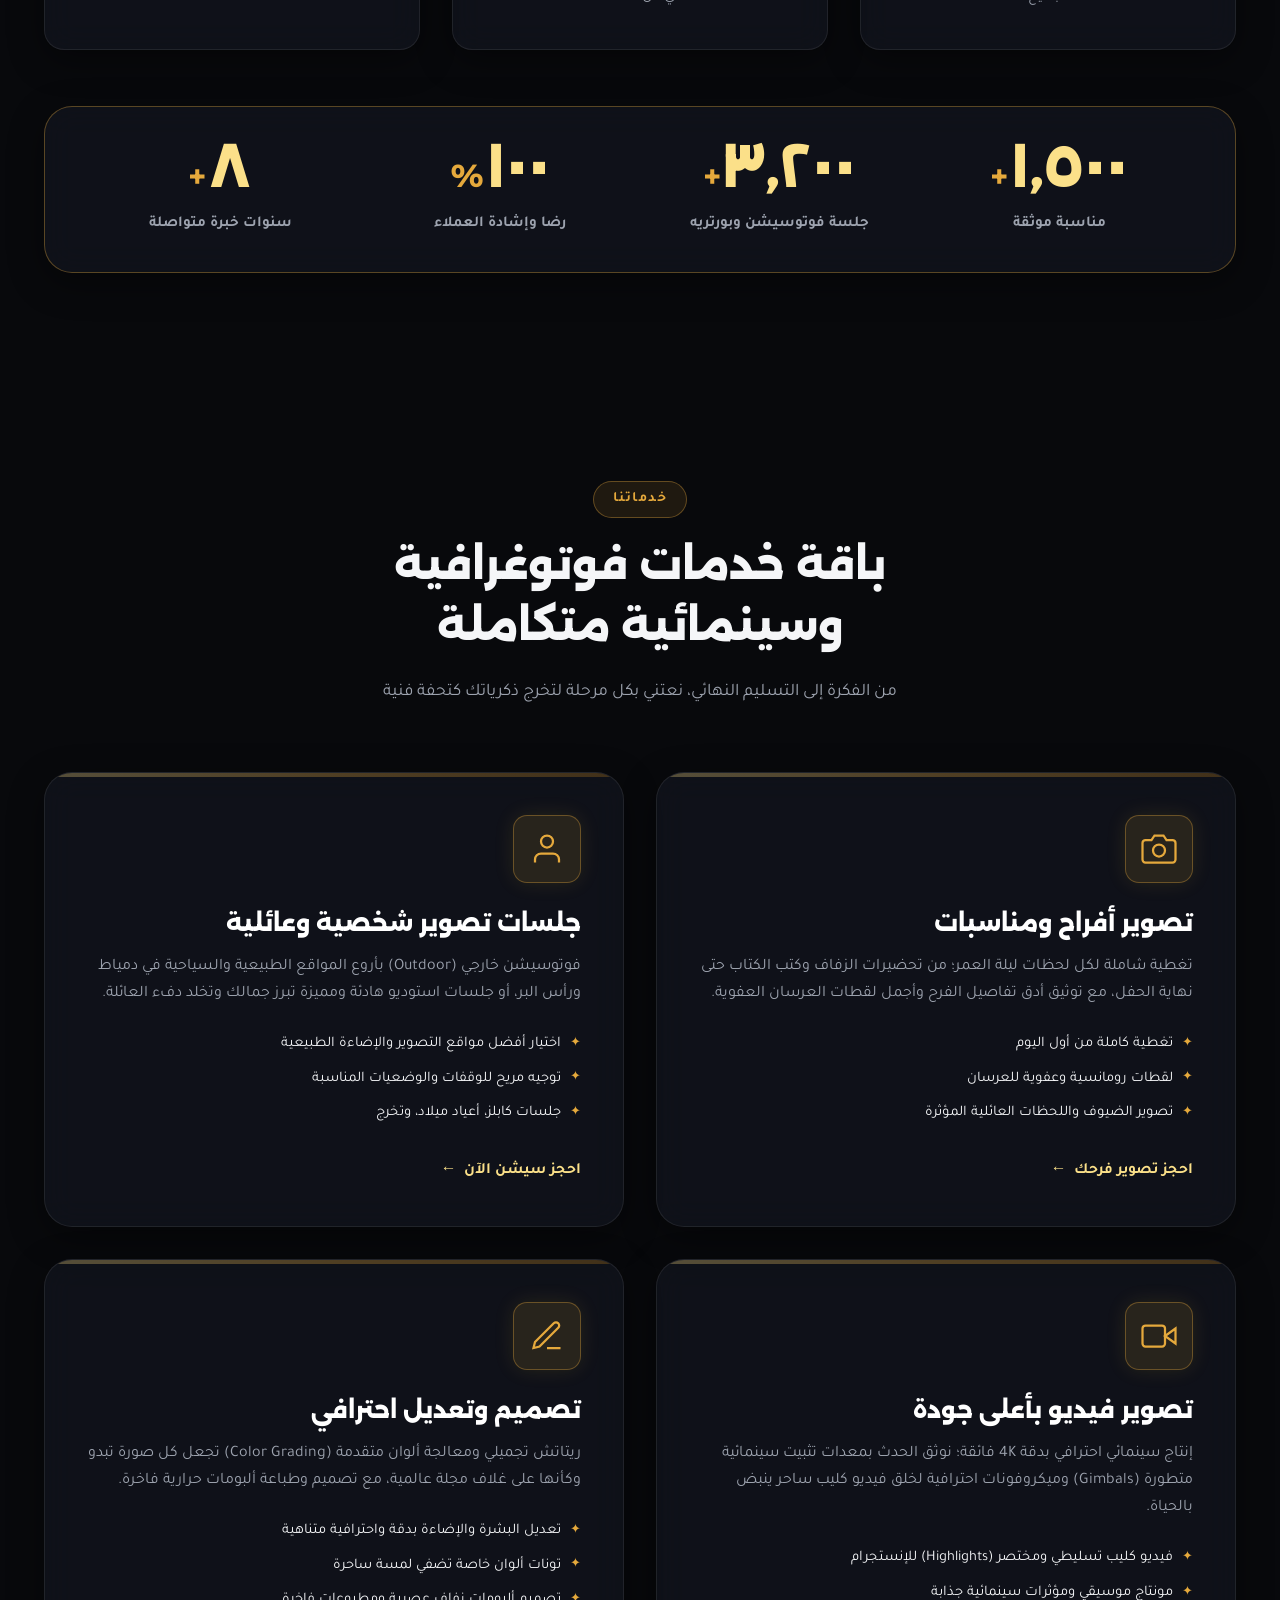
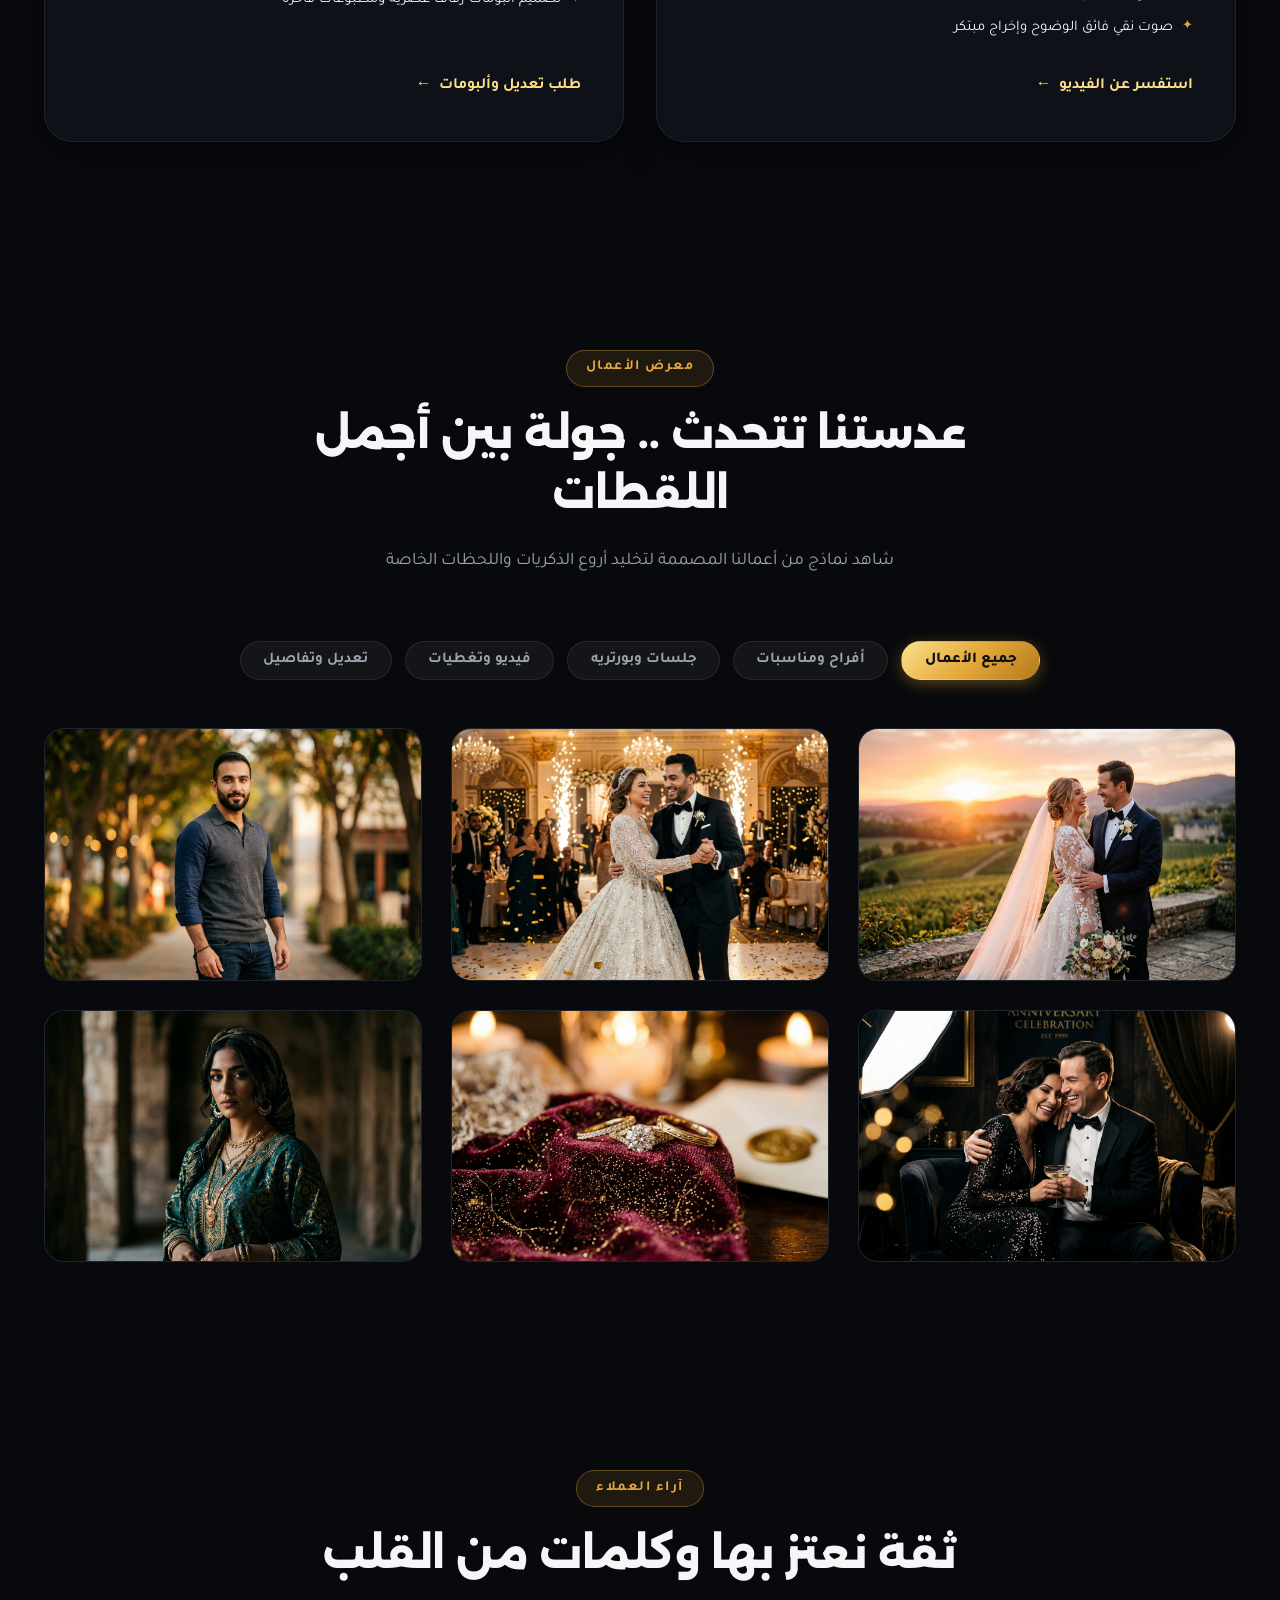
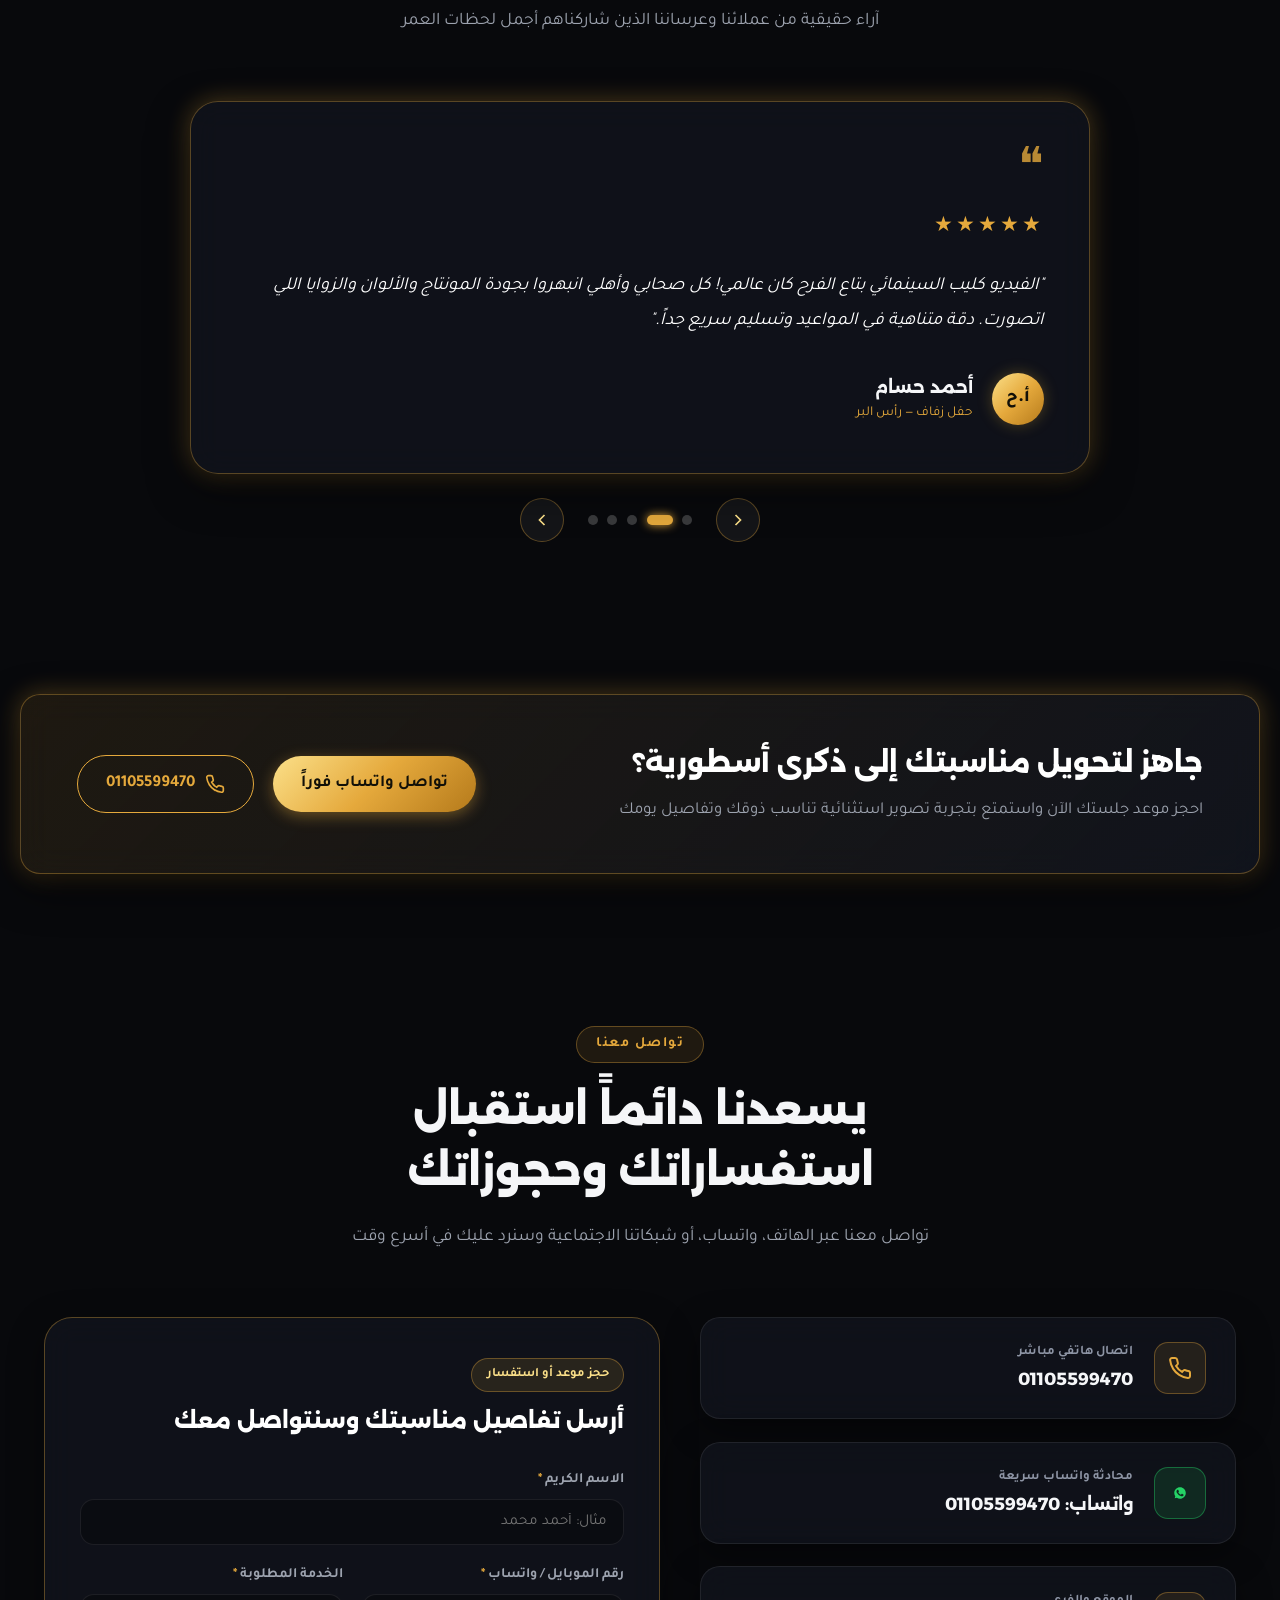
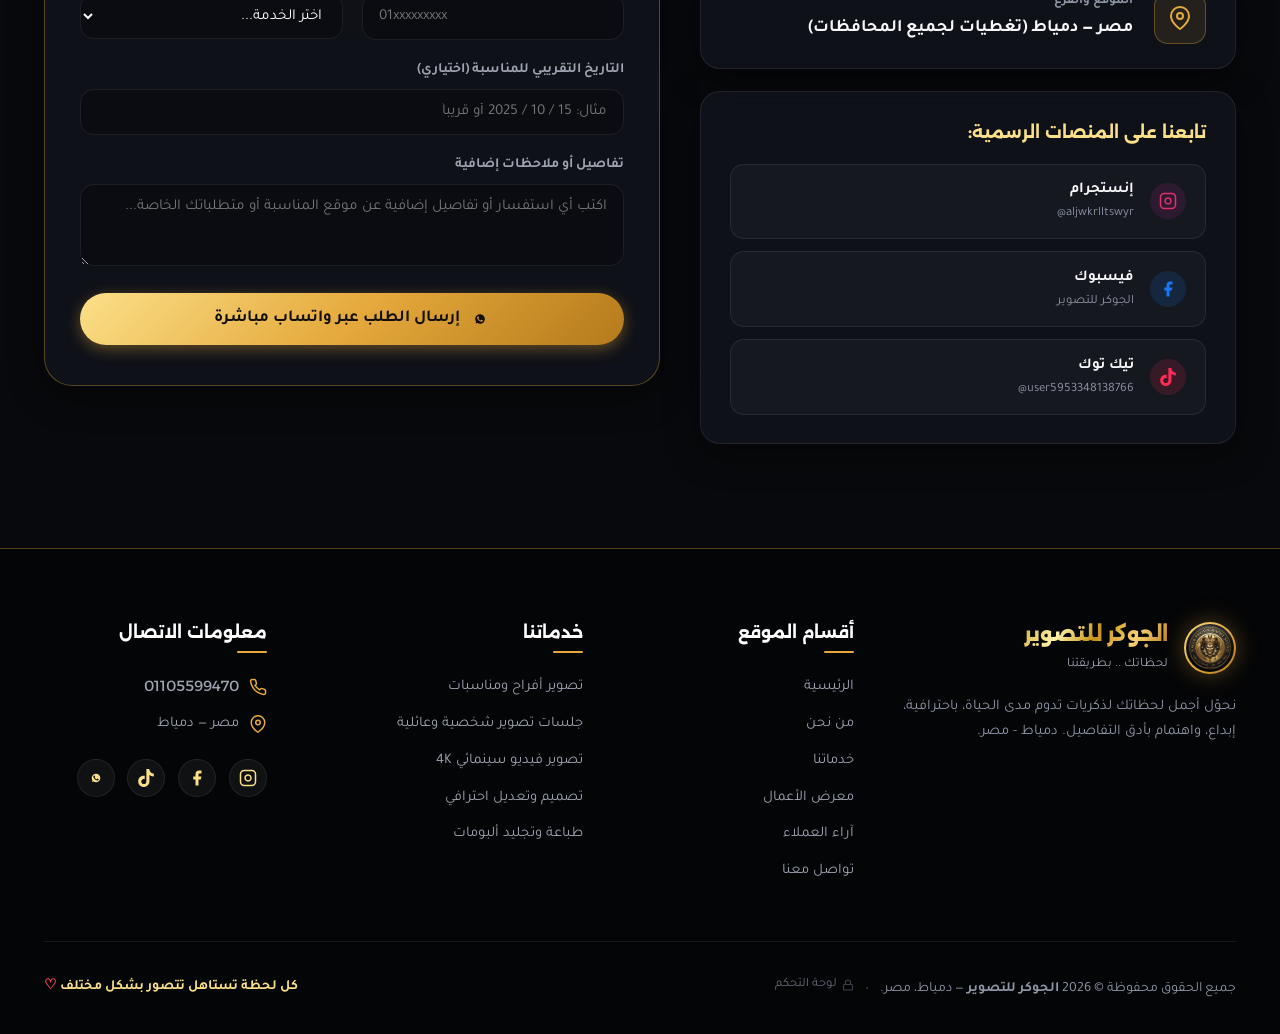
==== commit 8f5888e2: "feat: add Cloudinary admin panel for gallery image management and dynamic gallery loading" ====
--- a/index.html
+++ b/index.html
@@ -840,6 +840,11 @@
       <div class="footer-bottom">
         <p class="copyright">
           جميع الحقوق محفوظة &copy; <span id="currentYear"></span> <strong>الجوكر للتصوير</strong> — دمياط، مصر.
+          <span style="margin: 0 0.5rem; opacity: 0.3;">•</span>
+          <a href="admin.html" class="admin-portal-link" title="دخول لوحة التحكم" aria-label="دخول لوحة التحكم">
+            <svg width="12" height="12" viewBox="0 0 24 24" fill="none" stroke="currentColor" stroke-width="2.2" style="vertical-align: -1px; opacity: 0.6;"><rect x="3" y="11" width="18" height="11" rx="2" ry="2"></rect><path d="M7 11V7a5 5 0 0 1 10 0v4"></path></svg>
+            <span>لوحة التحكم</span>
+          </a>
         </p>
         <p class="footer-slogan">
           كل لحظة تستاهل تتصور بشكل مختلف <span class="heart">♡</span>
--- a/style.css
+++ b/style.css
@@ -703,6 +703,7 @@
 }
 
 .visual-overlay {
+  display: none; /* Hide duplicate overlay so card artwork, contact details and quotes shine cleanly without clutter */
   position: absolute;
   bottom: 0;
   left: 0;
@@ -710,7 +711,6 @@
   padding: 1.5rem;
   background: linear-gradient(0deg, rgba(8, 9, 12, 0.95) 0%, rgba(8, 9, 12, 0.4) 60%, transparent 100%);
   z-index: 2;
-  display: flex;
   flex-direction: column;
   gap: 0.6rem;
 }
@@ -2406,3 +2406,20 @@
     height: 26px;
   }
 }
+
+/* Discreet Admin Portal Link */
+.admin-portal-link {
+  color: var(--text-muted);
+  text-decoration: none;
+  display: inline-flex;
+  align-items: center;
+  gap: 0.3rem;
+  font-size: 0.8rem;
+  transition: var(--transition-fast);
+  opacity: 0.7;
+}
+
+.admin-portal-link:hover {
+  color: var(--gold-light);
+  opacity: 1;
+}
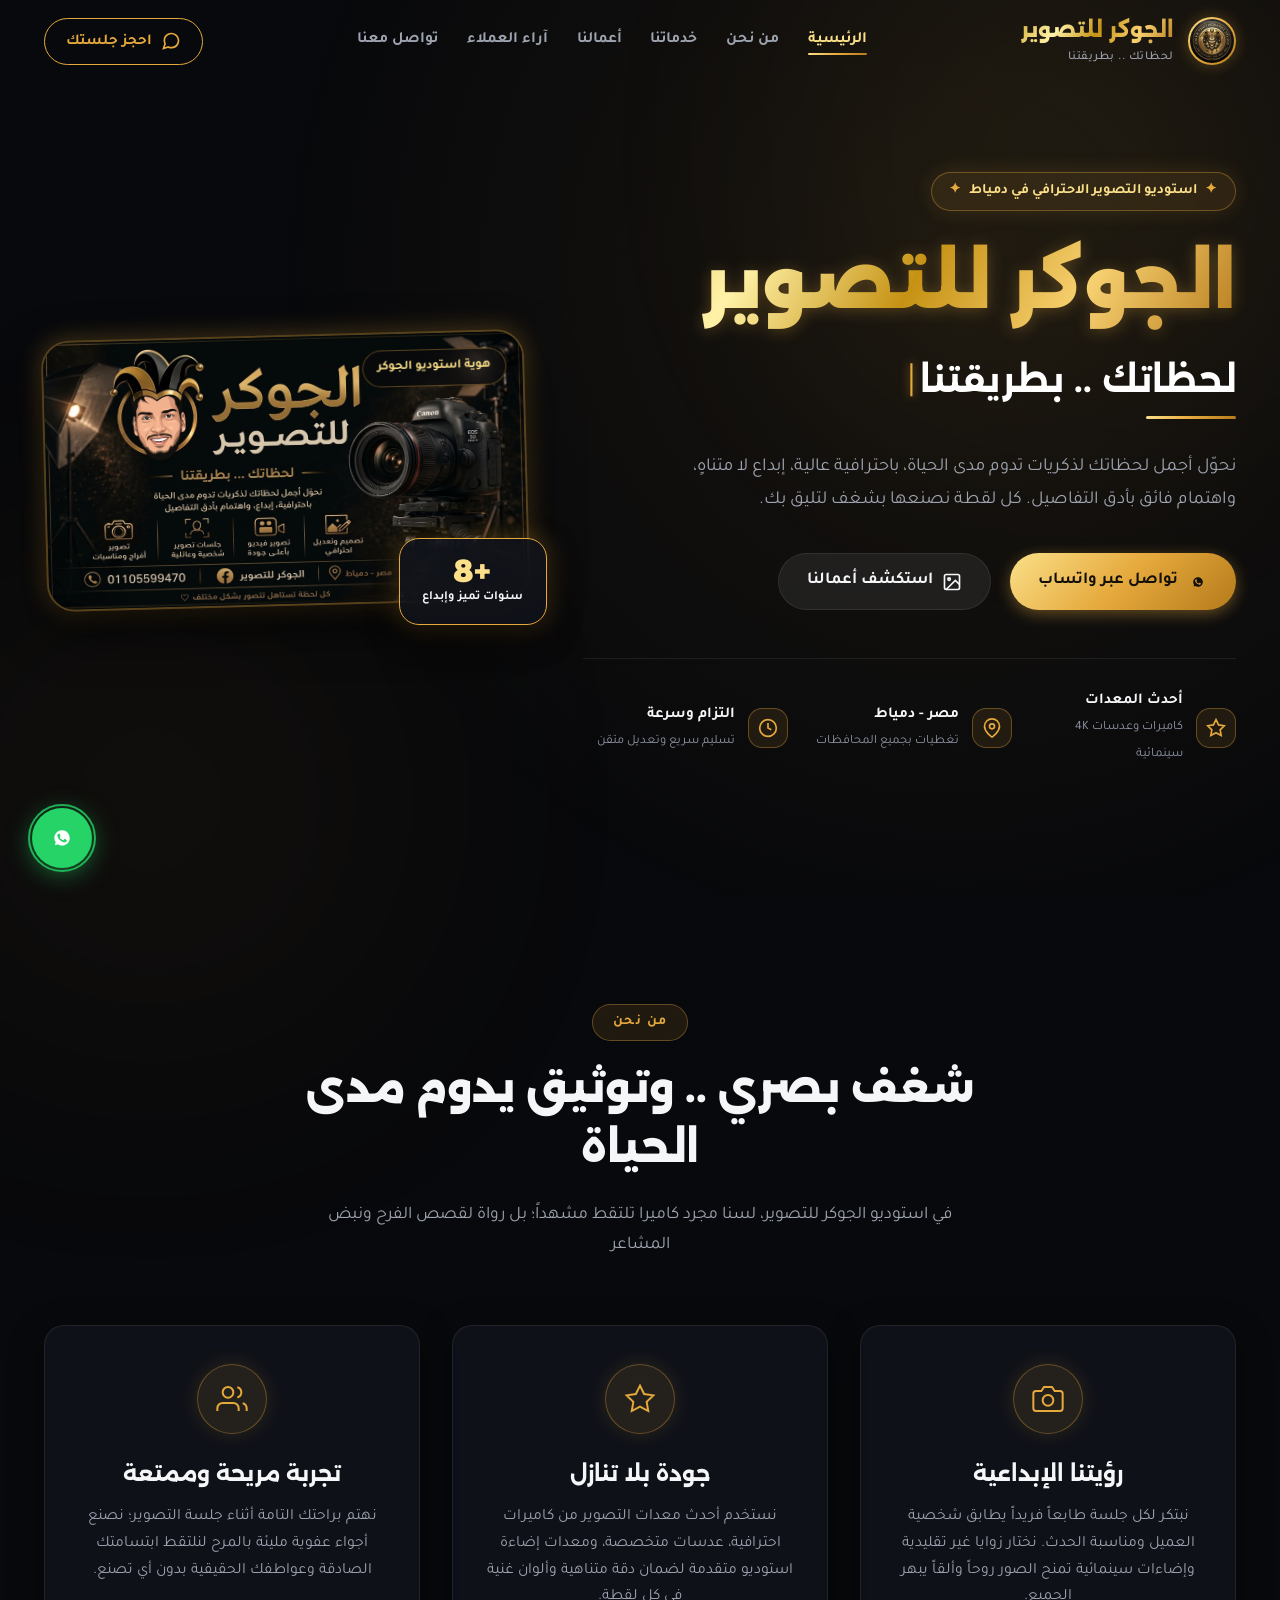
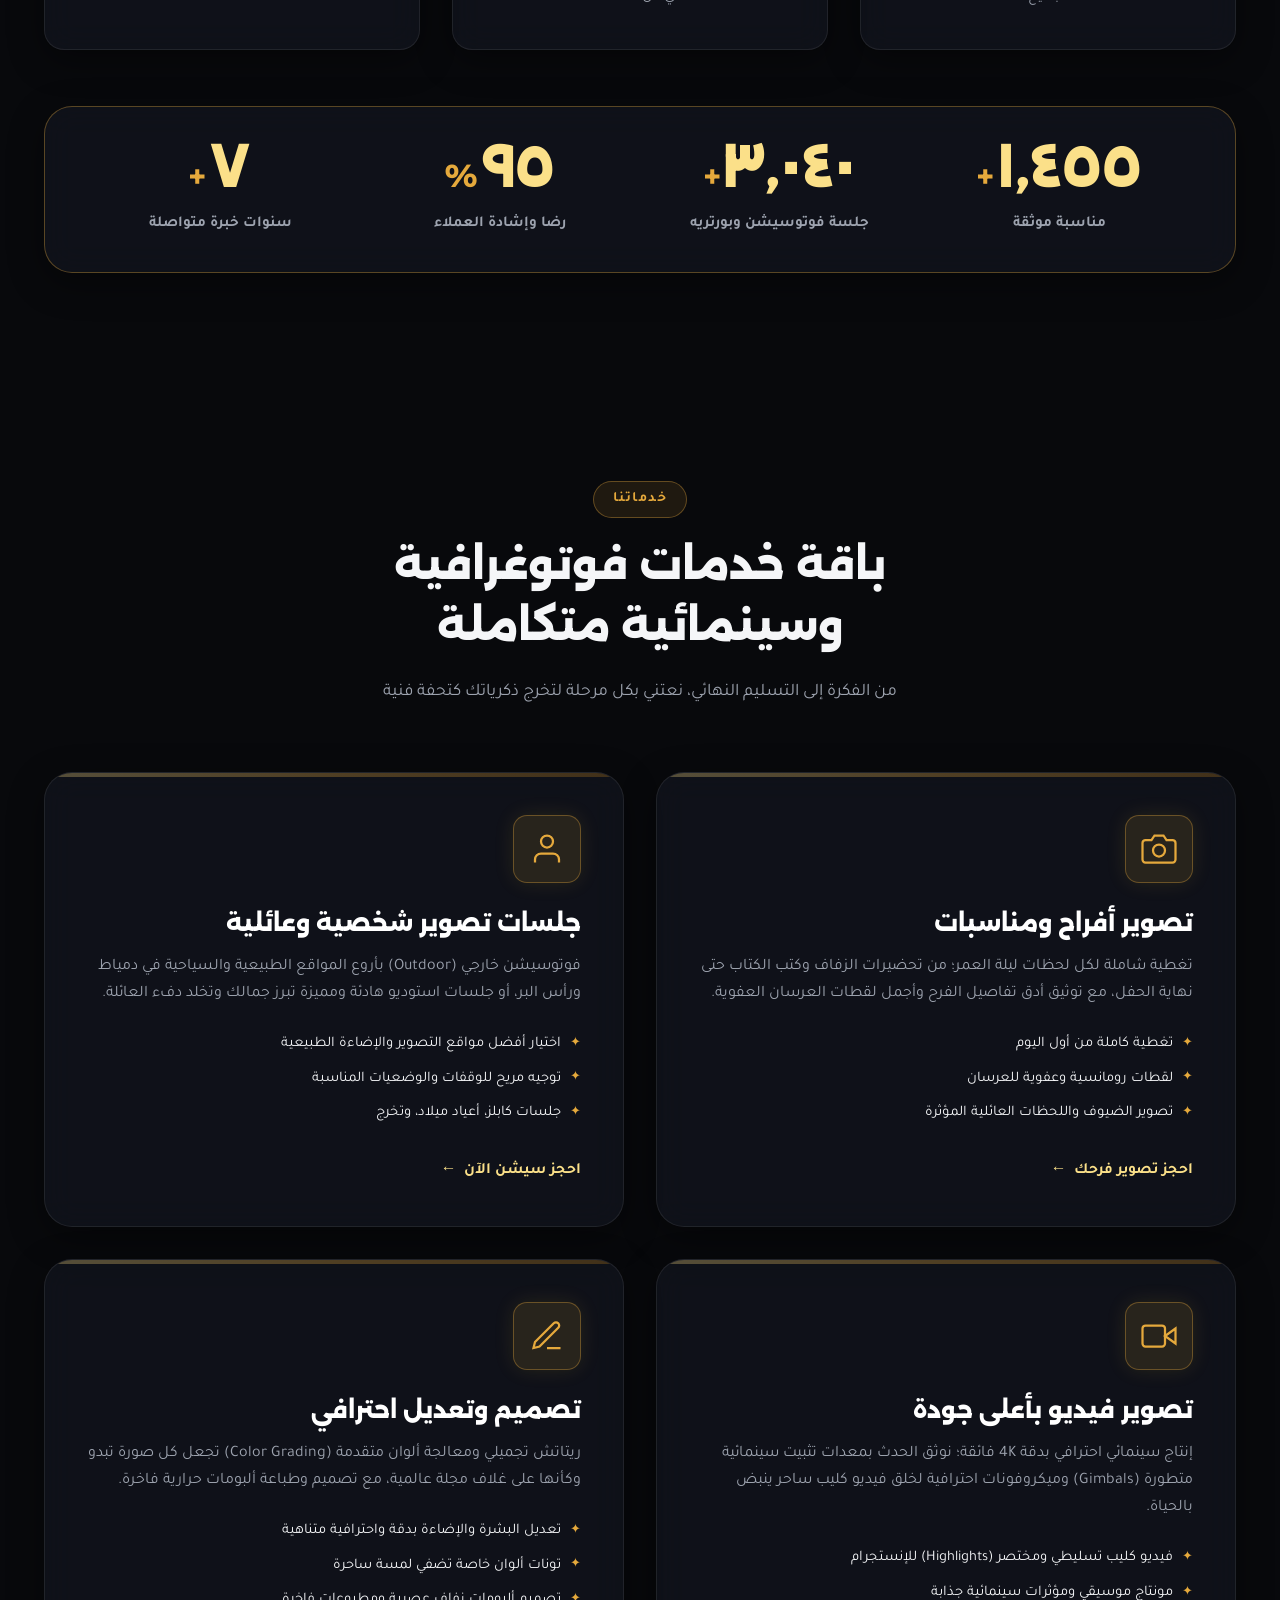
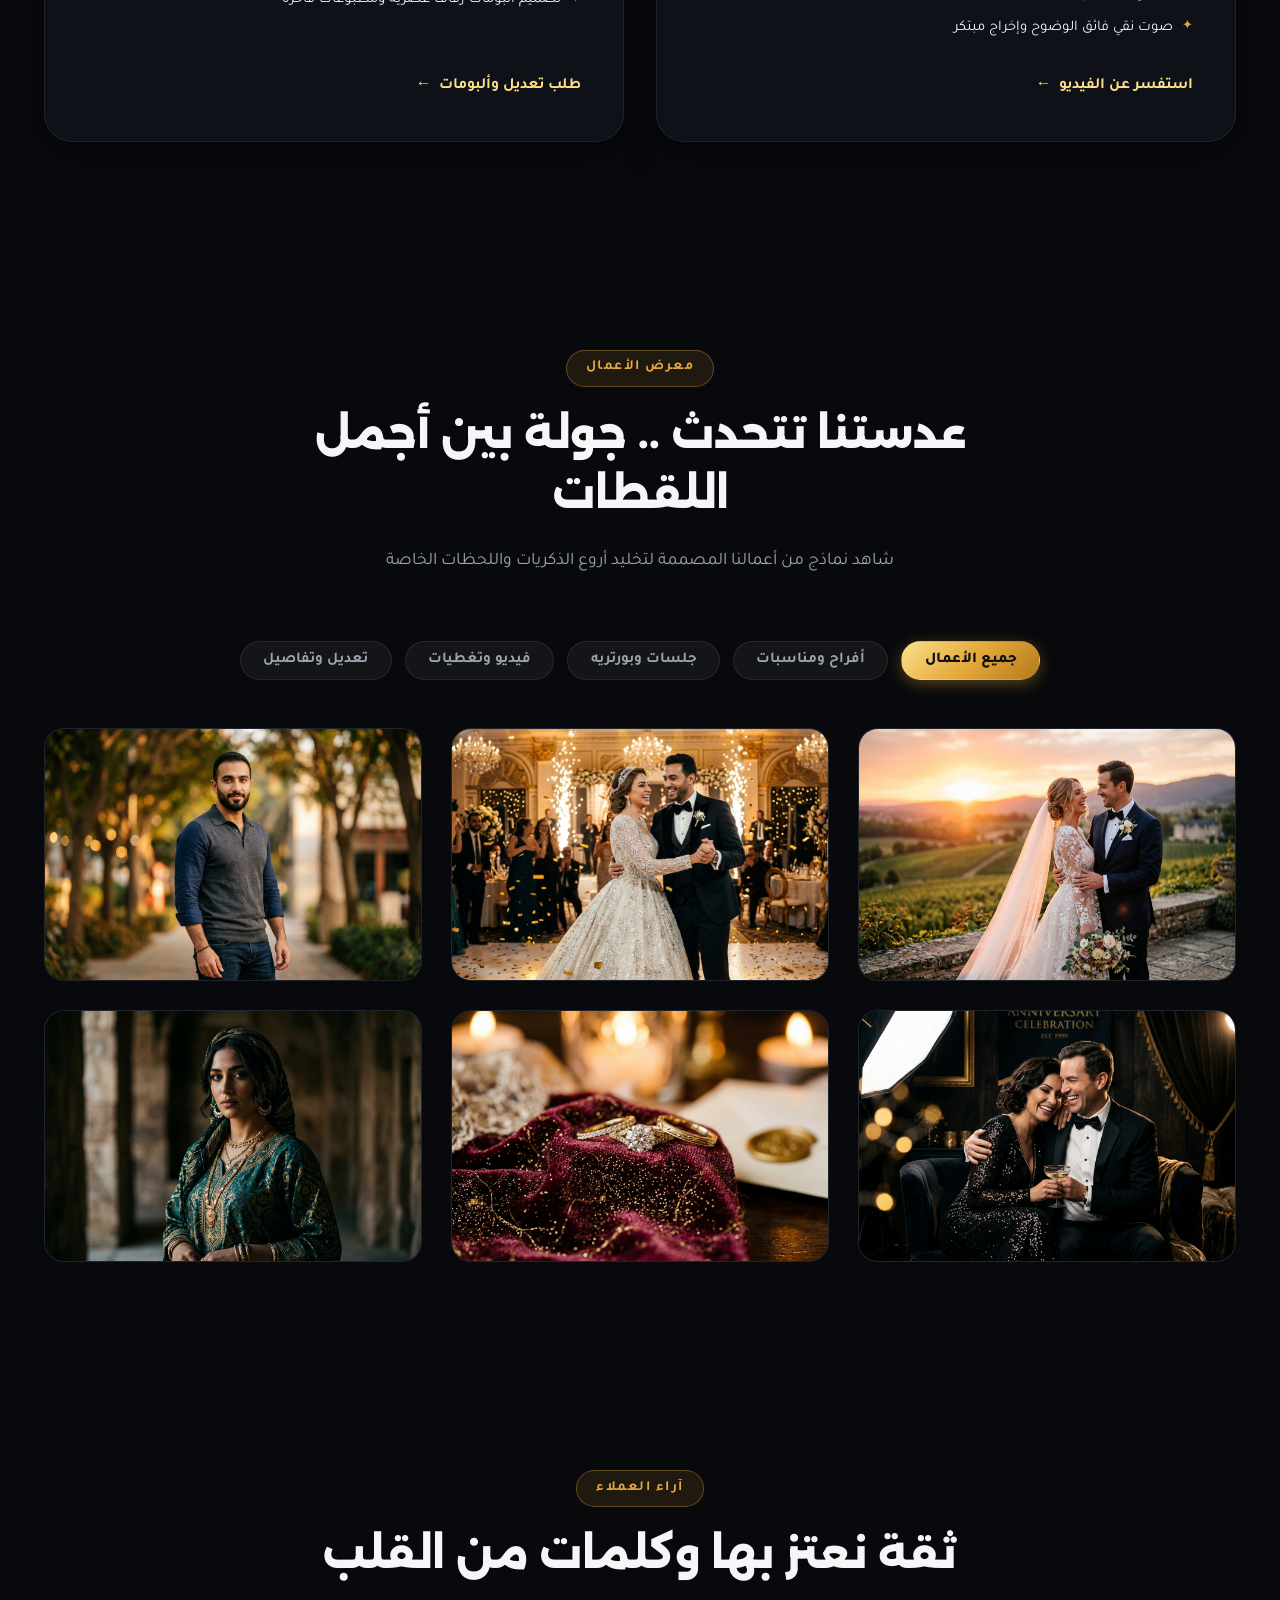
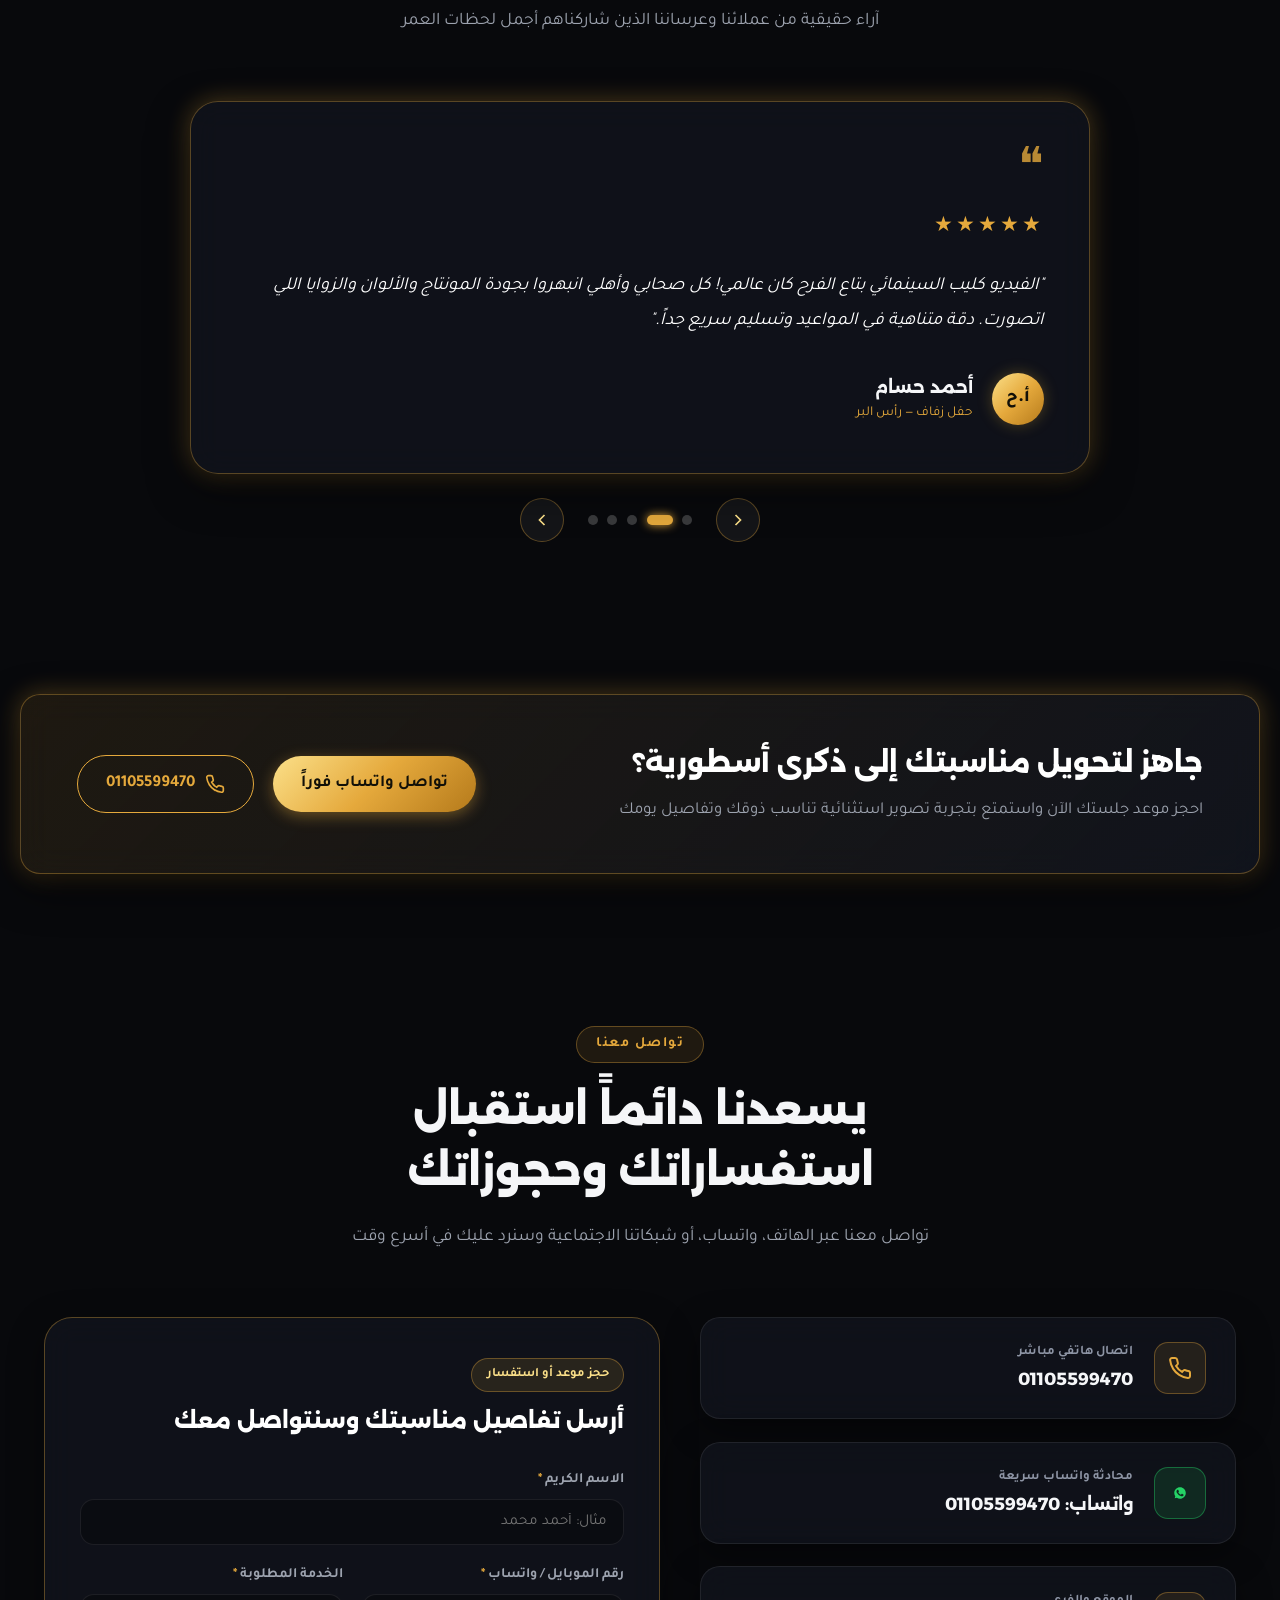
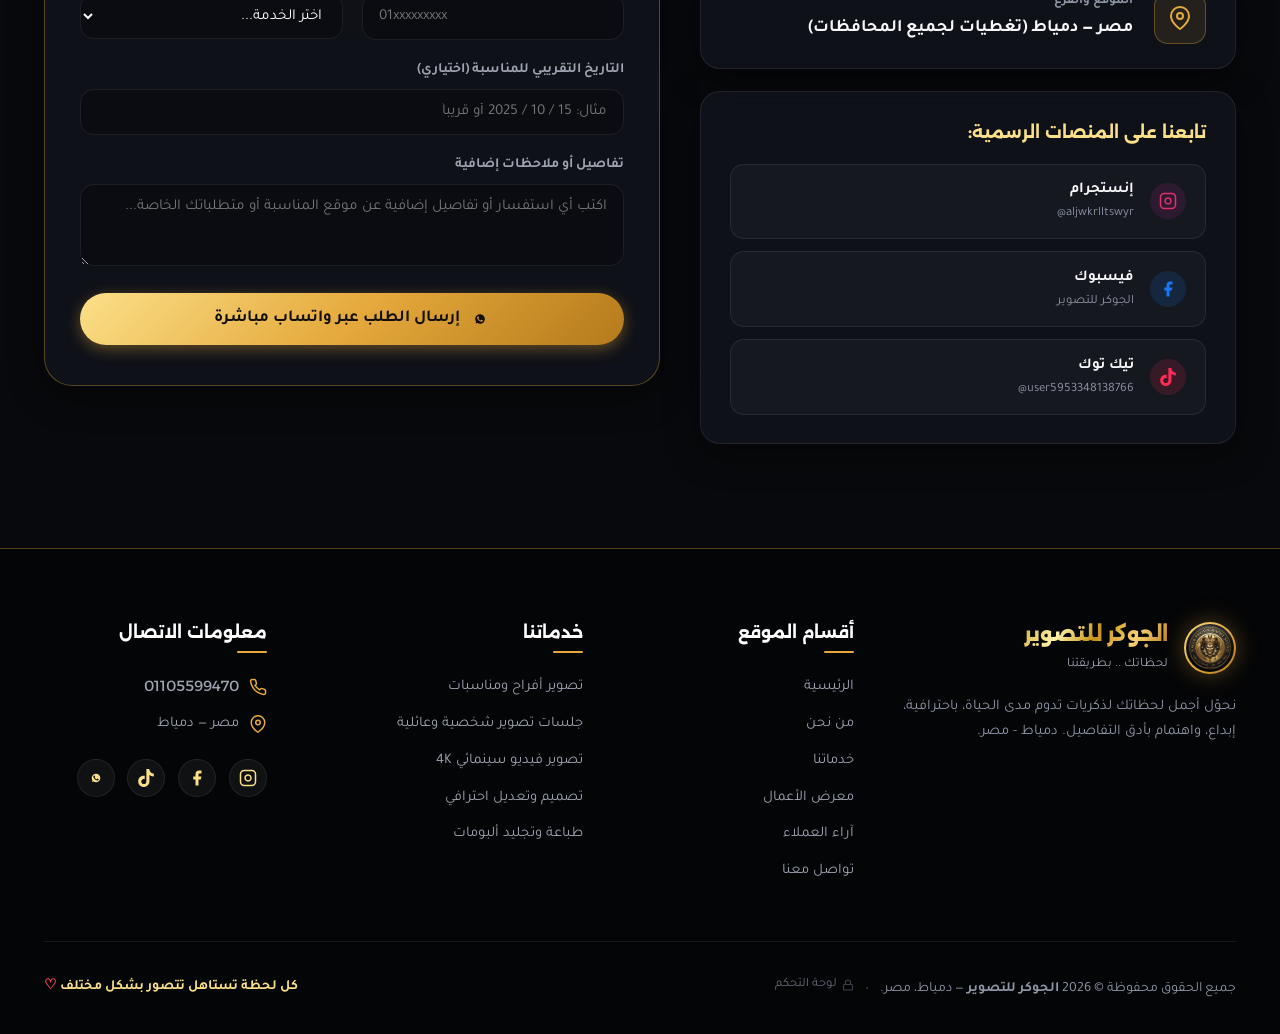
==== commit 8227f33a: "perf: optimize canvas particles, add XSS sanitization and enhance accessibility - Add escapeHtml hel" ====
--- a/index.html
+++ b/index.html
@@ -33,6 +33,8 @@
   <link rel="stylesheet" href="style.css">
 </head>
 <body>
+  <!-- Skip to content link for accessibility -->
+  <a href="#portfolio" class="skip-link">الانتقال إلى المعرض</a>
 
   <!-- Background Ambient Glow & Particles -->
   <div class="ambient-glow glow-top"></div>
@@ -854,7 +856,7 @@
   </footer>
 
   <!-- Lightbox Modal -->
-  <div class="lightbox-modal" id="lightboxModal" role="dialog" aria-modal="true" aria-hidden="true" onclick="if(event.target===this) closeJokerModal()">
+  <div class="lightbox-modal" id="lightboxModal" role="dialog" aria-modal="true" aria-hidden="true" aria-labelledby="lightboxTitle" onclick="if(event.target===this) closeJokerModal()">
     <button class="lightbox-close" id="lightboxClose" aria-label="إغلاق المعاينة" onclick="closeJokerModal()">&times;</button>
     <button class="lightbox-nav lightbox-prev" id="lightboxPrev" aria-label="الصورة السابقة">&#10094;</button>
     <button class="lightbox-nav lightbox-next" id="lightboxNext" aria-label="الصورة التالية">&#10095;</button>
@@ -870,10 +872,8 @@
   <!-- Direct Logo/Brand Zoom Script (Zero-latency fallback) -->
   <script>
     function openJokerLogo(e) {
-      if (e) {
-        e.preventDefault();
-        e.stopPropagation();
-      }
+      if (window._openJokerLogoFull) return window._openJokerLogoFull(e);
+      if (e) { e.preventDefault(); e.stopPropagation(); }
       var modal = document.getElementById('lightboxModal');
       var img = document.getElementById('lightboxImg');
       var title = document.getElementById('lightboxTitle');
@@ -882,6 +882,7 @@
 
       modal.classList.remove('is-hero-preview');
       modal.classList.add('active', 'is-single-preview', 'is-logo-preview');
+      modal.setAttribute('aria-hidden', 'false');
       document.body.classList.add('lightbox-open');
       document.body.style.overflow = 'hidden';
 
@@ -892,10 +893,8 @@
     }
 
     function openHeroBrand(e) {
-      if (e) {
-        e.preventDefault();
-        e.stopPropagation();
-      }
+      if (window._openHeroBrandFull) return window._openHeroBrandFull(e);
+      if (e) { e.preventDefault(); e.stopPropagation(); }
       var modal = document.getElementById('lightboxModal');
       var img = document.getElementById('lightboxImg');
       var title = document.getElementById('lightboxTitle');
@@ -904,6 +903,7 @@
 
       modal.classList.remove('is-logo-preview');
       modal.classList.add('active', 'is-single-preview', 'is-hero-preview');
+      modal.setAttribute('aria-hidden', 'false');
       document.body.classList.add('lightbox-open');
       document.body.style.overflow = 'hidden';
 
@@ -914,9 +914,11 @@
     }
 
     function closeJokerModal() {
+      if (window._closeJokerModalFull) return window._closeJokerModalFull();
       var modal = document.getElementById('lightboxModal');
       if (!modal) return;
       modal.classList.remove('active', 'is-single-preview', 'is-logo-preview', 'is-hero-preview');
+      modal.setAttribute('aria-hidden', 'true');
       document.body.classList.remove('lightbox-open');
       document.body.style.overflow = '';
     }
--- a/style.css
+++ b/style.css
@@ -2423,3 +2423,55 @@
   color: var(--gold-light);
   opacity: 1;
 }
+
+/* ==========================================================================
+   ACCESSIBILITY & USER PREFERENCES
+   ========================================================================== */
+
+/* Skip to Content Link */
+.skip-link {
+  position: absolute;
+  top: -120px;
+  left: 50%;
+  transform: translateX(-50%);
+  background: var(--gold-metallic);
+  color: #08090c;
+  font-family: var(--font-arabic);
+  font-weight: 800;
+  font-size: 0.95rem;
+  padding: 0.75rem 1.6rem;
+  border-radius: 0 0 var(--radius-md) var(--radius-md);
+  z-index: 10000;
+  text-decoration: none;
+  box-shadow: 0 8px 30px rgba(0, 0, 0, 0.7), var(--gold-glow);
+  transition: top 0.25s cubic-bezier(0.16, 1, 0.3, 1);
+}
+
+.skip-link:focus {
+  top: 0;
+  outline: 3px solid #ffffff;
+  outline-offset: 2px;
+}
+
+/* Reduced Motion Preference for Sensitive Users */
+@media (prefers-reduced-motion: reduce) {
+  *,
+  *::before,
+  *::after {
+    animation-duration: 0.01ms !important;
+    animation-iteration-count: 1 !important;
+    transition-duration: 0.01ms !important;
+    scroll-behavior: auto !important;
+  }
+
+  .ambient-glow,
+  .whatsapp-pulse,
+  .typewriter-cursor {
+    animation: none !important;
+  }
+
+  .gallery-item {
+    transition: none !important;
+  }
+}
+
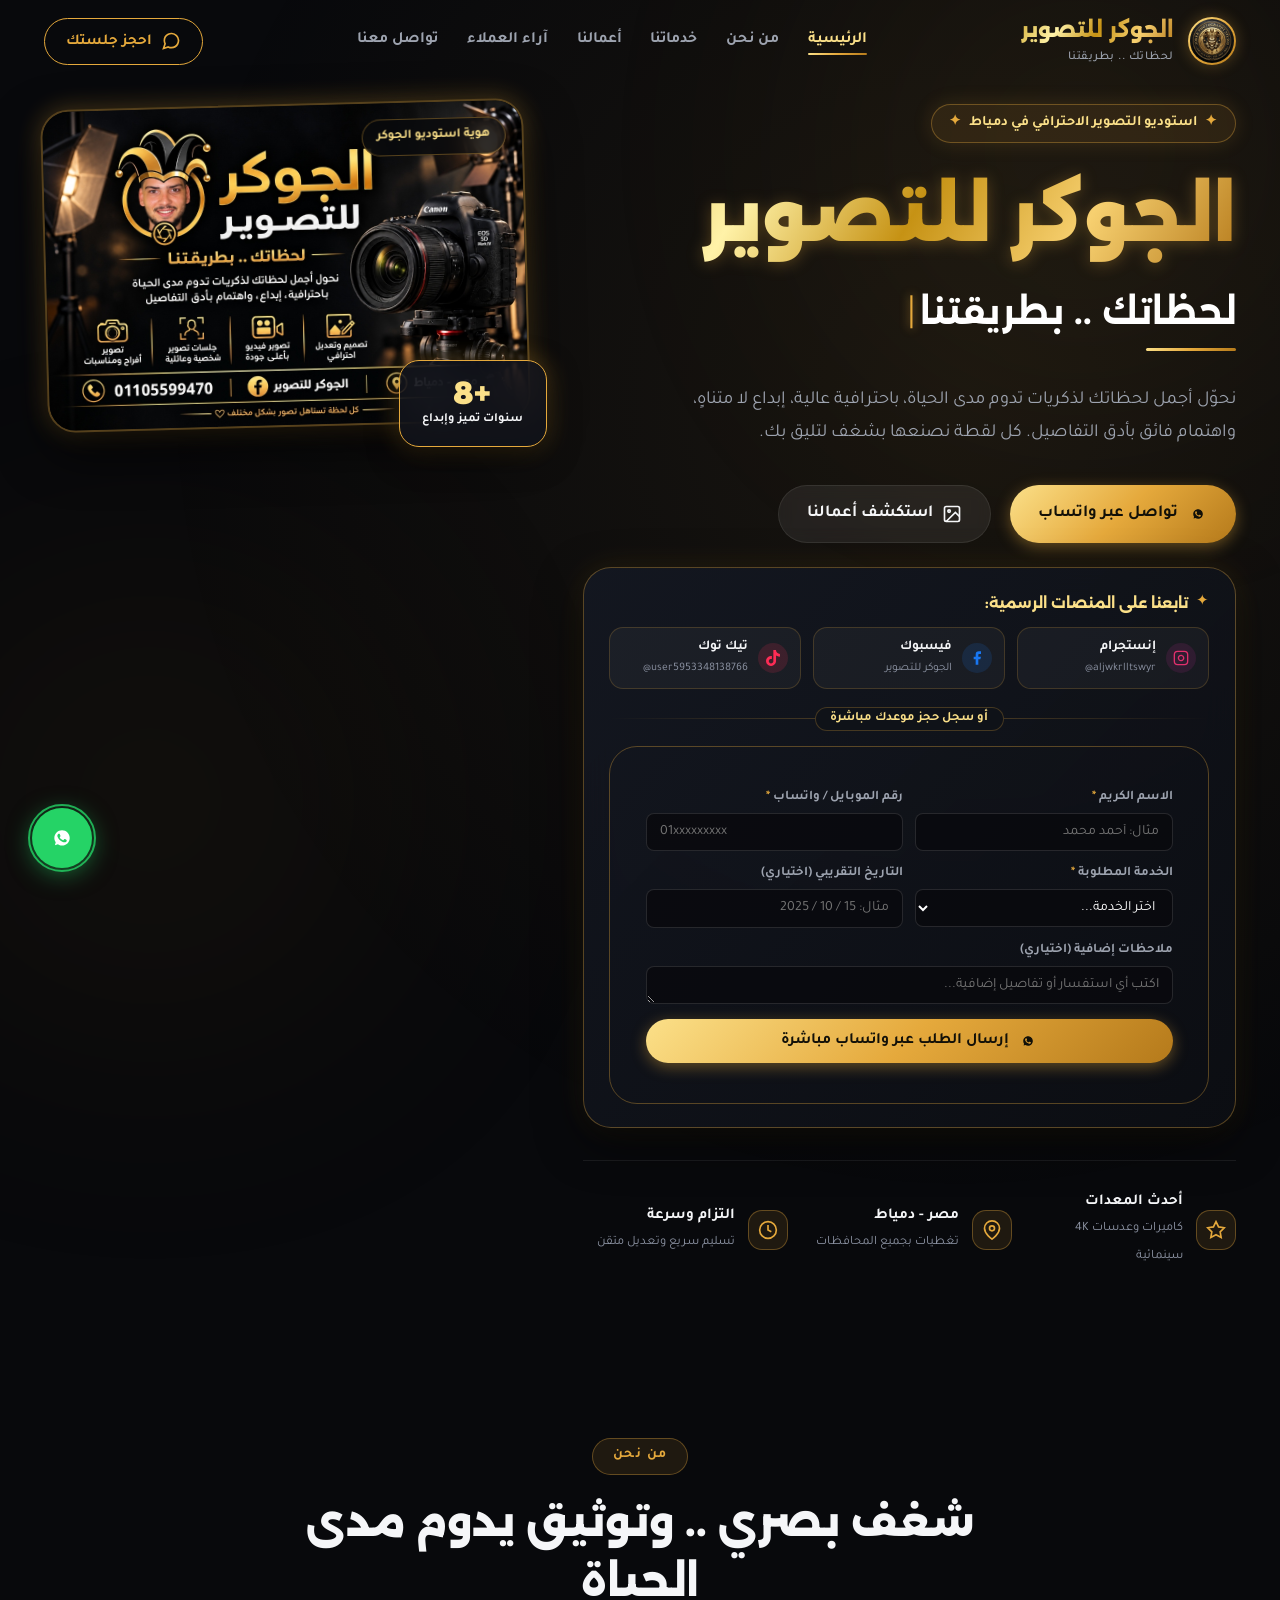
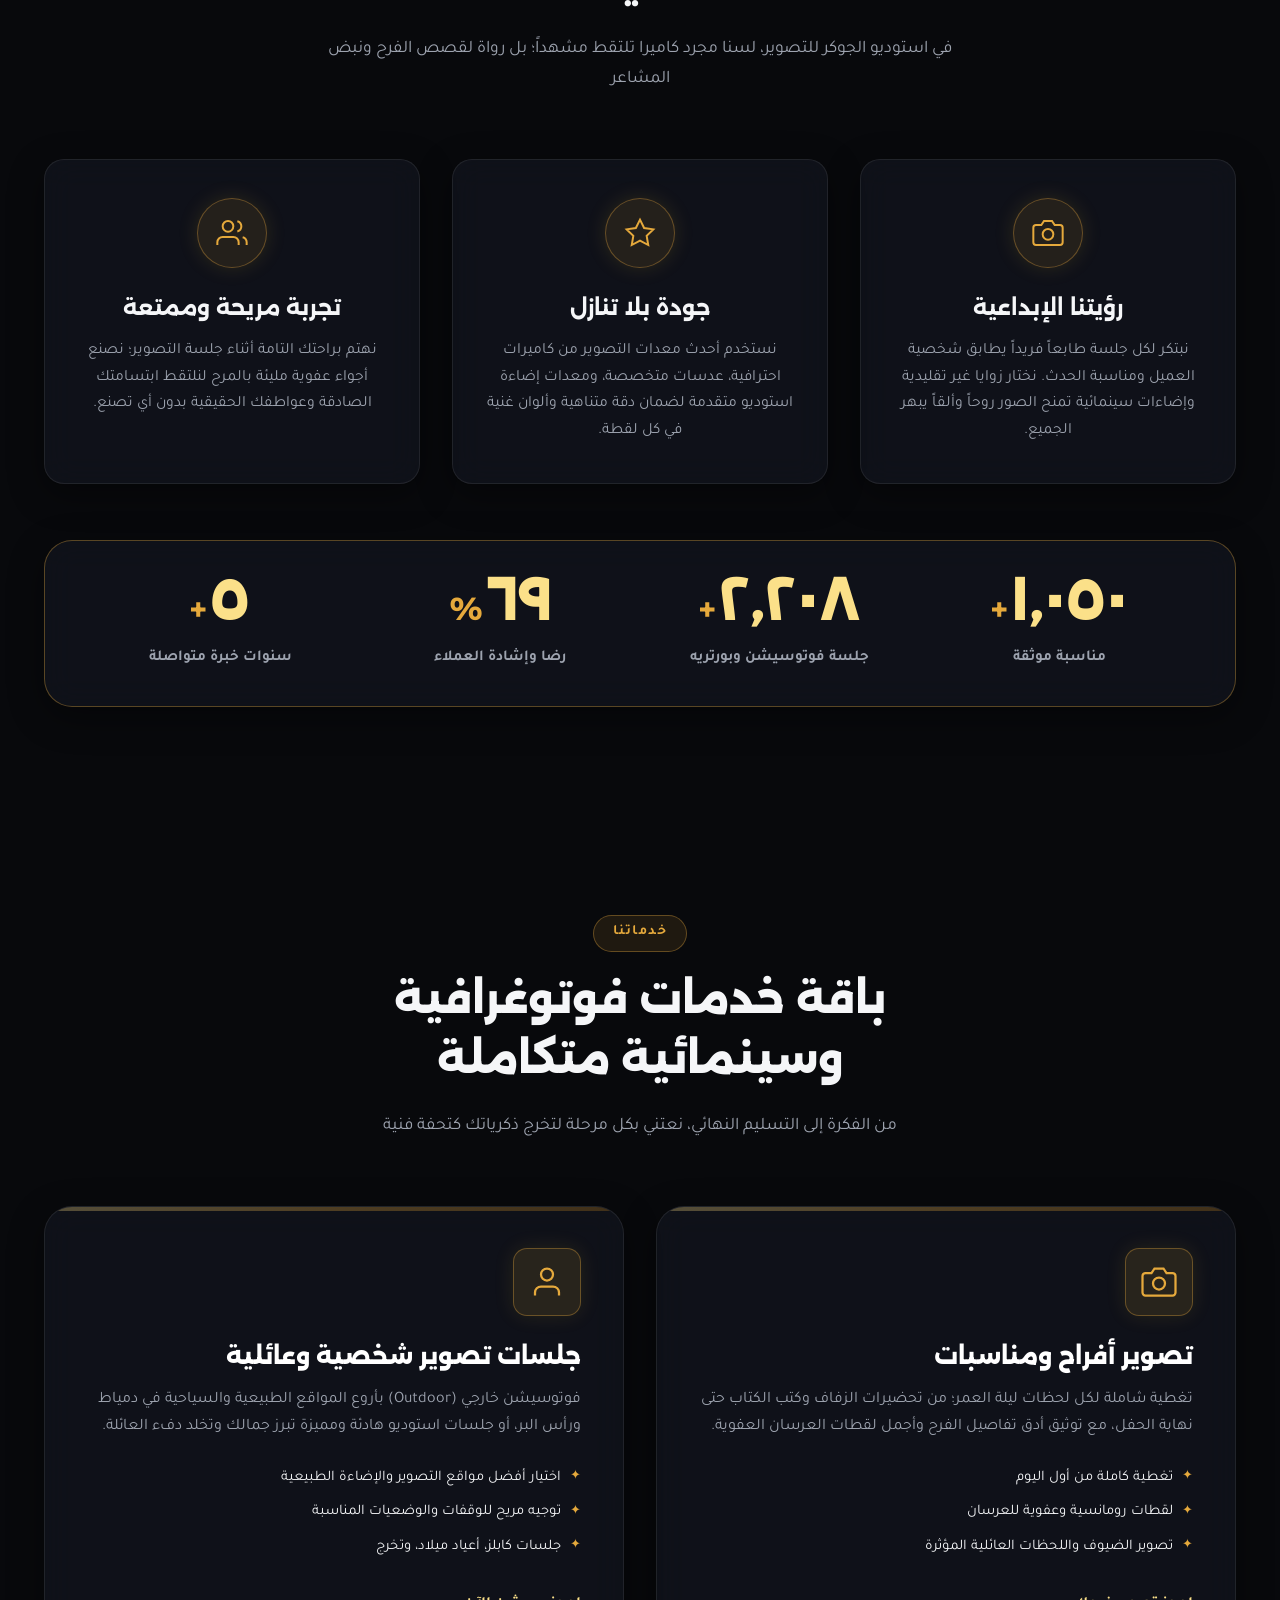
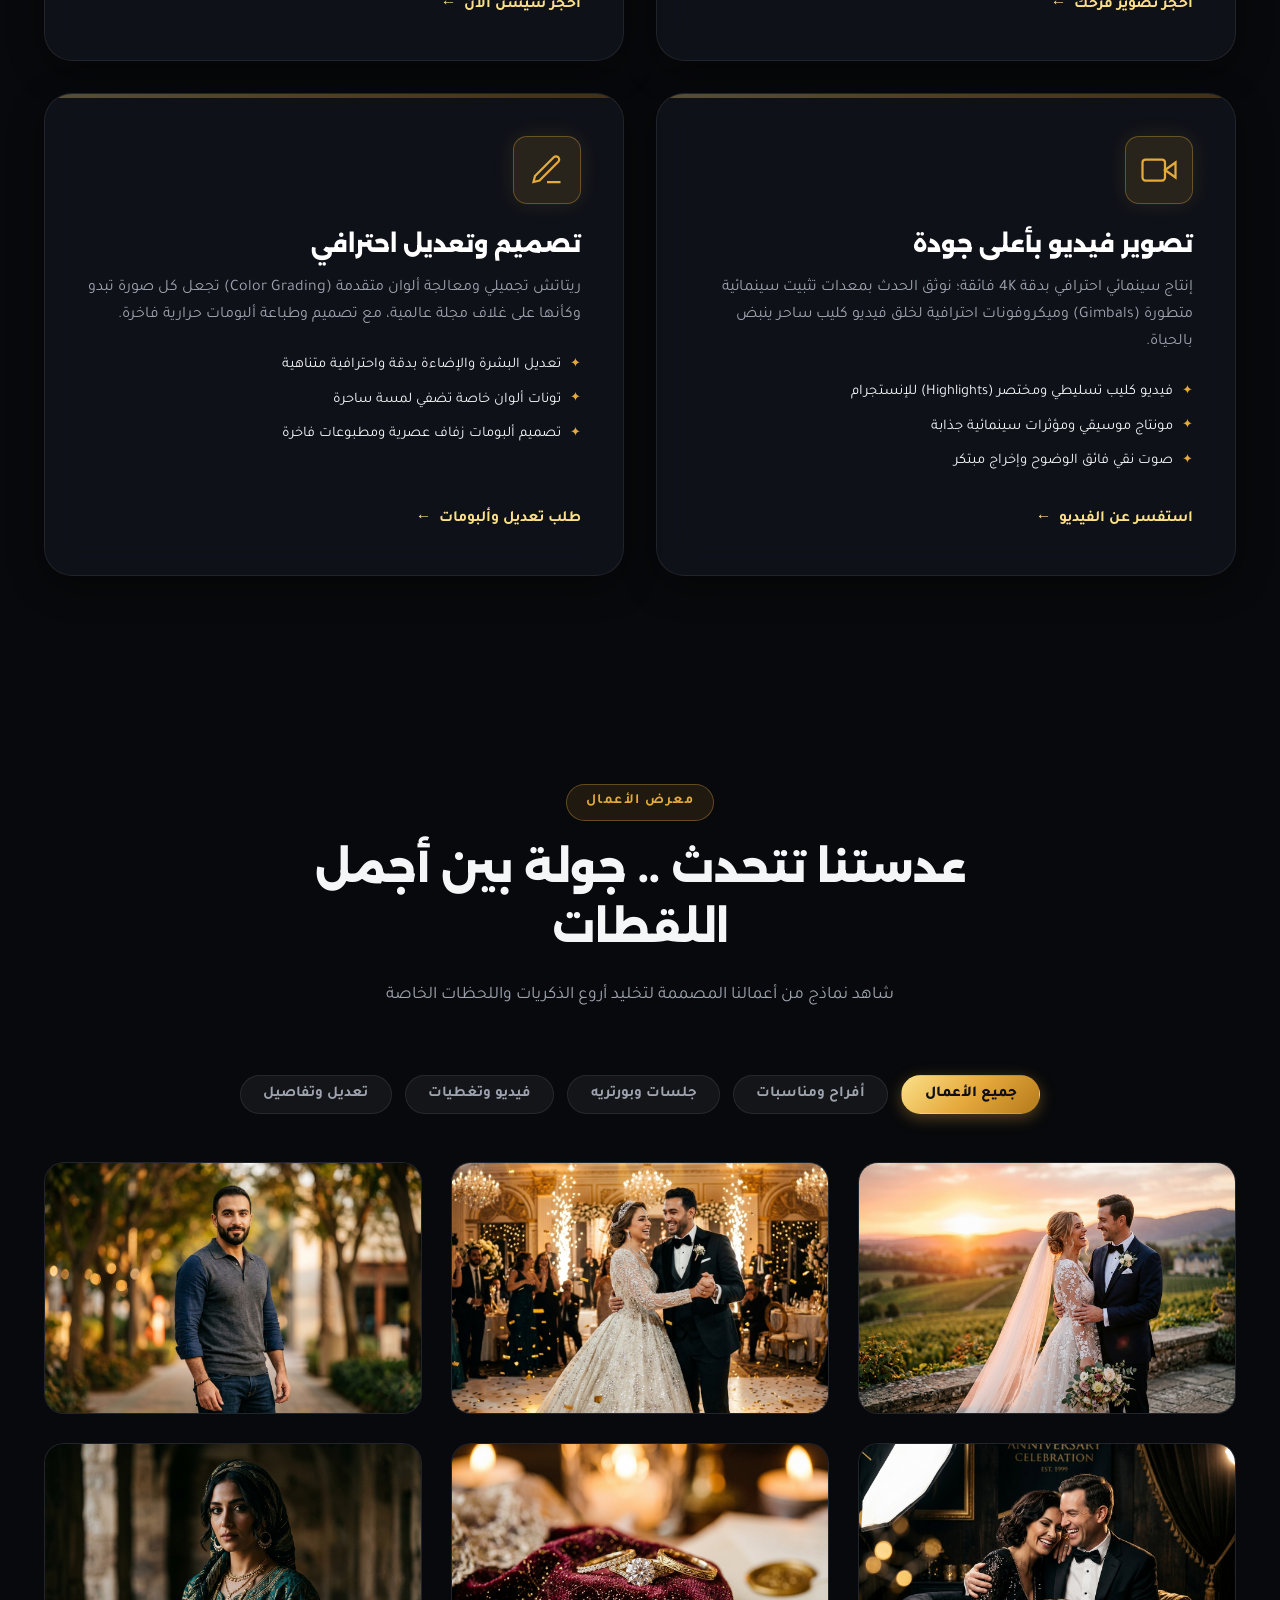
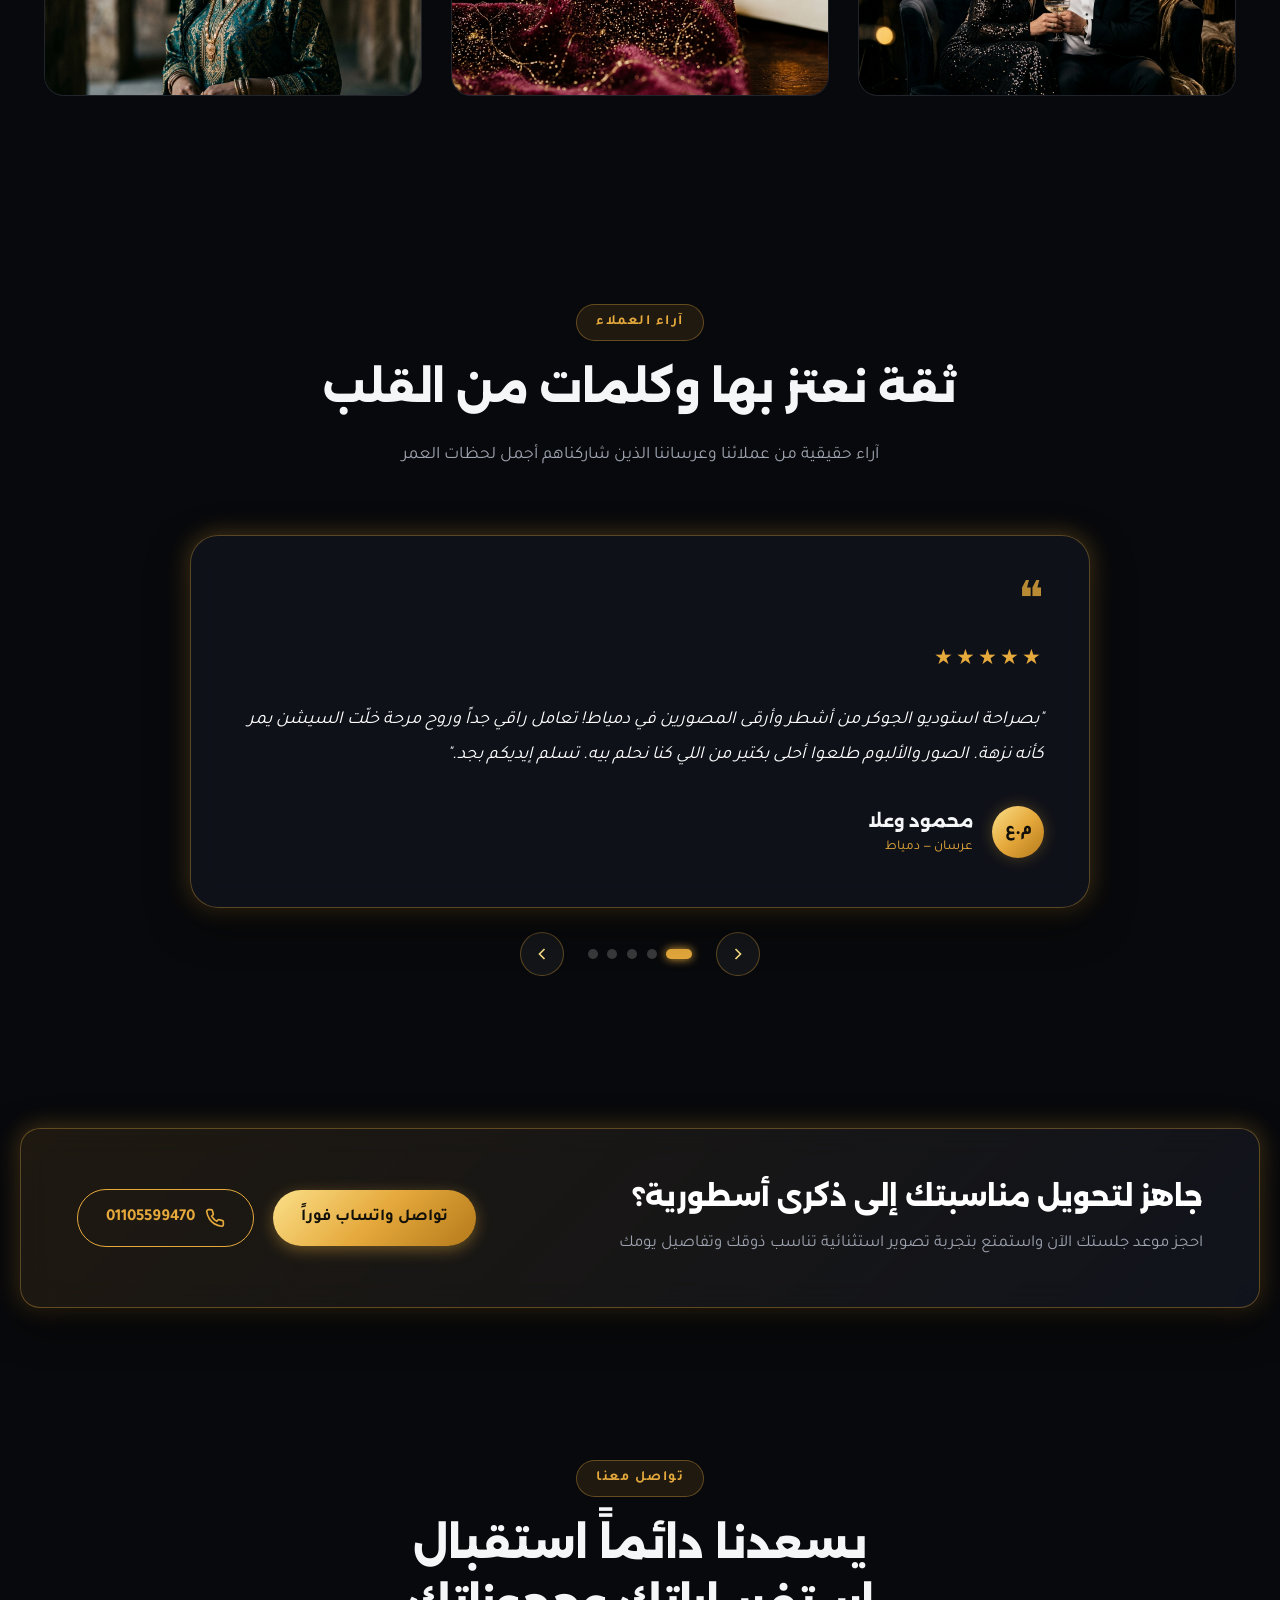
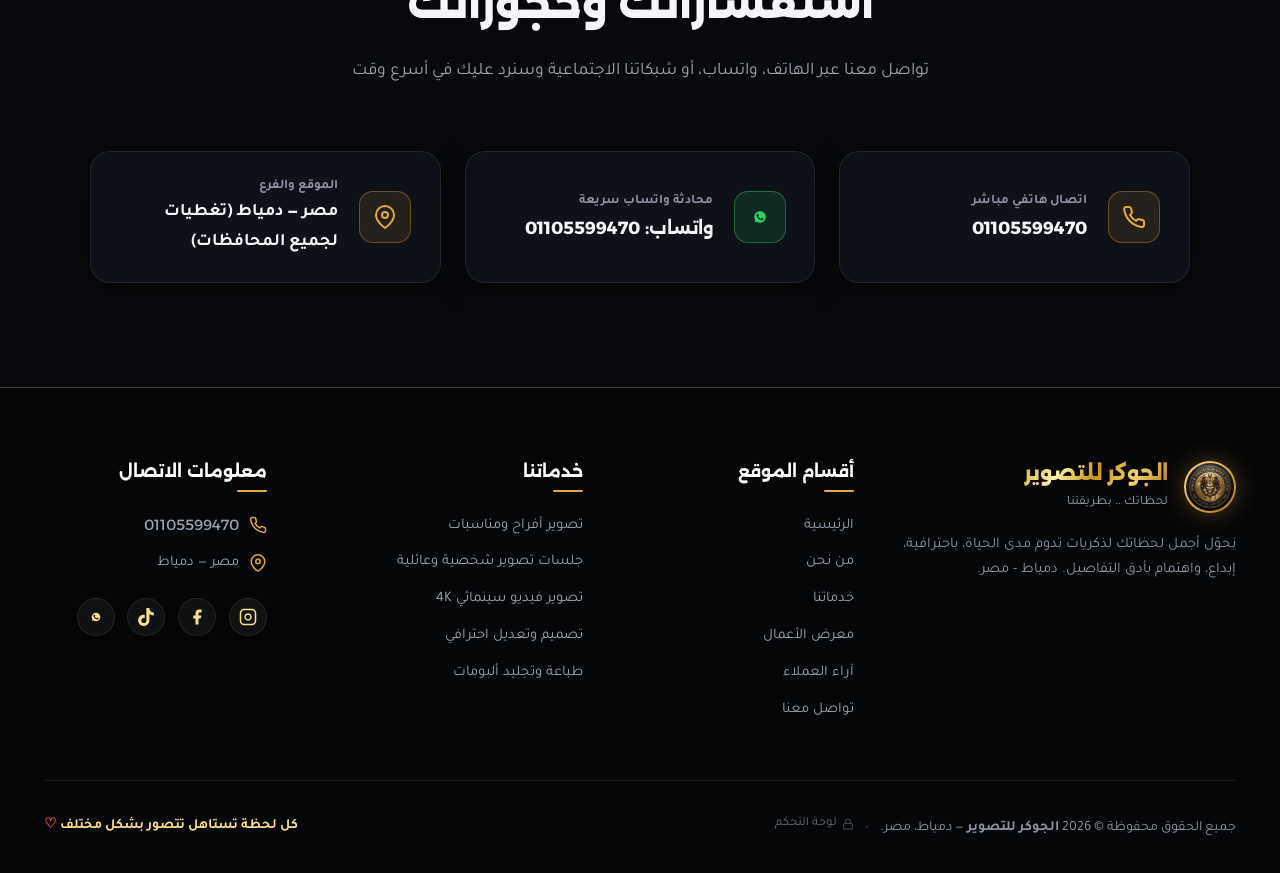
==== commit f6cd1d44: "feat(ui): relocate social media channels and booking form below hero buttons" ====
--- a/index.html
+++ b/index.html
@@ -128,6 +128,115 @@
             </a>
           </div>
 
+          <!-- Hero Interactive Suite: Social Media & Booking Registration -->
+          <div class="hero-interactive-suite glass-panel">
+            <!-- Social Media Follow Row -->
+            <div class="hero-social-section">
+              <div class="hero-social-header">
+                <span class="hero-social-sparkle">✦</span>
+                <span class="hero-social-heading">تابعنا على المنصات الرسمية:</span>
+              </div>
+              <div class="social-buttons-list hero-social-list">
+                <!-- Instagram -->
+                <a href="https://www.instagram.com/aljwkrlltswyr?igsi=Ym51MzR1Z2c0NnY2" target="_blank" rel="noopener noreferrer" class="social-btn instagram-btn" aria-label="إنستجرام الجوكر للتصوير">
+                  <div class="social-icon">
+                    <svg viewBox="0 0 24 24" fill="none" stroke="currentColor" stroke-width="2"><rect x="2" y="2" width="20" height="20" rx="5" ry="5"></rect><path d="M16 11.37A4 4 0 1 1 12.63 8 4 4 0 0 1 16 11.37z"></path><line x1="17.5" y1="6.5" x2="17.51" y2="6.5"></line></svg>
+                  </div>
+                  <div class="social-meta">
+                    <strong>إنستجرام</strong>
+                    <span>@aljwkrlltswyr</span>
+                  </div>
+                </a>
+
+                <!-- Facebook -->
+                <a href="https://www.facebook.com/share/1CCq6YMAGw/" target="_blank" rel="noopener noreferrer" class="social-btn facebook-btn" aria-label="فيسبوك الجوكر للتصوير">
+                  <div class="social-icon">
+                    <svg viewBox="0 0 24 24" fill="currentColor"><path d="M18 2h-3a5 5 0 0 0-5 5v3H7v4h3v8h4v-8h3l1-4h-4V7a1 1 0 0 1 1-1h3z"></path></svg>
+                  </div>
+                  <div class="social-meta">
+                    <strong>فيسبوك</strong>
+                    <span>الجوكر للتصوير</span>
+                  </div>
+                </a>
+
+                <!-- TikTok -->
+                <a href="https://tiktok.com/@user5953348138766" target="_blank" rel="noopener noreferrer" class="social-btn tiktok-btn" aria-label="تيك توك الجوكر للتصوير">
+                  <div class="social-icon">
+                    <svg viewBox="0 0 24 24" fill="currentColor">
+                      <path d="M12.525.02c1.31-.02 2.61-.01 3.91-.02.08 1.53.63 3.09 1.75 4.17 1.12 1.11 2.7 1.62 4.24 1.79v4.03c-1.44-.05-2.89-.35-4.2-.97-.57-.26-1.1-.59-1.62-.93-.01 2.92.01 5.84-.02 8.75-.08 1.4-.54 2.79-1.35 3.94-1.31 1.92-3.58 3.17-5.91 3.21-1.43.08-2.86-.31-4.08-1.03-2.02-1.19-3.44-3.37-3.65-5.71-.02-.5-.03-1-.01-1.49.18-1.9 1.12-3.72 2.58-4.96 1.66-1.44 3.98-2.13 6.15-1.72.02 1.48-.04 2.96-.04 4.44-.99-.32-2.15-.23-3.02.37-.63.41-1.11 1.04-1.36 1.75-.21.51-.24 1.07-.14 1.61.24 1.64 1.82 3.02 3.5 2.87 1.12-.01 2.19-.66 2.77-1.61.19-.33.4-.67.41-1.06.1-1.79.06-3.57.07-5.36.01-4.03-.01-8.05.02-12.07z"/>
+                    </svg>
+                  </div>
+                  <div class="social-meta">
+                    <strong>تيك توك</strong>
+                    <span>@user5953348138766</span>
+                  </div>
+                </a>
+              </div>
+            </div>
+
+            <!-- Divider -->
+            <div class="hero-suite-divider">
+              <span>أو سجل حجز موعدك مباشرة</span>
+            </div>
+
+            <!-- Quick Booking / Inquiry Registration Form -->
+            <div class="booking-form-wrapper hero-booking-wrapper">
+              <form id="bookingForm" class="booking-form">
+                <div class="form-row">
+                  <div class="form-group">
+                    <label for="clientName">الاسم الكريم <span class="required">*</span></label>
+                    <input type="text" id="clientName" name="clientName" placeholder="مثال: أحمد محمد" required>
+                  </div>
+
+                  <div class="form-group">
+                    <label for="clientPhone">رقم الموبايل / واتساب <span class="required">*</span></label>
+                    <input type="tel" id="clientPhone" name="clientPhone" placeholder="01xxxxxxxxx" required dir="ltr">
+                  </div>
+                </div>
+
+                <div class="form-row">
+                  <div class="form-group">
+                    <label for="serviceType">الخدمة المطلوبة <span class="required">*</span></label>
+                    <select id="serviceType" name="serviceType" required>
+                      <option value="" disabled selected>اختر الخدمة...</option>
+                      <option value="تصوير فرح وزفاف كامل">تصوير فرح وزفاف كامل</option>
+                      <option value="جلسة تصوير عرسان (سيشن زفاف)">جلسة تصوير عرسان (سيشن زفاف)</option>
+                      <option value="جلسة تصوير خطوبة / كابلز">جلسة تصوير خطوبة / كابلز</option>
+                      <option value="جلسة تصوير شخصية / تخرج / بورتريه">جلسة تصوير شخصية / تخرج / بورتريه</option>
+                      <option value="تصوير فيديو سينمائي 4K">تصوير فيديو سينمائي 4K</option>
+                      <option value="تصميم وطباعة ألبومات / ريتاتش">تصميم وطباعة ألبومات / ريتاتش</option>
+                    </select>
+                  </div>
+
+                  <div class="form-group">
+                    <label for="eventDate">التاريخ التقريبي (اختياري)</label>
+                    <input type="text" id="eventDate" name="eventDate" placeholder="مثال: 15 / 10 / 2025" autocomplete="off">
+                  </div>
+                </div>
+
+                <div class="form-group">
+                  <label for="clientNotes">ملاحظات إضافية (اختياري)</label>
+                  <textarea id="clientNotes" name="clientNotes" rows="1" placeholder="اكتب أي استفسار أو تفاصيل إضافية..."></textarea>
+                </div>
+
+                <button type="submit" class="btn btn-primary btn-block submit-btn" id="submitBtn">
+                  <svg class="btn-icon" viewBox="0 0 24 24" fill="currentColor">
+                    <path d="M12.031 6.172c-3.181 0-5.767 2.586-5.768 5.766-.001 1.298.38 2.27 1.019 3.287l-.582 2.128 2.182-.573c.978.58 1.911.928 3.145.929 3.178 0 5.767-2.587 5.768-5.766.001-3.187-2.575-5.77-5.764-5.771zm3.392 8.244c-.144.405-.837.774-1.17.824-.299.045-.677.063-1.092-.069-.252-.08-.575-.187-.988-.365-1.739-.751-2.874-2.502-2.961-2.617-.087-.116-.708-.94-.708-1.793s.448-1.273.607-1.446c.159-.173.346-.217.462-.217l.332.007c.106.005.249-.04.39.298.144.347.491 1.2.534 1.287.043.087.072.188.014.304-.058.116-.087.188-.173.289l-.26.304c-.087.086-.177.18-.076.354.101.174.449.741.964 1.201.662.591 1.221.774 1.394.86.174.086.275.072.376-.043.101-.116.433-.506.549-.68.116-.173.231-.144.39-.086s1.011.477 1.184.564.289.13.332.202c.045.072.045.419-.099.824z"/>
+                  </svg>
+                  <span>إرسال الطلب عبر واتساب مباشرة</span>
+                </button>
+              </form>
+
+              <div class="form-feedback" id="formFeedback" style="display: none;">
+                <div class="feedback-success">
+                  <div class="feedback-icon">✓</div>
+                  <h4>تم تجهيز طلبك بنجاح!</h4>
+                  <p>جاري تحويلك لمحادثة واتساب لإتمام الحجز والتنسيق الفوري...</p>
+                </div>
+              </div>
+            </div>
+          </div>
+
           <div class="hero-features">
             <div class="feature-item">
               <div class="feature-icon">
@@ -619,140 +728,39 @@
           <p class="section-subtitle">تواصل معنا عبر الهاتف، واتساب، أو شبكاتنا الاجتماعية وسنرد عليك في أسرع وقت</p>
         </div>
 
-        <div class="contact-grid">
-          <!-- Info Cards & Social Links -->
-          <div class="contact-info-col">
-            <div class="contact-card glass-panel">
-              <div class="contact-card-icon">
-                <svg viewBox="0 0 24 24" fill="none" stroke="currentColor" stroke-width="2"><path d="M22 16.92v3a2 2 0 0 1-2.18 2 19.79 19.79 0 0 1-8.63-3.07 19.5 19.5 0 0 1-6-6 19.79 19.79 0 0 1-3.07-8.67A2 2 0 0 1 4.11 2h3a2 2 0 0 1 2 1.72 12.84 12.84 0 0 0 .7 2.81 2 2 0 0 1-.45 2.11L8.09 9.91a16 16 0 0 0 6 6l1.27-1.27a2 2 0 0 1 2.11-.45 12.84 12.84 0 0 0 2.81.7A2 2 0 0 1 22 16.92z"></path></svg>
-              </div>
-              <div class="contact-card-details">
-                <span class="contact-label">اتصال هاتفي مباشر</span>
-                <a href="tel:01105599470" class="contact-value font-en">01105599470</a>
-              </div>
-            </div>
-
-            <div class="contact-card glass-panel">
-              <div class="contact-card-icon whatsapp-icon">
-                <svg viewBox="0 0 24 24" fill="currentColor">
-                  <path d="M12.031 6.172c-3.181 0-5.767 2.586-5.768 5.766-.001 1.298.38 2.27 1.019 3.287l-.582 2.128 2.182-.573c.978.58 1.911.928 3.145.929 3.178 0 5.767-2.587 5.768-5.766.001-3.187-2.575-5.77-5.764-5.771zm3.392 8.244c-.144.405-.837.774-1.17.824-.299.045-.677.063-1.092-.069-.252-.08-.575-.187-.988-.365-1.739-.751-2.874-2.502-2.961-2.617-.087-.116-.708-.94-.708-1.793s.448-1.273.607-1.446c.159-.173.346-.217.462-.217l.332.007c.106.005.249-.04.39.298.144.347.491 1.2.534 1.287.043.087.072.188.014.304-.058.116-.087.188-.173.289l-.26.304c-.087.086-.177.18-.076.354.101.174.449.741.964 1.201.662.591 1.221.774 1.394.86.174.086.275.072.376-.043.101-.116.433-.506.549-.68.116-.173.231-.144.39-.086s1.011.477 1.184.564.289.13.332.202c.045.072.045.419-.099.824z"/>
-                </svg>
-              </div>
-              <div class="contact-card-details">
-                <span class="contact-label">محادثة واتساب سريعة</span>
-                <a href="https://wa.me/201105599470" target="_blank" rel="noopener noreferrer" class="contact-value font-en">واتساب: 01105599470</a>
-              </div>
-            </div>
-
-            <div class="contact-card glass-panel">
-              <div class="contact-card-icon">
-                <svg viewBox="0 0 24 24" fill="none" stroke="currentColor" stroke-width="2"><path d="M21 10c0 7-9 13-9 13s-9-6-9-13a9 9 0 0 1 18 0z"></path><circle cx="12" cy="10" r="3"></circle></svg>
-              </div>
-              <div class="contact-card-details">
-                <span class="contact-label">الموقع والفرع</span>
-                <span class="contact-value">مصر — دمياط (تغطيات لجميع المحافظات)</span>
-              </div>
-            </div>
-
-            <!-- Social Media Channels Box -->
-            <div class="social-channels-card glass-panel">
-              <h4 class="social-title">تابعنا على المنصات الرسمية:</h4>
-              <div class="social-buttons-list">
-                <!-- Instagram -->
-                <a href="https://www.instagram.com/aljwkrlltswyr?igsi=Ym51MzR1Z2c0NnY2" target="_blank" rel="noopener noreferrer" class="social-btn instagram-btn" aria-label="إنستجرام الجوكر للتصوير">
-                  <div class="social-icon">
-                    <svg viewBox="0 0 24 24" fill="none" stroke="currentColor" stroke-width="2"><rect x="2" y="2" width="20" height="20" rx="5" ry="5"></rect><path d="M16 11.37A4 4 0 1 1 12.63 8 4 4 0 0 1 16 11.37z"></path><line x1="17.5" y1="6.5" x2="17.51" y2="6.5"></line></svg>
-                  </div>
-                  <div class="social-meta">
-                    <strong>إنستجرام</strong>
-                    <span>@aljwkrlltswyr</span>
-                  </div>
-                </a>
-
-                <!-- Facebook -->
-                <a href="https://www.facebook.com/share/1CCq6YMAGw/" target="_blank" rel="noopener noreferrer" class="social-btn facebook-btn" aria-label="فيسبوك الجوكر للتصوير">
-                  <div class="social-icon">
-                    <svg viewBox="0 0 24 24" fill="currentColor"><path d="M18 2h-3a5 5 0 0 0-5 5v3H7v4h3v8h4v-8h3l1-4h-4V7a1 1 0 0 1 1-1h3z"></path></svg>
-                  </div>
-                  <div class="social-meta">
-                    <strong>فيسبوك</strong>
-                    <span>الجوكر للتصوير</span>
-                  </div>
-                </a>
-
-                <!-- TikTok -->
-                <a href="https://tiktok.com/@user5953348138766" target="_blank" rel="noopener noreferrer" class="social-btn tiktok-btn" aria-label="تيك توك الجوكر للتصوير">
-                  <div class="social-icon">
-                    <svg viewBox="0 0 24 24" fill="currentColor">
-                      <path d="M12.525.02c1.31-.02 2.61-.01 3.91-.02.08 1.53.63 3.09 1.75 4.17 1.12 1.11 2.7 1.62 4.24 1.79v4.03c-1.44-.05-2.89-.35-4.2-.97-.57-.26-1.1-.59-1.62-.93-.01 2.92.01 5.84-.02 8.75-.08 1.4-.54 2.79-1.35 3.94-1.31 1.92-3.58 3.17-5.91 3.21-1.43.08-2.86-.31-4.08-1.03-2.02-1.19-3.44-3.37-3.65-5.71-.02-.5-.03-1-.01-1.49.18-1.9 1.12-3.72 2.58-4.96 1.66-1.44 3.98-2.13 6.15-1.72.02 1.48-.04 2.96-.04 4.44-.99-.32-2.15-.23-3.02.37-.63.41-1.11 1.04-1.36 1.75-.21.51-.24 1.07-.14 1.61.24 1.64 1.82 3.02 3.5 2.87 1.12-.01 2.19-.66 2.77-1.61.19-.33.4-.67.41-1.06.1-1.79.06-3.57.07-5.36.01-4.03-.01-8.05.02-12.07z"/>
-                    </svg>
-                  </div>
-                  <div class="social-meta">
-                    <strong>تيك توك</strong>
-                    <span>@user5953348138766</span>
-                  </div>
-                </a>
-              </div>
-            </div>
-          </div>
-
-          <!-- Quick Booking / Inquiry Form -->
-          <div class="contact-form-col">
-            <div class="booking-form-wrapper glass-panel">
-              <div class="form-badge">حجز موعد أو استفسار</div>
-              <h3 class="form-heading">أرسل تفاصيل مناسبتك وسنتواصل معك</h3>
-              
-              <form id="bookingForm" class="booking-form">
-                <div class="form-group">
-                  <label for="clientName">الاسم الكريم <span class="required">*</span></label>
-                  <input type="text" id="clientName" name="clientName" placeholder="مثال: أحمد محمد" required>
-                </div>
-
-                <div class="form-row">
-                  <div class="form-group">
-                    <label for="clientPhone">رقم الموبايل / واتساب <span class="required">*</span></label>
-                    <input type="tel" id="clientPhone" name="clientPhone" placeholder="01xxxxxxxxx" required dir="ltr">
-                  </div>
-
-                  <div class="form-group">
-                    <label for="serviceType">الخدمة المطلوبة <span class="required">*</span></label>
-                    <select id="serviceType" name="serviceType" required>
-                      <option value="" disabled selected>اختر الخدمة...</option>
-                      <option value="تصوير فرح وزفاف كامل">تصوير فرح وزفاف كامل</option>
-                      <option value="جلسة تصوير عرسان (سيشن زفاف)">جلسة تصوير عرسان (سيشن زفاف)</option>
-                      <option value="جلسة تصوير خطوبة / كابلز">جلسة تصوير خطوبة / كابلز</option>
-                      <option value="جلسة تصوير شخصية / تخرج / بورتريه">جلسة تصوير شخصية / تخرج / بورتريه</option>
-                      <option value="تصوير فيديو سينمائي 4K">تصوير فيديو سينمائي 4K</option>
-                      <option value="تصميم وطباعة ألبومات / ريتاتش">تصميم وطباعة ألبومات / ريتاتش</option>
-                    </select>
-                  </div>
-                </div>
-
-                <div class="form-group">
-                  <label for="eventDate">التاريخ التقريبي للمناسبة (اختياري)</label>
-                  <input type="text" id="eventDate" name="eventDate" placeholder="مثال: 15 / 10 / 2025 أو قريباً" autocomplete="off">
-                </div>
-
-                <div class="form-group">
-                  <label for="clientNotes">تفاصيل أو ملاحظات إضافية</label>
-                  <textarea id="clientNotes" name="clientNotes" rows="3" placeholder="اكتب أي استفسار أو تفاصيل إضافية عن موقع المناسبة أو متطلباتك الخاصة..."></textarea>
-                </div>
-
-                <button type="submit" class="btn btn-primary btn-block submit-btn" id="submitBtn">
-                  <svg class="btn-icon" viewBox="0 0 24 24" fill="currentColor">
-                    <path d="M12.031 6.172c-3.181 0-5.767 2.586-5.768 5.766-.001 1.298.38 2.27 1.019 3.287l-.582 2.128 2.182-.573c.978.58 1.911.928 3.145.929 3.178 0 5.767-2.587 5.768-5.766.001-3.187-2.575-5.77-5.764-5.771zm3.392 8.244c-.144.405-.837.774-1.17.824-.299.045-.677.063-1.092-.069-.252-.08-.575-.187-.988-.365-1.739-.751-2.874-2.502-2.961-2.617-.087-.116-.708-.94-.708-1.793s.448-1.273.607-1.446c.159-.173.346-.217.462-.217l.332.007c.106.005.249-.04.39.298.144.347.491 1.2.534 1.287.043.087.072.188.014.304-.058.116-.087.188-.173.289l-.26.304c-.087.086-.177.18-.076.354.101.174.449.741.964 1.201.662.591 1.221.774 1.394.86.174.086.275.072.376-.043.101-.116.433-.506.549-.68.116-.173.231-.144.39-.086s1.011.477 1.184.564.289.13.332.202c.045.072.045.419-.099.824z"/>
-                  </svg>
-                  <span>إرسال الطلب عبر واتساب مباشرة</span>
-                </button>
-              </form>
-
-              <div class="form-feedback" id="formFeedback" style="display: none;">
-                <div class="feedback-success">
-                  <div class="feedback-icon">✓</div>
-                  <h4>تم تجهيز طلبك بنجاح!</h4>
-                  <p>جاري تحويلك لمحادثة واتساب لإتمام الحجز والتنسيق الفوري...</p>
-                </div>
-              </div>
+        <div class="contact-cards-grid">
+          <!-- Info Card 1: Direct Phone -->
+          <div class="contact-card glass-panel">
+            <div class="contact-card-icon">
+              <svg viewBox="0 0 24 24" fill="none" stroke="currentColor" stroke-width="2"><path d="M22 16.92v3a2 2 0 0 1-2.18 2 19.79 19.79 0 0 1-8.63-3.07 19.5 19.5 0 0 1-6-6 19.79 19.79 0 0 1-3.07-8.67A2 2 0 0 1 4.11 2h3a2 2 0 0 1 2 1.72 12.84 12.84 0 0 0 .7 2.81 2 2 0 0 1-.45 2.11L8.09 9.91a16 16 0 0 0 6 6l1.27-1.27a2 2 0 0 1 2.11-.45 12.84 12.84 0 0 0 2.81.7A2 2 0 0 1 22 16.92z"></path></svg>
+            </div>
+            <div class="contact-card-details">
+              <span class="contact-label">اتصال هاتفي مباشر</span>
+              <a href="tel:01105599470" class="contact-value font-en">01105599470</a>
+            </div>
+          </div>
+
+          <!-- Info Card 2: WhatsApp Chat -->
+          <div class="contact-card glass-panel">
+            <div class="contact-card-icon whatsapp-icon">
+              <svg viewBox="0 0 24 24" fill="currentColor">
+                <path d="M12.031 6.172c-3.181 0-5.767 2.586-5.768 5.766-.001 1.298.38 2.27 1.019 3.287l-.582 2.128 2.182-.573c.978.58 1.911.928 3.145.929 3.178 0 5.767-2.587 5.768-5.766.001-3.187-2.575-5.77-5.764-5.771zm3.392 8.244c-.144.405-.837.774-1.17.824-.299.045-.677.063-1.092-.069-.252-.08-.575-.187-.988-.365-1.739-.751-2.874-2.502-2.961-2.617-.087-.116-.708-.94-.708-1.793s.448-1.273.607-1.446c.159-.173.346-.217.462-.217l.332.007c.106.005.249-.04.39.298.144.347.491 1.2.534 1.287.043.087.072.188.014.304-.058.116-.087.188-.173.289l-.26.304c-.087.086-.177.18-.076.354.101.174.449.741.964 1.201.662.591 1.221.774 1.394.86.174.086.275.072.376-.043.101-.116.433-.506.549-.68.116-.173.231-.144.39-.086s1.011.477 1.184.564.289.13.332.202c.045.072.045.419-.099.824z"/>
+              </svg>
+            </div>
+            <div class="contact-card-details">
+              <span class="contact-label">محادثة واتساب سريعة</span>
+              <a href="https://wa.me/201105599470" target="_blank" rel="noopener noreferrer" class="contact-value font-en">واتساب: 01105599470</a>
+            </div>
+          </div>
+
+          <!-- Info Card 3: Location -->
+          <div class="contact-card glass-panel">
+            <div class="contact-card-icon">
+              <svg viewBox="0 0 24 24" fill="none" stroke="currentColor" stroke-width="2"><path d="M21 10c0 7-9 13-9 13s-9-6-9-13a9 9 0 0 1 18 0z"></path><circle cx="12" cy="10" r="3"></circle></svg>
+            </div>
+            <div class="contact-card-details">
+              <span class="contact-label">الموقع والفرع</span>
+              <span class="contact-value">مصر — دمياط (تغطيات لجميع المحافظات)</span>
             </div>
           </div>
         </div>
--- a/style.css
+++ b/style.css
@@ -504,7 +504,7 @@
   display: grid;
   grid-template-columns: 1.15fr 0.85fr;
   gap: 3.5rem;
-  align-items: center;
+  align-items: start;
 }
 
 .hero-badge {
@@ -608,7 +608,181 @@
   display: flex;
   flex-wrap: wrap;
   gap: 1.2rem;
-  margin-bottom: 3rem;
+  margin-bottom: 1.5rem;
+}
+
+/* Hero Interactive Suite: Social Media & Booking Registration */
+.hero-interactive-suite {
+  padding: 1.4rem 1.6rem;
+  border-radius: var(--radius-xl);
+  border: 1.5px solid var(--border-gold);
+  background: linear-gradient(135deg, rgba(20, 24, 34, 0.9) 0%, rgba(12, 14, 19, 0.96) 100%);
+  box-shadow: 0 15px 45px rgba(0, 0, 0, 0.6), 0 0 30px rgba(229, 169, 60, 0.12);
+  margin-bottom: 2rem;
+  text-align: right;
+  width: 100%;
+}
+
+.hero-social-section {
+  display: flex;
+  flex-direction: column;
+  gap: 0.65rem;
+}
+
+.hero-social-header {
+  display: flex;
+  align-items: center;
+  gap: 0.5rem;
+}
+
+.hero-social-sparkle {
+  color: var(--gold-primary);
+  font-size: 0.95rem;
+  animation: pulse 2s infinite ease-in-out;
+}
+
+.hero-social-heading {
+  font-family: var(--font-display);
+  font-size: 0.92rem;
+  font-weight: 700;
+  color: var(--gold-light);
+}
+
+.hero-interactive-suite .social-buttons-list {
+  display: grid !important;
+  grid-template-columns: repeat(3, 1fr) !important;
+  gap: 0.75rem !important;
+  flex-direction: row !important;
+}
+
+.hero-interactive-suite .social-btn {
+  padding: 0.55rem 0.75rem;
+  gap: 0.65rem;
+  background: rgba(255, 255, 255, 0.04);
+  border: 1px solid rgba(229, 169, 60, 0.2);
+  border-radius: var(--radius-md);
+  text-decoration: none;
+  transition: all var(--transition-normal);
+}
+
+.hero-interactive-suite .social-icon {
+  width: 30px;
+  height: 30px;
+  border-radius: 50%;
+  display: flex;
+  align-items: center;
+  justify-content: center;
+  flex-shrink: 0;
+}
+
+.hero-interactive-suite .social-icon svg {
+  width: 16px;
+  height: 16px;
+}
+
+.hero-interactive-suite .social-meta {
+  display: flex;
+  flex-direction: column;
+}
+
+.hero-interactive-suite .social-meta strong {
+  font-size: 0.85rem;
+  color: var(--text-primary);
+}
+
+.hero-interactive-suite .social-meta span {
+  font-size: 0.72rem;
+  color: var(--text-muted);
+  direction: ltr;
+  text-align: right;
+}
+
+.hero-suite-divider {
+  position: relative;
+  text-align: center;
+  margin: 1rem 0 0.85rem;
+}
+
+.hero-suite-divider::before {
+  content: '';
+  position: absolute;
+  top: 50%;
+  left: 0;
+  right: 0;
+  height: 1px;
+  background: linear-gradient(90deg, transparent, rgba(229, 169, 60, 0.35), transparent);
+}
+
+.hero-suite-divider span {
+  position: relative;
+  background: #0f1218;
+  padding: 0 0.9rem;
+  font-size: 0.8rem;
+  font-weight: 700;
+  color: var(--gold-light);
+  border-radius: var(--radius-full);
+  border: 1px solid rgba(229, 169, 60, 0.25);
+  display: inline-block;
+}
+
+.hero-booking-wrapper {
+  padding: 0;
+  border: none;
+  background: transparent;
+  box-shadow: none;
+}
+
+.hero-booking-wrapper .booking-form {
+  display: flex;
+  flex-direction: column;
+  gap: 0.75rem;
+}
+
+.hero-booking-wrapper .form-row {
+  display: grid;
+  grid-template-columns: 1fr 1fr;
+  gap: 0.75rem;
+}
+
+.hero-booking-wrapper .form-group {
+  display: flex;
+  flex-direction: column;
+  gap: 0.25rem;
+}
+
+.hero-booking-wrapper .form-group label {
+  font-size: 0.82rem;
+  font-weight: 600;
+  color: var(--text-secondary);
+}
+
+.hero-booking-wrapper .form-group input,
+.hero-booking-wrapper .form-group select,
+.hero-booking-wrapper .form-group textarea {
+  width: 100%;
+  padding: 0.6rem 0.85rem;
+  font-size: 0.88rem;
+  font-family: var(--font-arabic);
+  background: rgba(8, 9, 12, 0.75);
+  color: #ffffff;
+  border-radius: var(--radius-sm);
+  border: 1px solid rgba(255, 255, 255, 0.12);
+  transition: all var(--transition-fast);
+}
+
+.hero-booking-wrapper .form-group input:focus,
+.hero-booking-wrapper .form-group select:focus,
+.hero-booking-wrapper .form-group textarea:focus {
+  outline: none;
+  border-color: var(--gold-primary);
+  box-shadow: 0 0 12px rgba(229, 169, 60, 0.3);
+  background: rgba(14, 17, 24, 0.95);
+}
+
+.hero-booking-wrapper .submit-btn {
+  margin-top: 0.2rem;
+  padding: 0.75rem 1.2rem;
+  font-size: 0.98rem;
 }
 
 .hero-features {
@@ -656,7 +830,8 @@
 
 /* Hero Visual Box */
 .visual-card-wrapper {
-  position: relative;
+  position: sticky;
+  top: 6.5rem;
   perspective: 1000px;
 }
 
@@ -1382,6 +1557,14 @@
 /* --------------------------------------------------------------------------
    13. CONTACT SECTION
    -------------------------------------------------------------------------- */
+.contact-cards-grid {
+  display: grid;
+  grid-template-columns: repeat(3, 1fr);
+  gap: 1.5rem;
+  max-width: 1100px;
+  margin: 0 auto;
+}
+
 .contact-grid {
   display: grid;
   grid-template-columns: 1fr 1.15fr;
@@ -2166,6 +2349,7 @@
   .visual-card-wrapper {
     max-width: 500px;
     margin-inline: auto;
+    position: static;
     perspective: none; /* remove 3D context on mobile for clean layout */
     padding-bottom: 2rem; /* space for the repositioned floating badge */
   }
@@ -2188,6 +2372,16 @@
 
   .contact-grid {
     grid-template-columns: 1fr;
+  }
+
+  .contact-cards-grid {
+    grid-template-columns: 1fr;
+    max-width: 500px;
+    margin-inline: auto;
+  }
+
+  .hero-social-list {
+    grid-template-columns: repeat(3, 1fr);
   }
 
   .cta-container {
@@ -2320,6 +2514,10 @@
   .hero-features {
     grid-template-columns: 1fr;
     text-align: right;
+  }
+
+  .hero-social-list {
+    grid-template-columns: 1fr;
   }
 
   .form-row {
